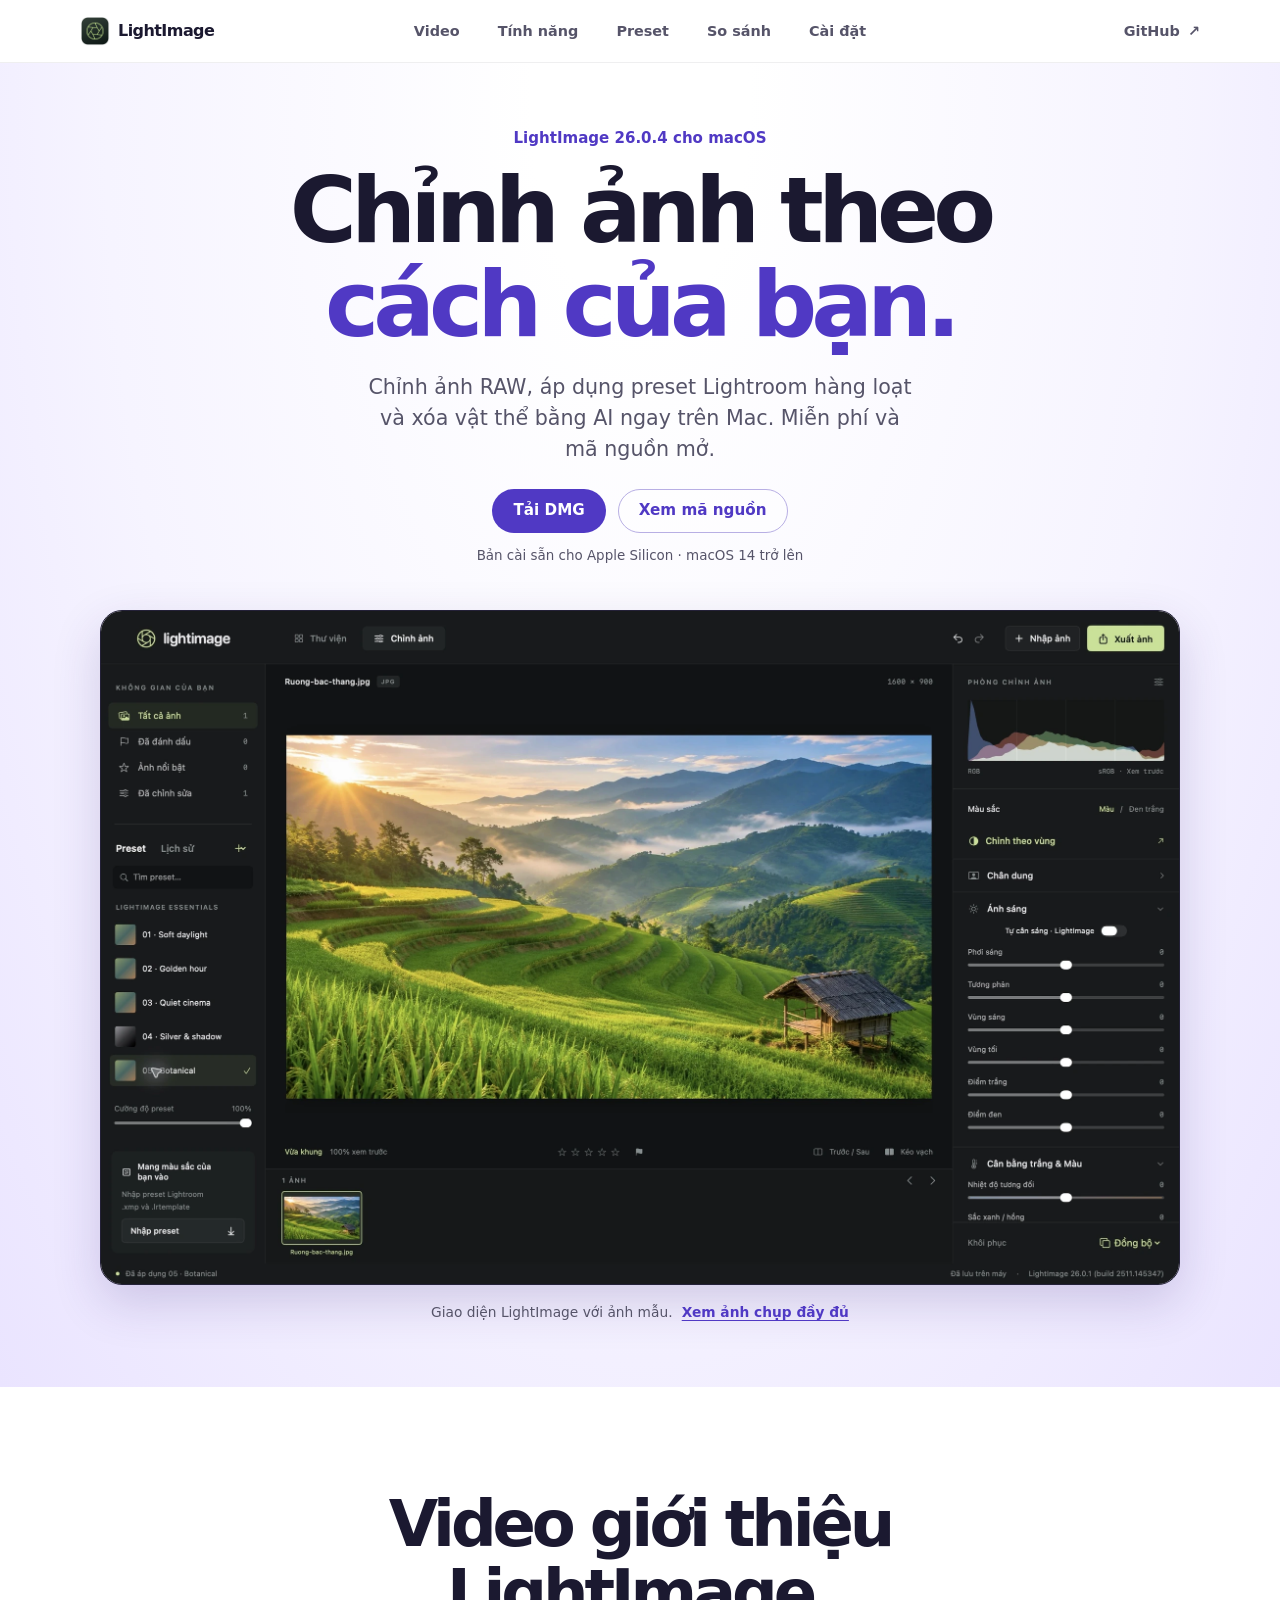
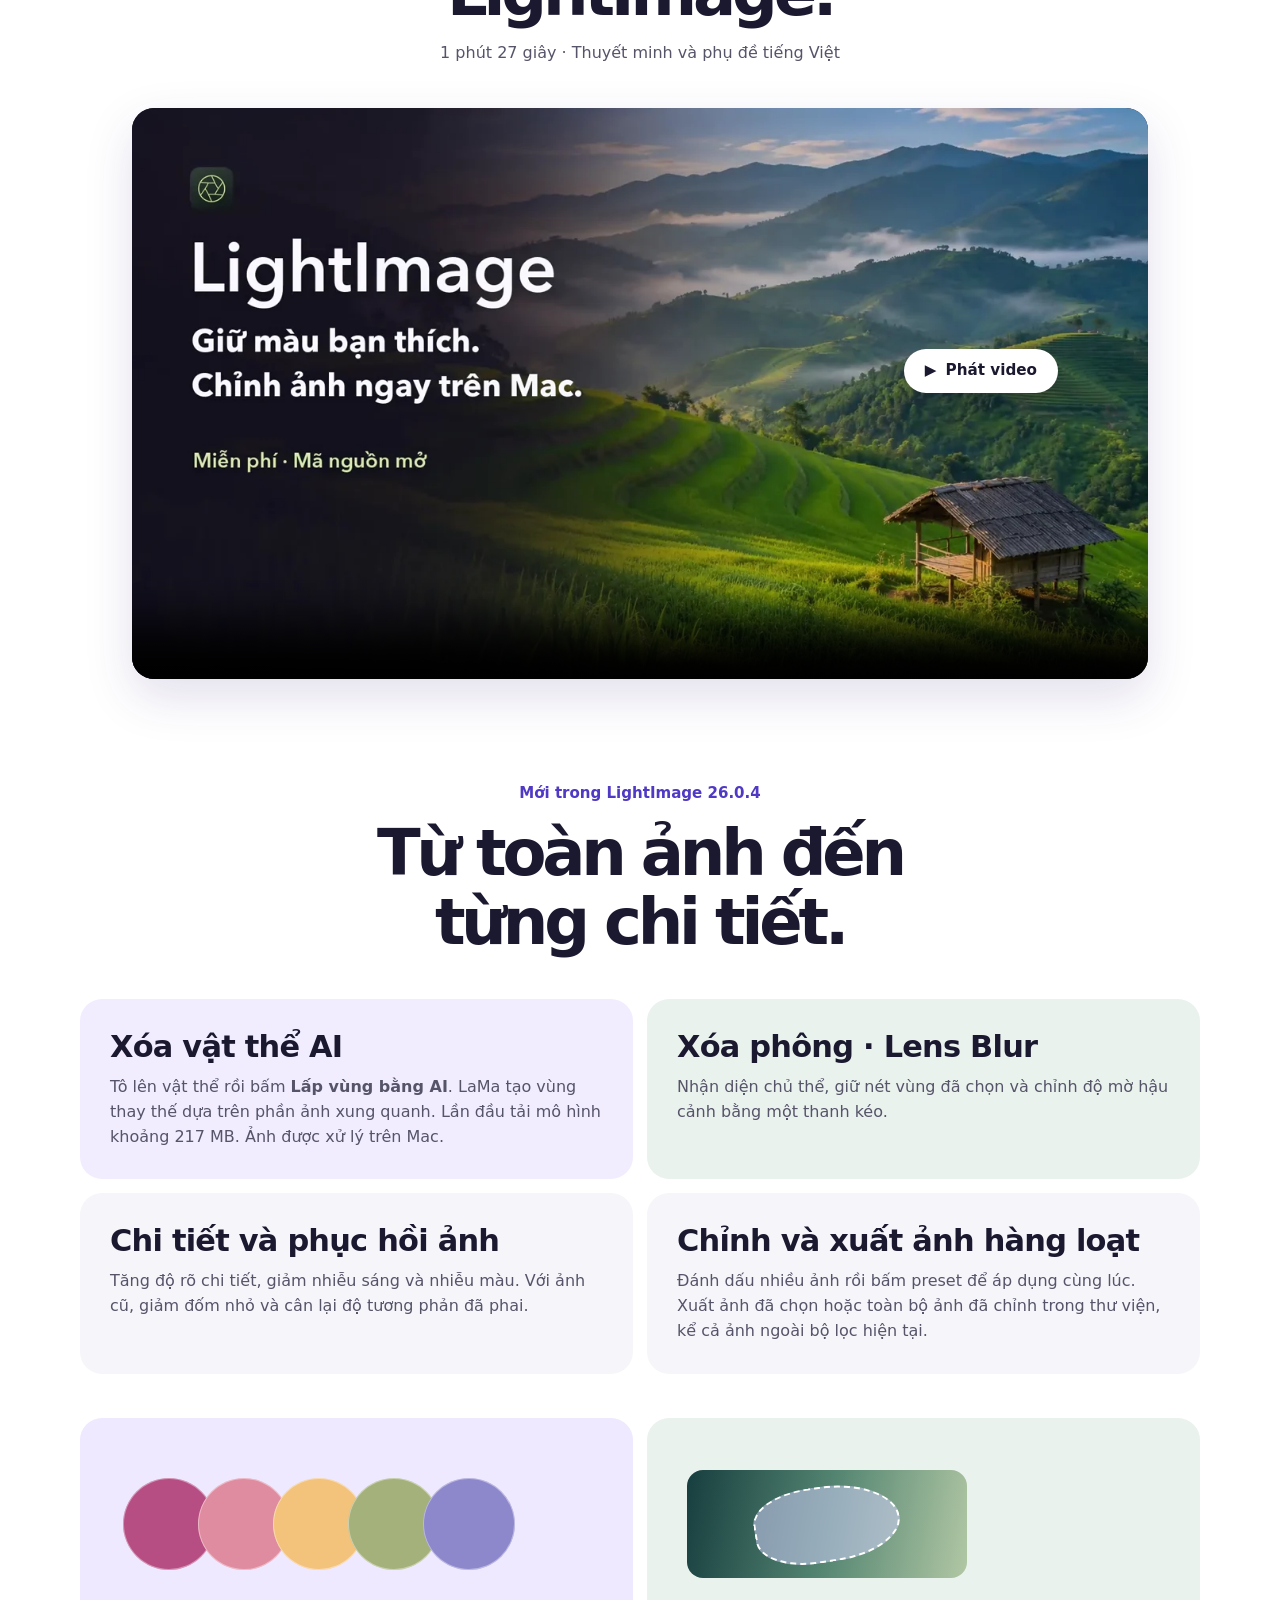
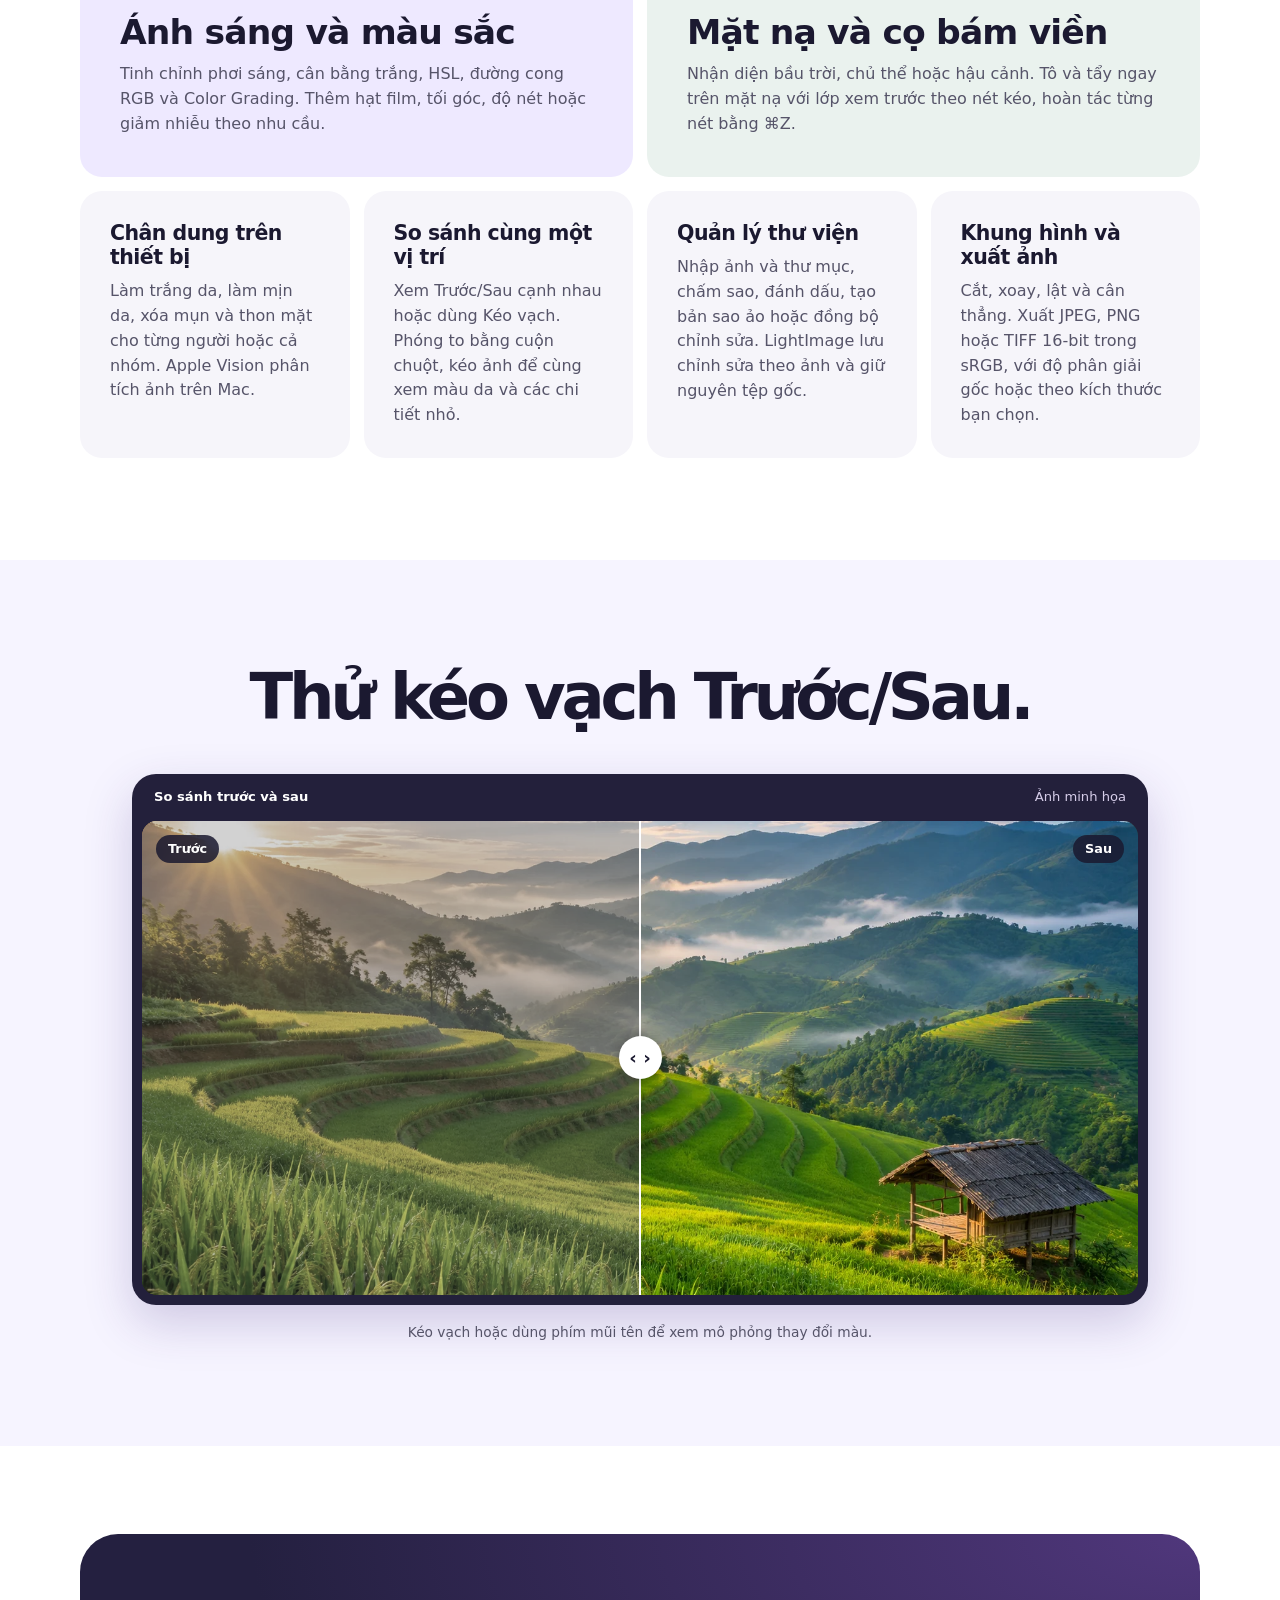
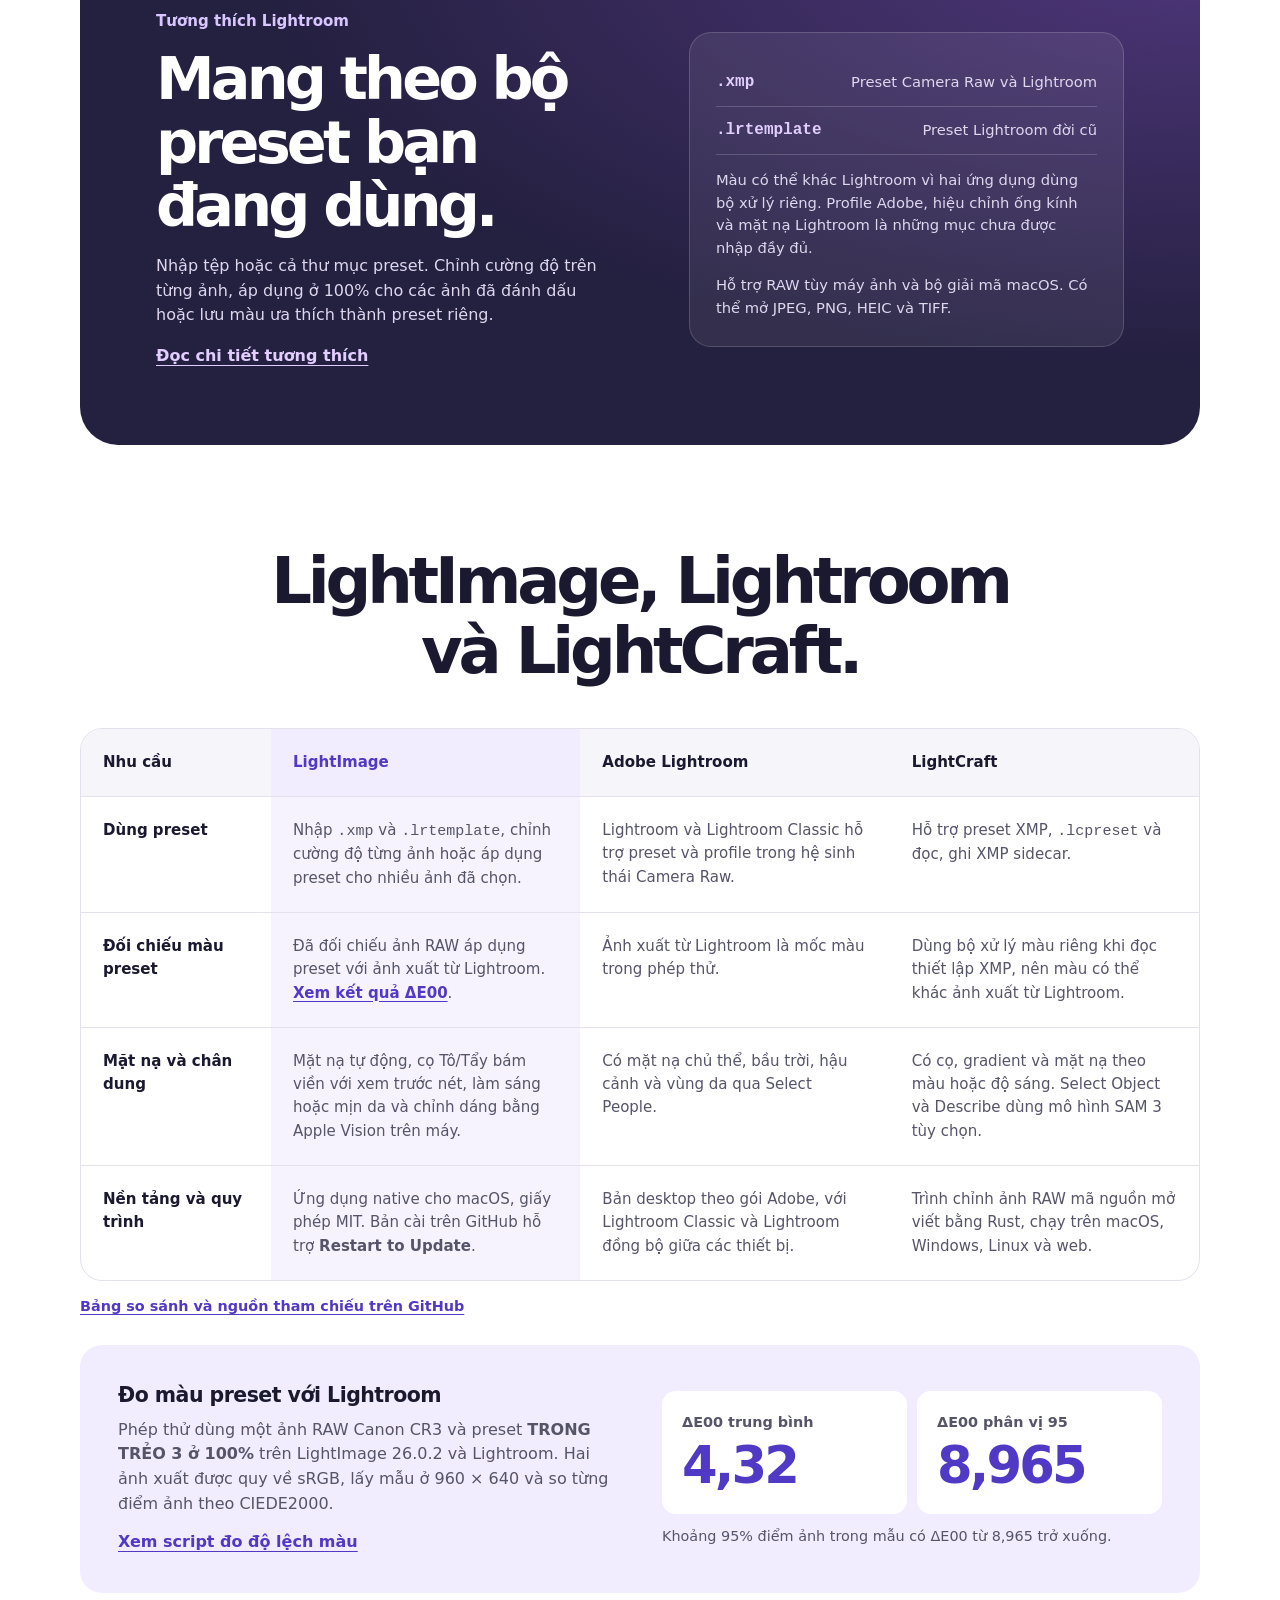
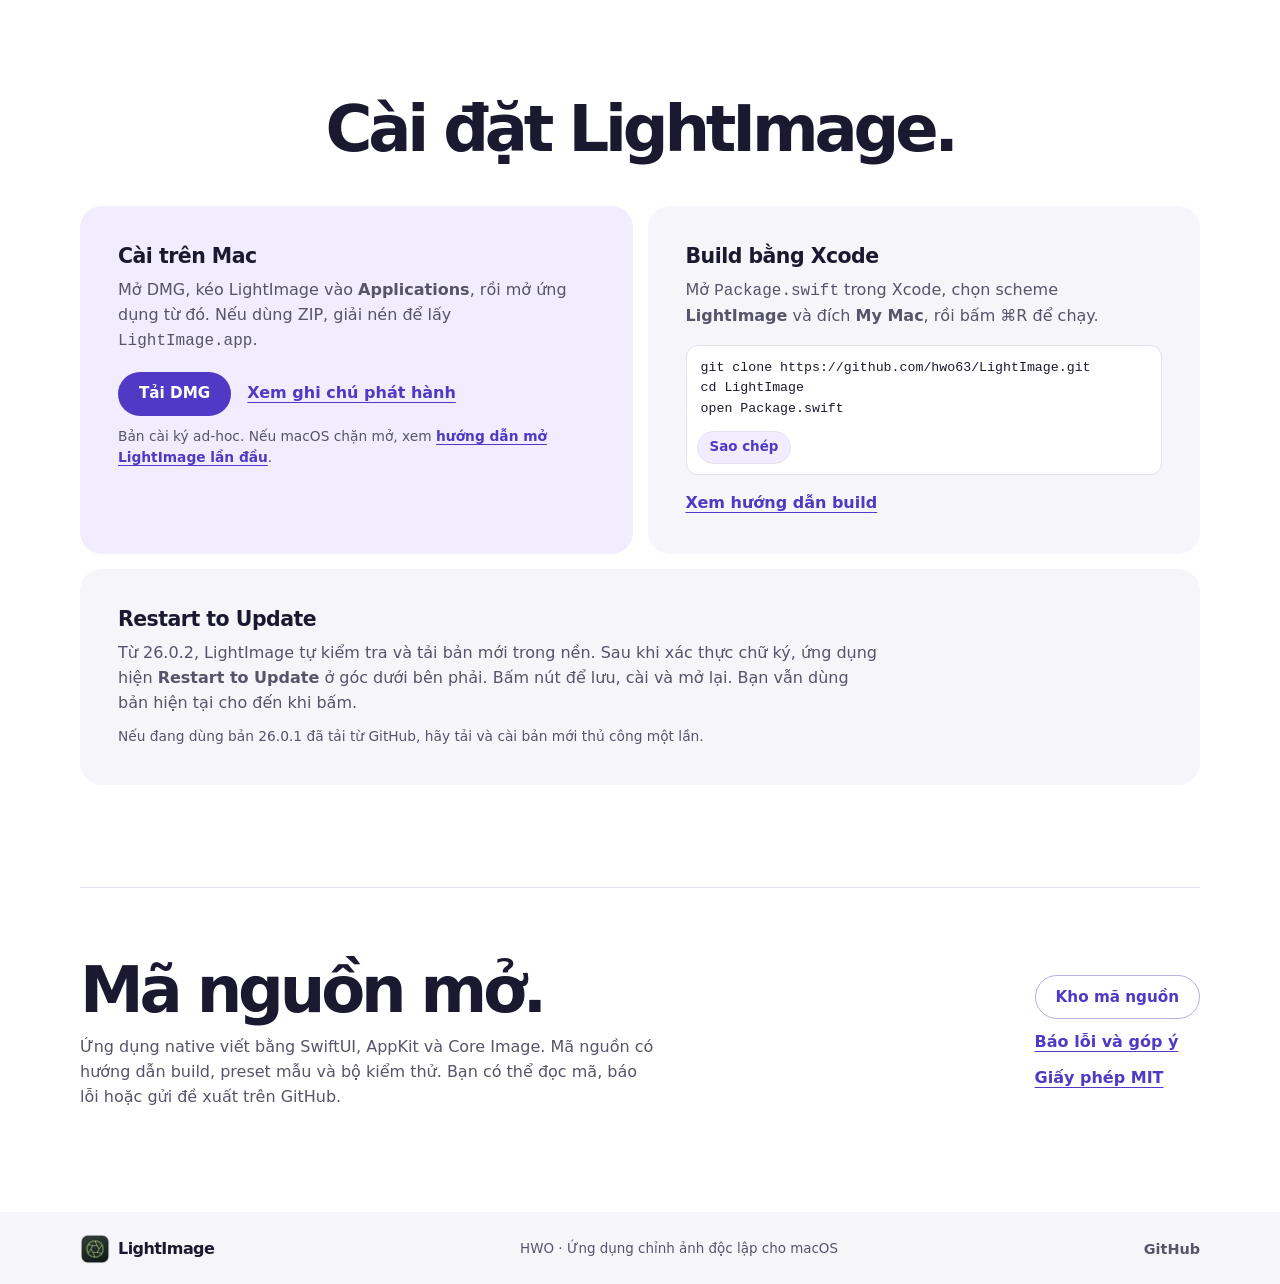
==== website/index.html @ 41d1c760 "Add LightImage website for Cloudflare Pages" ====
<!doctype html>
<html lang="vi">
<head>
  <meta charset="utf-8">
  <meta name="viewport" content="width=device-width, initial-scale=1">
  <meta name="theme-color" content="#f6f4ff">
  <title>LightImage — Chỉnh ảnh trên macOS</title>
  <meta name="description" content="LightImage 26.0.4 là ứng dụng chỉnh ảnh mã nguồn mở cho macOS. Nhập preset Lightroom, xóa vật thể bằng AI, làm mờ hậu cảnh, phục hồi ảnh và xuất ảnh hàng loạt.">
  <link rel="canonical" href="https://lightimage.hwo.workers.dev/">
  <meta property="og:type" content="website">
  <meta property="og:title" content="LightImage — Chỉnh ảnh trên macOS">
  <meta property="og:description" content="Ứng dụng chỉnh ảnh miễn phí và mã nguồn mở cho Mac. Hỗ trợ preset Lightroom, xóa vật thể AI, Lens Blur và chỉnh ảnh hàng loạt.">
  <meta property="og:url" content="https://lightimage.hwo.workers.dev/">
  <meta property="og:image" content="https://lightimage.hwo.workers.dev/assets/social.png">
  <meta name="twitter:card" content="summary_large_image">
  <link rel="icon" href="assets/icon.png" type="image/png">
  <link rel="stylesheet" href="style.css?v=26.0.4">
  <script src="script.js?v=26.0.4" defer></script>
</head>
<body>
  <a class="skip" href="#main">Bỏ qua điều hướng</a>
  <header class="site-header">
    <div class="wrap nav">
      <a class="brand" href="#" aria-label="LightImage, trang đầu">
        <img src="assets/icon.png" width="36" height="36" alt="">
        <span>LightImage</span>
      </a>
      <nav aria-label="Điều hướng chính">
        <a href="#video">Video</a>
        <a href="#tinh-nang">Tính năng</a>
        <a href="#preset">Preset</a>
        <a href="#so-sanh">So sánh</a>
        <a href="#cai-dat">Cài đặt</a>
      </nav>
      <a class="nav-source" href="https://github.com/hwo63/LightImage">GitHub <span aria-hidden="true">↗</span></a>
    </div>
  </header>

  <main id="main">
    <section class="hero" aria-labelledby="hero-title">
      <div class="wrap">
        <div class="hero-copy">
          <p class="eyebrow">LightImage <span data-release-version>26.0.4</span> cho macOS</p>
          <h1 id="hero-title">Chỉnh ảnh theo<br> <span>cách của bạn.</span></h1>
          <p class="hero-intro">Chỉnh ảnh RAW, áp dụng preset Lightroom hàng loạt và xóa vật thể bằng AI ngay trên Mac. Miễn phí và mã nguồn mở.</p>
          <div class="actions">
            <a class="button primary" href="https://github.com/hwo63/LightImage/releases/download/v26.0.4/LightImage-26.0.4-2611.141849-macOS-arm64.dmg" data-latest-dmg>Tải DMG</a>
            <a class="button secondary" href="https://github.com/hwo63/LightImage">Xem mã nguồn</a>
          </div>
          <p class="compat">Bản cài sẵn cho Apple Silicon · macOS 14 trở lên</p>
        </div>

        <figure class="product-preview" data-reveal>
          <img src="assets/lightimage-editor.webp" width="2200" height="1373" alt="Giao diện chỉnh ảnh LightImage trên macOS. Ảnh ruộng bậc thang ở giữa, preset Botanical ở bên trái, biểu đồ RGB và các thanh chỉnh ánh sáng ở bên phải." fetchpriority="high">
          <figcaption>Giao diện LightImage với ảnh mẫu. <a class="text-link" href="assets/lightimage-editor.webp">Xem ảnh chụp đầy đủ</a></figcaption>
        </figure>
      </div>
    </section>

    <section class="section wrap intro-video" id="video" aria-labelledby="video-title">
      <div class="section-heading" data-reveal>
        <h2 id="video-title">Video giới thiệu LightImage.</h2>
        <p id="video-description">1 phút 27 giây · Thuyết minh và phụ đề tiếng Việt</p>
      </div>
      <div class="intro-media" data-reveal>
        <video id="intro-player" class="intro-player" width="1920" height="1080" controls preload="none" playsinline
          poster="assets/lightimage-intro-v2.webp" aria-labelledby="video-title" aria-describedby="video-description">
          <source src="assets/lightimage-intro-v2.mp4" type="video/mp4">
          <a class="text-link" href="assets/lightimage-intro-v2.mp4">Mở video MP4</a>
        </video>
        <button class="button intro-play" type="button" aria-controls="intro-player" hidden>
          <span aria-hidden="true">▶</span> Phát video
        </button>
      </div>
    </section>

    <section class="section wrap" id="tinh-nang" aria-labelledby="features-title">
      <div class="section-heading" data-reveal>
        <p class="eyebrow">Mới trong LightImage 26.0.4</p>
        <h2 id="features-title">Từ toàn ảnh đến từng chi tiết.</h2>
      </div>
      <div class="feature-grid release-features">
        <article class="feature release-feature feature-remove" data-reveal>
          <h3>Xóa vật thể AI</h3>
          <p>Tô lên vật thể rồi bấm <strong>Lấp vùng bằng AI</strong>. LaMa tạo vùng thay thế dựa trên phần ảnh xung quanh. Lần đầu tải mô hình khoảng 217 MB. Ảnh được xử lý trên Mac.</p>
        </article>
        <article class="feature release-feature feature-lens" data-reveal>
          <h3>Xóa phông · Lens Blur</h3>
          <p>Nhận diện chủ thể, giữ nét vùng đã chọn và chỉnh độ mờ hậu cảnh bằng một thanh kéo.</p>
        </article>
        <article class="feature release-feature" data-reveal>
          <h3>Chi tiết và phục hồi ảnh</h3>
          <p>Tăng độ rõ chi tiết, giảm nhiễu sáng và nhiễu màu. Với ảnh cũ, giảm đốm nhỏ và cân lại độ tương phản đã phai.</p>
        </article>
        <article class="feature release-feature" data-reveal>
          <h3>Chỉnh và xuất ảnh hàng loạt</h3>
          <p>Đánh dấu nhiều ảnh rồi bấm preset để áp dụng cùng lúc. Xuất ảnh đã chọn hoặc toàn bộ ảnh đã chỉnh trong thư viện, kể cả ảnh ngoài bộ lọc hiện tại.</p>
        </article>
      </div>
      <div class="feature-grid">
        <article class="feature feature-color" data-reveal>
          <div class="color-samples" aria-hidden="true"><i></i><i></i><i></i><i></i><i></i></div>
          <h3>Ánh sáng và màu sắc</h3>
          <p>Tinh chỉnh phơi sáng, cân bằng trắng, HSL, đường cong RGB và Color Grading. Thêm hạt film, tối góc, độ nét hoặc giảm nhiễu theo nhu cầu.</p>
        </article>
        <article class="feature feature-masks" data-reveal>
          <div class="mask-sample" aria-hidden="true"><i></i></div>
          <h3>Mặt nạ và cọ bám viền</h3>
          <p>Nhận diện bầu trời, chủ thể hoặc hậu cảnh. Tô và tẩy ngay trên mặt nạ với lớp xem trước theo nét kéo, hoàn tác từng nét bằng ⌘Z.</p>
        </article>
        <article class="feature" data-reveal>
          <h3>Chân dung trên thiết bị</h3>
          <p>Làm trắng da, làm mịn da, xóa mụn và thon mặt cho từng người hoặc cả nhóm. Apple Vision phân tích ảnh trên Mac.</p>
        </article>
        <article class="feature" data-reveal>
          <h3>So sánh cùng một vị trí</h3>
          <p>Xem Trước/Sau cạnh nhau hoặc dùng Kéo vạch. Phóng to bằng cuộn chuột, kéo ảnh để cùng xem màu da và các chi tiết nhỏ.</p>
        </article>
        <article class="feature" data-reveal>
          <h3>Quản lý thư viện</h3>
          <p>Nhập ảnh và thư mục, chấm sao, đánh dấu, tạo bản sao ảo hoặc đồng bộ chỉnh sửa. LightImage lưu chỉnh sửa theo ảnh và giữ nguyên tệp gốc.</p>
        </article>
        <article class="feature" data-reveal>
          <h3>Khung hình và xuất ảnh</h3>
          <p>Cắt, xoay, lật và cân thẳng. Xuất JPEG, PNG hoặc TIFF 16-bit trong sRGB, với độ phân giải gốc hoặc theo kích thước bạn chọn.</p>
        </article>
      </div>
    </section>

    <section class="comparison-section" aria-labelledby="comparison-title">
      <div class="wrap section">
        <div class="section-heading" data-reveal>
          <h2 id="comparison-title">Thử kéo vạch Trước/Sau.</h2>
        </div>
        <figure class="comparison" data-reveal>
          <div class="comparison-frame">
            <div class="comparison-bar">
              <span>So sánh trước và sau</span>
              <span>Ảnh minh họa</span>
            </div>
            <div class="comparison-stage" id="comparison-stage">
              <img class="photo" src="assets/rice-terraces.webp" width="1600" height="900" alt="Ruộng bậc thang xanh dưới nắng sớm, với núi và sương phía xa." loading="lazy">
              <img class="photo before-photo" src="assets/rice-terraces.webp" width="1600" height="900" alt="" aria-hidden="true" loading="lazy">
              <span class="comparison-tag tag-before">Trước</span>
              <span class="comparison-tag tag-after">Sau</span>
              <span class="comparison-divider" aria-hidden="true"><span>‹ ›</span></span>
              <label class="visually-hidden" for="comparison-range">Vị trí vạch so sánh</label>
              <input id="comparison-range" class="comparison-range" type="range" min="2" max="98" value="50" aria-valuetext="50% ảnh trước" aria-describedby="comparison-help">
            </div>
          </div>
          <figcaption id="comparison-help">Kéo vạch hoặc dùng phím mũi tên để xem mô phỏng thay đổi màu.</figcaption>
        </figure>
      </div>
    </section>

    <section class="wrap preset-section" id="preset" aria-labelledby="preset-title" data-reveal>
      <div class="preset-grid">
        <div class="preset-copy">
          <p class="eyebrow">Tương thích Lightroom</p>
          <h2 id="preset-title">Mang theo bộ preset bạn đang dùng.</h2>
          <p>Nhập tệp hoặc cả thư mục preset. Chỉnh cường độ trên từng ảnh, áp dụng ở 100% cho các ảnh đã đánh dấu hoặc lưu màu ưa thích thành preset riêng.</p>
          <a class="text-link" href="https://github.com/hwo63/LightImage#tương-thích-lightroom-và-raw">Đọc chi tiết tương thích</a>
        </div>
        <div class="formats">
          <div class="format"><code>.xmp</code><span>Preset Camera Raw và Lightroom</span></div>
          <div class="format"><code>.lrtemplate</code><span>Preset Lightroom đời cũ</span></div>
          <p class="format-note">Màu có thể khác Lightroom vì hai ứng dụng dùng bộ xử lý riêng. Profile Adobe, hiệu chỉnh ống kính và mặt nạ Lightroom là những mục chưa được nhập đầy đủ.</p>
          <p class="format-note">Hỗ trợ RAW tùy máy ảnh và bộ giải mã macOS. Có thể mở JPEG, PNG, HEIC và TIFF.</p>
        </div>
      </div>
    </section>

    <section class="section wrap editor-comparison" id="so-sanh" aria-labelledby="editors-title">
      <div class="section-heading" data-reveal>
        <h2 id="editors-title">LightImage, Lightroom và LightCraft.</h2>
      </div>

      <table class="editor-table" role="table" aria-label="So sánh tính năng của ba trình chỉnh ảnh" data-reveal>
        <thead role="rowgroup">
          <tr role="row">
            <th role="columnheader" scope="col">Nhu cầu</th>
            <th role="columnheader" scope="col" class="lightimage-column">LightImage</th>
            <th role="columnheader" scope="col">Adobe Lightroom</th>
            <th role="columnheader" scope="col">LightCraft</th>
          </tr>
        </thead>
        <tbody role="rowgroup">
          <tr role="row">
            <th role="rowheader" scope="row">Dùng preset</th>
            <td role="cell" class="lightimage-column"><span class="editor-name" aria-hidden="true">LightImage</span>Nhập <code>.xmp</code> và <code>.lrtemplate</code>, chỉnh cường độ từng ảnh hoặc áp dụng preset cho nhiều ảnh đã chọn.</td>
            <td role="cell"><span class="editor-name" aria-hidden="true">Adobe Lightroom</span>Lightroom và Lightroom Classic hỗ trợ preset và profile trong hệ sinh thái Camera Raw.</td>
            <td role="cell"><span class="editor-name" aria-hidden="true">LightCraft</span>Hỗ trợ preset XMP, <code>.lcpreset</code> và đọc, ghi XMP sidecar.</td>
          </tr>
          <tr role="row">
            <th role="rowheader" scope="row">Đối chiếu màu preset</th>
            <td role="cell" class="lightimage-column"><span class="editor-name" aria-hidden="true">LightImage</span>Đã đối chiếu ảnh RAW áp dụng preset với ảnh xuất từ Lightroom. <a class="text-link" href="#do-mau">Xem kết quả ΔE00</a>.</td>
            <td role="cell"><span class="editor-name" aria-hidden="true">Adobe Lightroom</span>Ảnh xuất từ Lightroom là mốc màu trong phép thử.</td>
            <td role="cell"><span class="editor-name" aria-hidden="true">LightCraft</span>Dùng bộ xử lý màu riêng khi đọc thiết lập XMP, nên màu có thể khác ảnh xuất từ Lightroom.</td>
          </tr>
          <tr role="row">
            <th role="rowheader" scope="row">Mặt nạ và chân dung</th>
            <td role="cell" class="lightimage-column"><span class="editor-name" aria-hidden="true">LightImage</span>Mặt nạ tự động, cọ Tô/Tẩy bám viền với xem trước nét, làm sáng hoặc mịn da và chỉnh dáng bằng Apple Vision trên máy.</td>
            <td role="cell"><span class="editor-name" aria-hidden="true">Adobe Lightroom</span>Có mặt nạ chủ thể, bầu trời, hậu cảnh và vùng da qua Select People.</td>
            <td role="cell"><span class="editor-name" aria-hidden="true">LightCraft</span>Có cọ, gradient và mặt nạ theo màu hoặc độ sáng. Select Object và Describe dùng mô hình SAM 3 tùy chọn.</td>
          </tr>
          <tr role="row">
            <th role="rowheader" scope="row">Nền tảng và quy trình</th>
            <td role="cell" class="lightimage-column"><span class="editor-name" aria-hidden="true">LightImage</span>Ứng dụng native cho macOS, giấy phép MIT. Bản cài trên GitHub hỗ trợ <strong>Restart to Update</strong>.</td>
            <td role="cell"><span class="editor-name" aria-hidden="true">Adobe Lightroom</span>Bản desktop theo gói Adobe, với Lightroom Classic và Lightroom đồng bộ giữa các thiết bị.</td>
            <td role="cell"><span class="editor-name" aria-hidden="true">LightCraft</span>Trình chỉnh ảnh RAW mã nguồn mở viết bằng Rust, chạy trên macOS, Windows, Linux và web.</td>
          </tr>
        </tbody>
      </table>
      <p class="editor-sources"><a class="text-link" href="https://github.com/hwo63/LightImage/blob/main/README.md#so-sánh-với-lightroom-và-lightcraft">Bảng so sánh và nguồn tham chiếu trên GitHub</a></p>

      <article class="color-measurement" id="do-mau" aria-labelledby="measurement-title" data-reveal>
        <div class="measurement-copy">
          <h3 id="measurement-title">Đo màu preset với Lightroom</h3>
          <p>Phép thử dùng một ảnh RAW Canon CR3 và preset <strong>TRONG TRẺO 3 ở 100%</strong> trên LightImage 26.0.2 và Lightroom. Hai ảnh xuất được quy về sRGB, lấy mẫu ở 960 × 640 và so từng điểm ảnh theo CIEDE2000.</p>
          <a class="text-link" href="https://github.com/hwo63/LightImage/blob/main/scripts/compare-colors.py">Xem script đo độ lệch màu</a>
        </div>
        <div>
          <dl class="measurement-values">
            <div><dt>ΔE00 trung bình</dt><dd>4,32</dd></div>
            <div><dt>ΔE00 phân vị 95</dt><dd>8,965</dd></div>
          </dl>
          <p class="measurement-note">Khoảng 95% điểm ảnh trong mẫu có ΔE00 từ 8,965 trở xuống.</p>
        </div>
      </article>
    </section>

    <section class="section wrap" id="cai-dat" aria-labelledby="install-title">
      <div class="section-heading" data-reveal>
        <h2 id="install-title">Cài đặt LightImage.</h2>
      </div>
      <div class="install-grid">
        <article class="install-card download-card" data-reveal>
          <h3>Cài trên Mac</h3>
          <p>Mở DMG, kéo LightImage vào <strong>Applications</strong>, rồi mở ứng dụng từ đó. Nếu dùng ZIP, giải nén để lấy <code>LightImage.app</code>.</p>
          <div class="install-actions">
            <a class="button primary" href="https://github.com/hwo63/LightImage/releases/download/v26.0.4/LightImage-26.0.4-2611.141849-macOS-arm64.dmg" data-latest-dmg>Tải DMG</a>
            <a class="text-link" href="https://github.com/hwo63/LightImage/releases/latest">Xem ghi chú phát hành</a>
          </div>
          <p class="small">Bản cài ký ad-hoc. Nếu macOS chặn mở, xem <a class="text-link" href="https://github.com/hwo63/LightImage/blob/main/README.md#mở-lần-đầu-nếu-macos-chặn-lightimage">hướng dẫn mở LightImage lần đầu</a>.</p>
        </article>
        <article class="install-card" data-reveal>
          <h3>Build bằng Xcode</h3>
          <p>Mở <code>Package.swift</code> trong Xcode, chọn scheme <strong>LightImage</strong> và đích <strong>My Mac</strong>, rồi bấm ⌘R để chạy.</p>
          <div class="command">
            <pre><code>git clone https://github.com/hwo63/LightImage.git
cd LightImage
open Package.swift</code></pre>
            <button type="button" class="copy-button" hidden>Sao chép</button>
          </div>
          <a class="text-link" href="https://github.com/hwo63/LightImage#build-từ-mã-nguồn-bằng-xcode">Xem hướng dẫn build</a>
        </article>
      </div>
      <article class="install-card update-card" aria-labelledby="update-title" data-reveal>
        <h3 id="update-title">Restart to Update</h3>
        <p>Từ 26.0.2, LightImage tự kiểm tra và tải bản mới trong nền. Sau khi xác thực chữ ký, ứng dụng hiện <strong>Restart to Update</strong> ở góc dưới bên phải. Bấm nút để lưu, cài và mở lại. Bạn vẫn dùng bản hiện tại cho đến khi bấm.</p>
        <p class="small">Nếu đang dùng bản 26.0.1 đã tải từ GitHub, hãy tải và cài bản mới thủ công một lần.</p>
      </article>
    </section>

    <section class="section open-section wrap" id="ma-nguon" aria-labelledby="source-title" data-reveal>
      <div>
        <h2 id="source-title">Mã nguồn mở.</h2>
        <p>Ứng dụng native viết bằng SwiftUI, AppKit và Core Image. Mã nguồn có hướng dẫn build, preset mẫu và bộ kiểm thử. Bạn có thể đọc mã, báo lỗi hoặc gửi đề xuất trên GitHub.</p>
      </div>
      <div class="source-links">
        <a class="button secondary" href="https://github.com/hwo63/LightImage">Kho mã nguồn</a>
        <a class="text-link" href="https://github.com/hwo63/LightImage/issues">Báo lỗi và góp ý</a>
        <a class="text-link" href="https://github.com/hwo63/LightImage/blob/main/LICENSE">Giấy phép MIT</a>
      </div>
    </section>
  </main>

  <footer class="site-footer">
    <div class="wrap footer-inner">
      <a class="brand" href="#" aria-label="Về đầu trang LightImage">
        <img src="assets/icon.png" width="34" height="34" alt="">
        <span>LightImage</span>
      </a>
      <p>HWO · Ứng dụng chỉnh ảnh độc lập cho macOS</p>
      <a href="https://github.com/hwo63/LightImage">GitHub</a>
    </div>
  </footer>
</body>
</html>
---- website/style.css ----
:root {
  color-scheme: light;
  --paper: #fff;
  --ink: #1b1930;
  --muted: #565469;
  --accent: #5039c4;
  --accent-hover: #3e27ac;
  --lavender: #f1edff;
  --line: #e4e1ed;
  --measure: 1120px;
  font-family: system-ui, -apple-system, BlinkMacSystemFont, "Segoe UI", sans-serif;
}

*, *::before, *::after { box-sizing: border-box; }
html { scroll-behavior: smooth; }
body { margin: 0; background: var(--paper); color: var(--ink); line-height: 1.55; }
a { color: inherit; text-decoration: none; }
img { display: block; max-width: 100%; }
p, h1, h2, h3, figure { margin: 0; }
button, input { font: inherit; }
a:focus-visible, button:focus-visible { outline: 2px solid var(--accent); outline-offset: 4px; }
section[id], main { scroll-margin-top: 94px; }
.wrap { width: min(calc(100% - 64px), var(--measure)); margin-inline: auto; }

.skip {
  position: absolute;
  z-index: 20;
  top: 12px;
  left: 16px;
  padding: 8px 16px;
  transform: translateY(-200%);
  background: var(--accent);
  color: white;
}
.skip:focus { transform: translateY(0); }

.site-header {
  position: sticky;
  top: 0;
  z-index: 10;
  background: #ffffffed;
  backdrop-filter: blur(20px);
  border-bottom: 1px solid #24203512;
}
.nav { display: grid; grid-template-columns: 1fr auto 1fr; min-height: 62px; align-items: center; gap: 20px; }
.brand { display: inline-flex; align-items: center; gap: 8px; justify-self: start; font-weight: 730; letter-spacing: -.035em; }
.brand img { flex: none; width: 30px; height: 30px; }
nav { display: flex; align-items: center; gap: clamp(14px, 3.1vw, 38px); }
nav a, .nav-source, .site-footer a:not(.brand) { color: var(--muted); font-size: .9rem; font-weight: 550; white-space: nowrap; }
nav a:hover, .nav-source:hover, .site-footer a:hover { color: var(--accent); }
.nav-source { justify-self: end; }
.nav-source span { padding-left: 3px; }

.hero {
  padding-block: clamp(48px, 5vw, 84px) clamp(30px, 5vw, 64px);
  background: radial-gradient(ellipse at 50% 3%, #fff 12%, #f6f4ff 59%, #eae4ff 100%);
}
.hero-copy { text-align: center; margin: 0 auto clamp(33px, 3.4vw, 54px); }
.eyebrow { color: var(--accent); font-size: .94rem; font-weight: 700; margin-bottom: 14px; }
h1 { font-size: clamp(3.4rem, 7.15vw, 7rem); font-weight: 760; line-height: 1.02; letter-spacing: -.065em; }
h1 span { color: var(--accent); }
.hero-intro {
  max-width: 550px;
  margin: 21px auto 0;
  color: var(--muted);
  font-size: clamp(1.03rem, 2vw, 1.29rem);
  line-height: 1.5;
  text-wrap: pretty;
}
.actions { display: flex; justify-content: center; flex-wrap: wrap; gap: 12px; margin-top: 24px; }
.button {
  display: inline-flex;
  align-items: center;
  justify-content: center;
  min-height: 44px;
  padding: 9px 20px;
  border-radius: 999px;
  border: 1px solid transparent;
  font-size: .95rem;
  font-weight: 650;
  transition: background .18s, border-color .18s, color .18s;
}
.primary { background: var(--accent); color: white; }
.primary:hover { background: var(--accent-hover); }
.secondary { background: #ffffff96; border-color: #b8afe4; color: var(--accent); }
.secondary:hover { background: var(--lavender); border-color: var(--accent); }
.compat { margin-top: 13px; color: var(--muted); font-size: .84rem; }

.product-preview { max-width: 1080px; margin-inline: auto; }
.product-preview img {
  width: 100%;
  height: auto;
  border: 1px solid #242138;
  border-radius: clamp(10px, 2vw, 22px);
  background: #181a1b;
  box-shadow: 0 18px 48px #3d267a30;
}
.product-preview figcaption a { margin-inline-start: .35em; }
.comparison-section {
  margin-bottom: clamp(40px, 7vw, 88px);
  background: #f6f4ff;
}
.comparison { max-width: 1016px; margin-inline: auto; }
.comparison-frame {
  padding: 10px;
  padding-top: 0;
  background: #23203b;
  color: white;
  border-radius: 24px;
  box-shadow: 0 18px 48px #3d267a36;
}
.comparison-bar {
  display: flex;
  justify-content: space-between;
  align-items: center;
  min-height: 47px;
  gap: 12px;
  padding-inline: 12px;
  font-size: .82rem;
  font-weight: 650;
}
.comparison-bar span + span { color: #d6cde9; font-weight: 500; }
.comparison-stage {
  position: relative;
  isolation: isolate;
  aspect-ratio: 2.1;
  border-radius: 15px;
  overflow: hidden;
  background: #303c29;
  --split: 50%;
}
.photo { position: absolute; inset: 0; width: 100%; height: 100%; object-fit: cover; object-position: center 51%; }
.before-photo { clip-path: inset(0 calc(100% - var(--split)) 0 0); filter: saturate(.53) contrast(.86) brightness(.89); }
.comparison-tag {
  position: absolute;
  z-index: 1;
  top: 14px;
  padding: 4px 12px;
  border-radius: 999px;
  background: #1b1930d9;
  color: white;
  font-size: .8rem;
  font-weight: 650;
  pointer-events: none;
}
.tag-before { left: 14px; }
.tag-after { right: 14px; }
.comparison-divider {
  position: absolute;
  z-index: 2;
  inset-block: 0;
  left: var(--split);
  width: 2px;
  transform: translateX(-50%);
  background: #fff;
  display: grid;
  place-items: center;
  pointer-events: none;
}
.comparison-divider span {
  display: grid;
  place-items: center;
  position: absolute;
  width: 43px;
  height: 43px;
  border-radius: 50%;
  background: white;
  color: var(--ink);
  box-shadow: 0 1px 16px #0005;
  white-space: nowrap;
  font-size: 1.15rem;
  font-weight: 750;
}
.comparison-range {
  position: absolute;
  z-index: 3;
  inset: 0;
  width: 100%;
  height: 100%;
  margin: 0;
  appearance: none;
  opacity: 0;
  cursor: ew-resize;
  touch-action: pan-y;
}
.comparison-range::-webkit-slider-thumb { appearance: none; width: 1px; height: 100%; background: transparent; }
.comparison-range::-moz-range-thumb { width: 1px; height: 100%; border: 0; background: transparent; }
.comparison-stage:focus-within { outline: 3px solid #d9c7ff; outline-offset: -3px; }
figcaption { text-align: center; margin-top: 17px; color: var(--muted); font-size: .86rem; }

.section { padding-block: clamp(58px, 8vw, 110px); }
.section-heading { max-width: 850px; margin: 0 auto clamp(24px, 4vw, 42px); text-align: center; }
.intro-video { padding-bottom: 0; }
.intro-video .section-heading p { margin-top: 13px; color: var(--muted); }
.intro-media { position: relative; width: min(100%, 1016px); margin-inline: auto; }
.intro-player {
  display: block;
  width: 100%;
  height: auto;
  aspect-ratio: 16 / 9;
  background: #1b1930;
  border-radius: clamp(10px, 2vw, 22px);
  box-shadow: 0 18px 48px #3d267a26;
}
.intro-player:focus-visible { outline: 2px solid var(--accent); outline-offset: 4px; }
.intro-play:not([hidden]) {
  position: absolute;
  inset-block-start: 46%;
  inset-inline-end: clamp(22px, 9%, 90px);
  transform: translateY(-50%);
  gap: 9px;
  background: white;
  color: var(--ink);
  box-shadow: 0 5px 24px #17102038;
}
.intro-play:not([hidden]):hover { background: var(--lavender); }
.intro-play[hidden] { display: none; }
h2 { font-size: clamp(2.35rem, 5vw, 4.6rem); font-weight: 745; line-height: 1.08; letter-spacing: -.065em; text-wrap: balance; }
h3 { font-size: 1.28rem; font-weight: 720; line-height: 1.18; letter-spacing: -.025em; }
.feature-grid { display: grid; grid-template-columns: repeat(12, minmax(0, 1fr)); gap: 14px; }
.feature {
  grid-column: span 3;
  background: #f6f5fa;
  border-radius: 22px;
  padding: clamp(18px, 3vw, 30px);
}
.feature p, .install-card > p, .open-section p { color: var(--muted); margin-top: 10px; }
.feature-color, .feature-masks { grid-column: span 6; padding: clamp(23px, 4vw, 40px); }
.release-features { margin-bottom: clamp(24px, 4vw, 44px); }
.release-feature { grid-column: span 6; }
.release-feature h3 { font-size: clamp(1.35rem, 2.6vw, 1.9rem); }
.feature-remove { background: var(--lavender); }
.feature-lens { background: #eaf2ee; }
.feature-color { background: #eee9ff; }
.feature-masks { background: #eaf2ee; }
.feature-color h3, .feature-masks h3 { font-size: clamp(1.4rem, 3vw, 2.16rem); }
.color-samples, .mask-sample { height: clamp(78px, 12vw, 132px); margin-bottom: 22px; }
.color-samples { display: flex; align-items: center; padding-left: 3px; }
.color-samples i {
  width: clamp(36px, 9vw, 92px);
  aspect-ratio: 1;
  border-radius: 50%;
  background: var(--sample);
  box-shadow: inset 0 0 0 1px #fff6;
}
.color-samples i + i { margin-left: clamp(-17px, -1.6vw, -9px); }
.color-samples i:nth-child(1) { --sample: #b64e83; }
.color-samples i:nth-child(2) { --sample: #df8ca0; }
.color-samples i:nth-child(3) { --sample: #f3c27b; }
.color-samples i:nth-child(4) { --sample: #a4b17b; }
.color-samples i:nth-child(5) { --sample: #8d88cb; }
.mask-sample { display: flex; align-items: center; }
.mask-sample i {
  position: relative;
  width: min(100%, 280px);
  height: 82%;
  border-radius: 16px;
  background: linear-gradient(100deg, #173e3f, #558672 51%, #b1c7a4);
}
.mask-sample i::before {
  content: "";
  position: absolute;
  inset: 15% 24%;
  border-radius: 42% 60% 50% 45%;
  border: 2px dashed #fff;
  background: #d5d3ff85;
  transform: rotate(-9deg);
}

.preset-section {
  border-radius: clamp(22px, 4vw, 38px);
  padding: clamp(25px, 6vw, 76px);
  background: radial-gradient(ellipse at top right, #50377c, #242040 60%);
  color: #fff;
  --muted: #ded7ee;
}
.preset-grid { display: grid; grid-template-columns: 1.05fr 1fr; align-items: center; gap: clamp(28px, 6vw, 76px); }
.preset-copy .eyebrow { color: #d9c5ff; }
.preset-copy h2 { font-size: clamp(2.15rem, 4.6vw, 4.4rem); text-wrap: pretty; }
.preset-copy > p:not(.eyebrow) { margin-block: 16px; color: var(--muted); }
.text-link {
  color: var(--accent);
  font-weight: 650;
  text-decoration: underline;
  text-underline-offset: .23em;
}
.text-link:hover { color: var(--accent-hover); }
.preset-section .text-link { color: #e2cdff; }
.preset-section .text-link:hover { color: white; }
.preset-section .text-link:focus-visible { outline-color: #e2cdff; }
.formats { border-radius: 22px; padding: clamp(16px, 3vw, 26px); background: #ffffff12; border: 1px solid #ffffff29; }
.format { display: flex; gap: 4px 14px; flex-wrap: wrap; justify-content: space-between; align-items: center; padding-block: 11px; border-bottom: 1px solid #ffffff2e; }
code { font-family: ui-monospace, SFMono-Regular, Menlo, monospace; }
.format code { color: #e2cdff; font-weight: 650; font-size: 1rem; }
.format span, .format-note { color: var(--muted); font-size: .92rem; }
.format-note { margin-top: 14px; }

.editor-comparison { padding-bottom: 0; }
.editor-table {
  width: 100%;
  table-layout: fixed;
  border: 1px solid var(--line);
  border-radius: 22px;
  border-collapse: separate;
  border-spacing: 0;
  overflow: hidden;
  font-size: .94rem;
}
.editor-table th, .editor-table td {
  padding: clamp(12px, 2vw, 22px);
  border-bottom: 1px solid var(--line);
  text-align: left;
  vertical-align: top;
  overflow-wrap: anywhere;
}
.editor-table thead th { background: #f6f5fa; font-weight: 720; }
.editor-table thead th:first-child { width: 17%; }
.editor-table tbody th { font-weight: 680; }
.editor-table td { color: var(--muted); }
.editor-table .lightimage-column { background: #f6f3ff; }
.editor-table thead .lightimage-column { background: var(--lavender); color: var(--accent); }
.editor-table tbody tr:last-child > * { border-bottom: 0; }
.editor-name { display: none; }
.editor-sources { margin-top: 14px; font-size: .9rem; }

.color-measurement {
  display: grid;
  grid-template-columns: repeat(2, minmax(0, 1fr));
  align-items: center;
  gap: clamp(18px, 4vw, 44px);
  margin-top: 28px;
  padding: clamp(20px, 3.5vw, 38px);
  border-radius: 22px;
  background: var(--lavender);
  scroll-margin-top: 106px;
}
.measurement-copy p { color: var(--muted); margin-block: 10px 13px; }
.measurement-values { display: grid; grid-template-columns: repeat(2, minmax(0, 1fr)); gap: 10px; margin: 0; }
.measurement-values > div { border-radius: 14px; padding: clamp(11px, 2vw, 20px); background: white; }
.measurement-values dt { color: var(--muted); font-size: .9rem; font-weight: 650; }
.measurement-values dd { margin: 4px 0 0; color: var(--accent); font-size: clamp(2rem, 4vw, 3.2rem); font-weight: 745; line-height: 1.1; letter-spacing: -.055em; }
.measurement-note { margin-top: 11px; color: var(--muted); font-size: .9rem; }

.install-grid { display: grid; grid-template-columns: repeat(2, minmax(0, 1fr)); gap: 15px; }
.install-card { background: #f6f5fa; border-radius: 22px; padding: clamp(20px, 3.5vw, 38px); }
.install-actions { display: flex; align-items: center; flex-wrap: wrap; gap: 10px 16px; margin-block: 18px 6px; }
.install-card .small { font-size: .86rem; }
.download-card { background: var(--lavender); }
.update-card { margin-top: 15px; }
.update-card p { max-width: 75ch; }
.command { margin: 16px 0; border: 1px solid var(--line); border-radius: 12px; background: white; }
.command pre { font-size: .83rem; padding: 12px 14px; margin: 0; overflow: auto; }
.copy-button {
  color: var(--accent);
  border: 1px solid var(--line);
  background: var(--lavender);
  border-radius: 999px;
  padding: 5px 12px;
  margin: 0 10px 10px;
  font-size: .84rem;
  font-weight: 600;
  cursor: pointer;
}
.copy-button:hover { border-color: var(--accent); }

.open-section {
  padding-top: clamp(34px, 6vw, 68px);
  border-top: 1px solid var(--line);
  display: grid;
  grid-template-columns: 1fr auto;
  gap: 25px 54px;
  align-items: center;
}
.open-section h2 { text-wrap: initial; }
.open-section p { max-width: 580px; }
.source-links { display: flex; flex-direction: column; align-items: flex-start; gap: 11px; }
.site-footer { background: #f6f5fa; }
.footer-inner { display: flex; align-items: center; justify-content: space-between; flex-wrap: wrap; gap: 12px 24px; padding-block: 22px; }
.site-footer p { font-size: .84rem; color: var(--muted); }
.visually-hidden { position: absolute; width: 1px; height: 1px; padding: 0; margin: -1px; overflow: hidden; clip-path: inset(50%); white-space: nowrap; border: 0; }

@media (prefers-reduced-motion: no-preference) {
  .is-revealed { animation: scroll-reveal .58s cubic-bezier(.22, .61, .36, 1); }

  @keyframes scroll-reveal {
    from { opacity: .5; transform: translateY(14px); }
    to { opacity: 1; transform: translateY(0); }
  }
}

@media (max-width: 880px) {
  .feature { grid-column: span 6; }
  .preset-grid { grid-template-columns: 1fr; }
  .preset-copy { max-width: 650px; }
}

@media (max-width: 720px) {
  .editor-table, .editor-table tbody, .editor-table tr, .editor-table th, .editor-table td { display: block; }
  .editor-table thead { position: absolute; width: 1px; height: 1px; overflow: hidden; clip-path: inset(50%); white-space: nowrap; }
  .editor-table tbody th { background: #f6f5fa; }
  .editor-table tbody tr:last-child > * { border-bottom: 1px solid var(--line); }
  .editor-table tbody tr:last-child > :last-child { border-bottom: 0; }
  .editor-name { display: block; color: var(--ink); font-weight: 650; margin-bottom: 2px; }
  .lightimage-column .editor-name { color: var(--accent); }
  .color-measurement { grid-template-columns: minmax(0, 1fr); }
}

@media (max-width: 600px) {
  .wrap { width: calc(100% - 32px); }
  .nav { grid-template-columns: 1fr auto; gap: 0 10px; min-height: 80px; padding-block: 8px; }
  .nav nav { grid-row: 2; grid-column: 1 / -1; gap: 4px clamp(12px, 4vw, 25px); flex-wrap: wrap; }
  nav a { padding-block: 5px; }
  section[id], main { scroll-margin-top: 106px; }
  h1 { font-size: clamp(2.75rem, 11vw, 4.4rem); }
  .intro-play:not([hidden]) { inset-block-start: 12px; inset-inline-end: 12px; transform: none; padding-inline: 14px; }
  .comparison-frame { padding: 6px; padding-top: 0; border-radius: 16px; }
  .comparison-bar { min-height: 38px; padding-inline: 8px; }
  .comparison-stage { aspect-ratio: 1.35; border-radius: 11px; }
  .comparison-tag { top: 9px; }
  .tag-before { left: 9px; }
  .tag-after { right: 9px; }
  .feature-grid, .install-grid, .open-section { grid-template-columns: minmax(0, 1fr); }
  .feature { grid-column: auto; }
  .footer-inner p { order: 3; width: 100%; }
}

@media (prefers-reduced-motion: reduce) {
  html { scroll-behavior: auto; }
  .button { transition: none; }
}
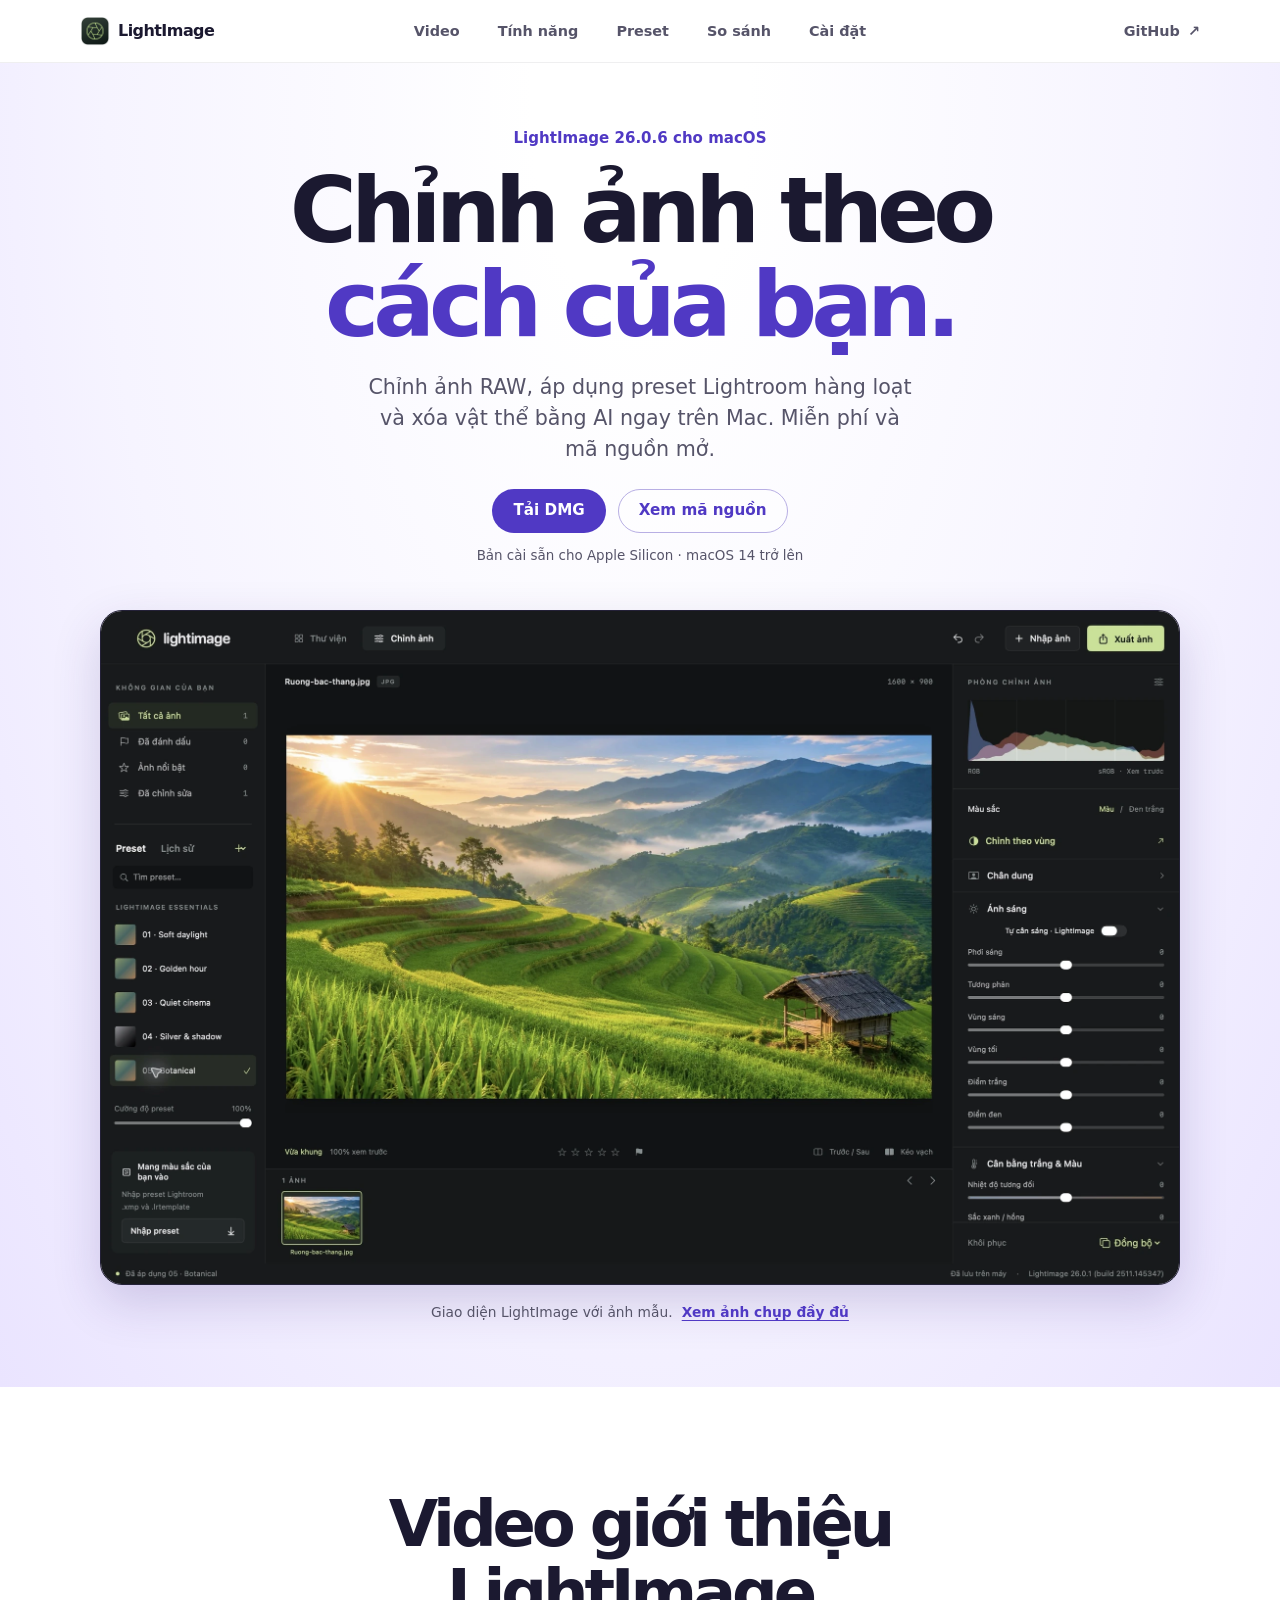
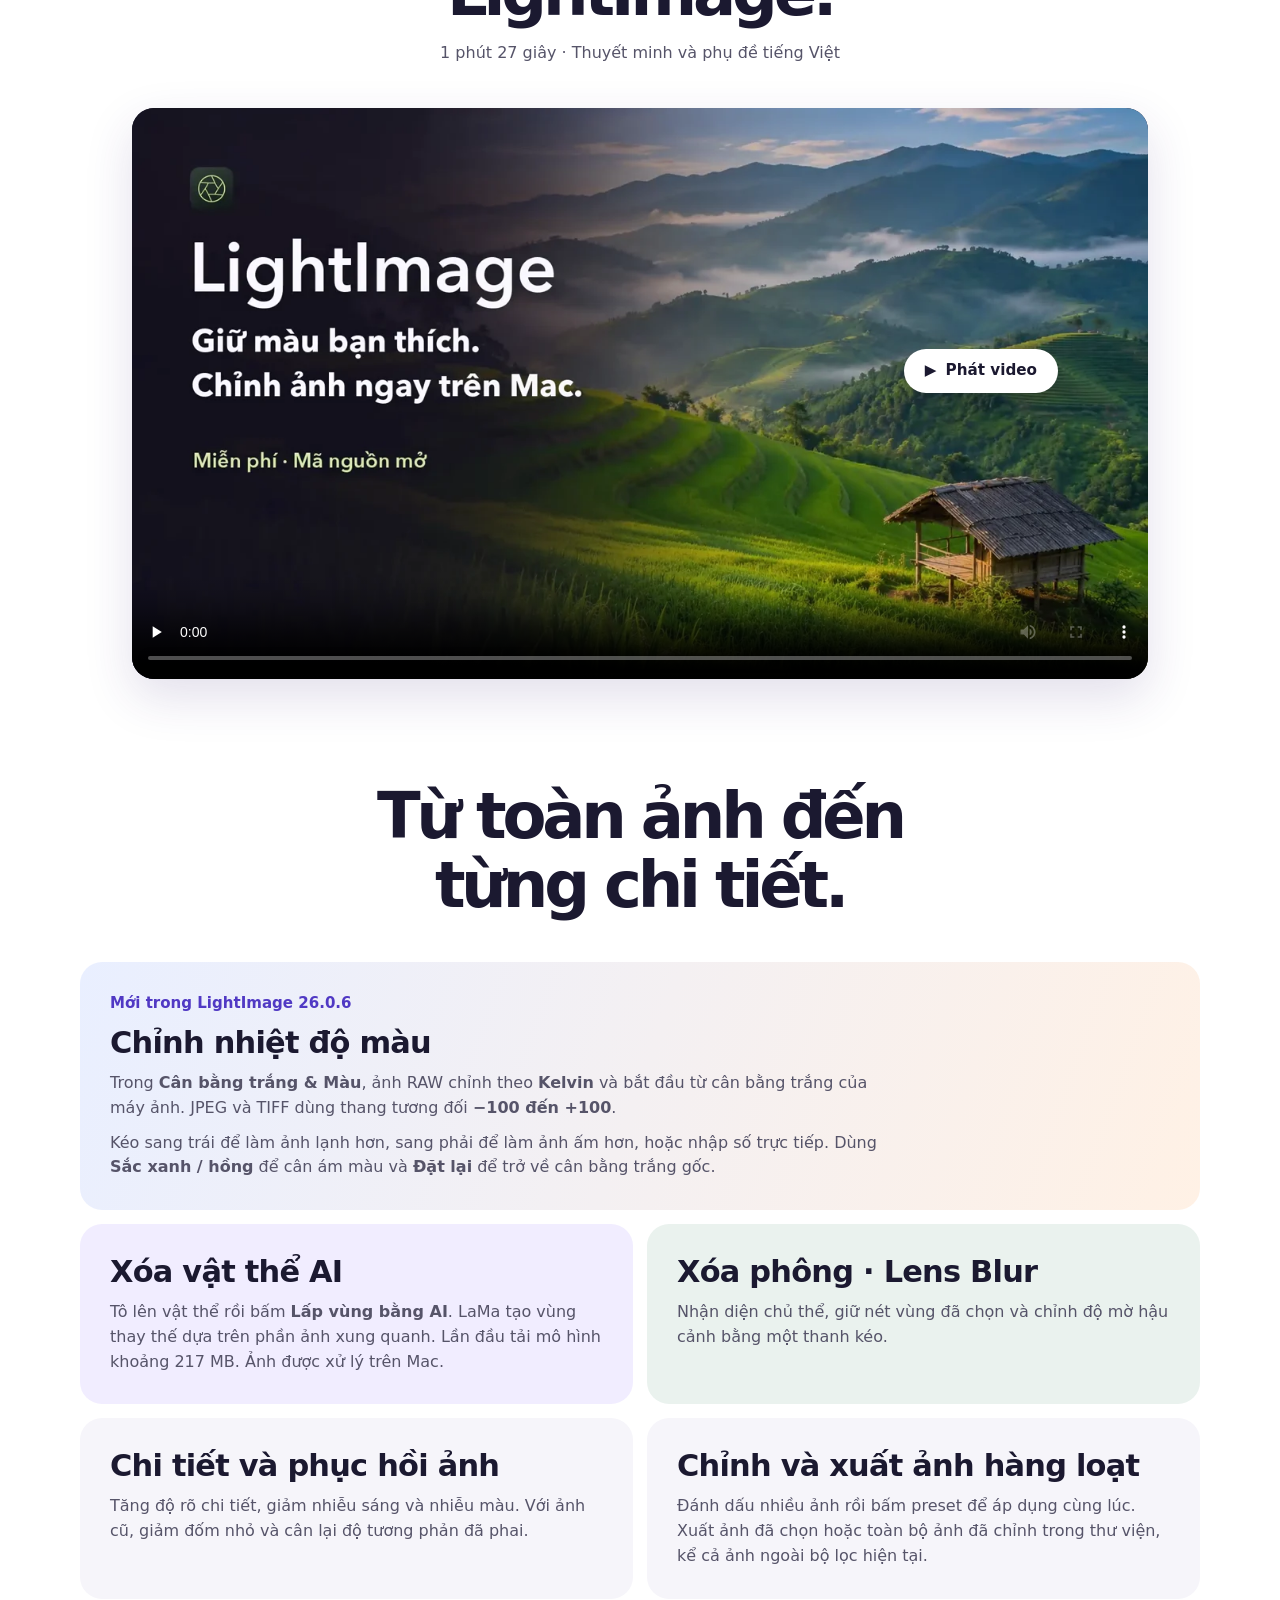
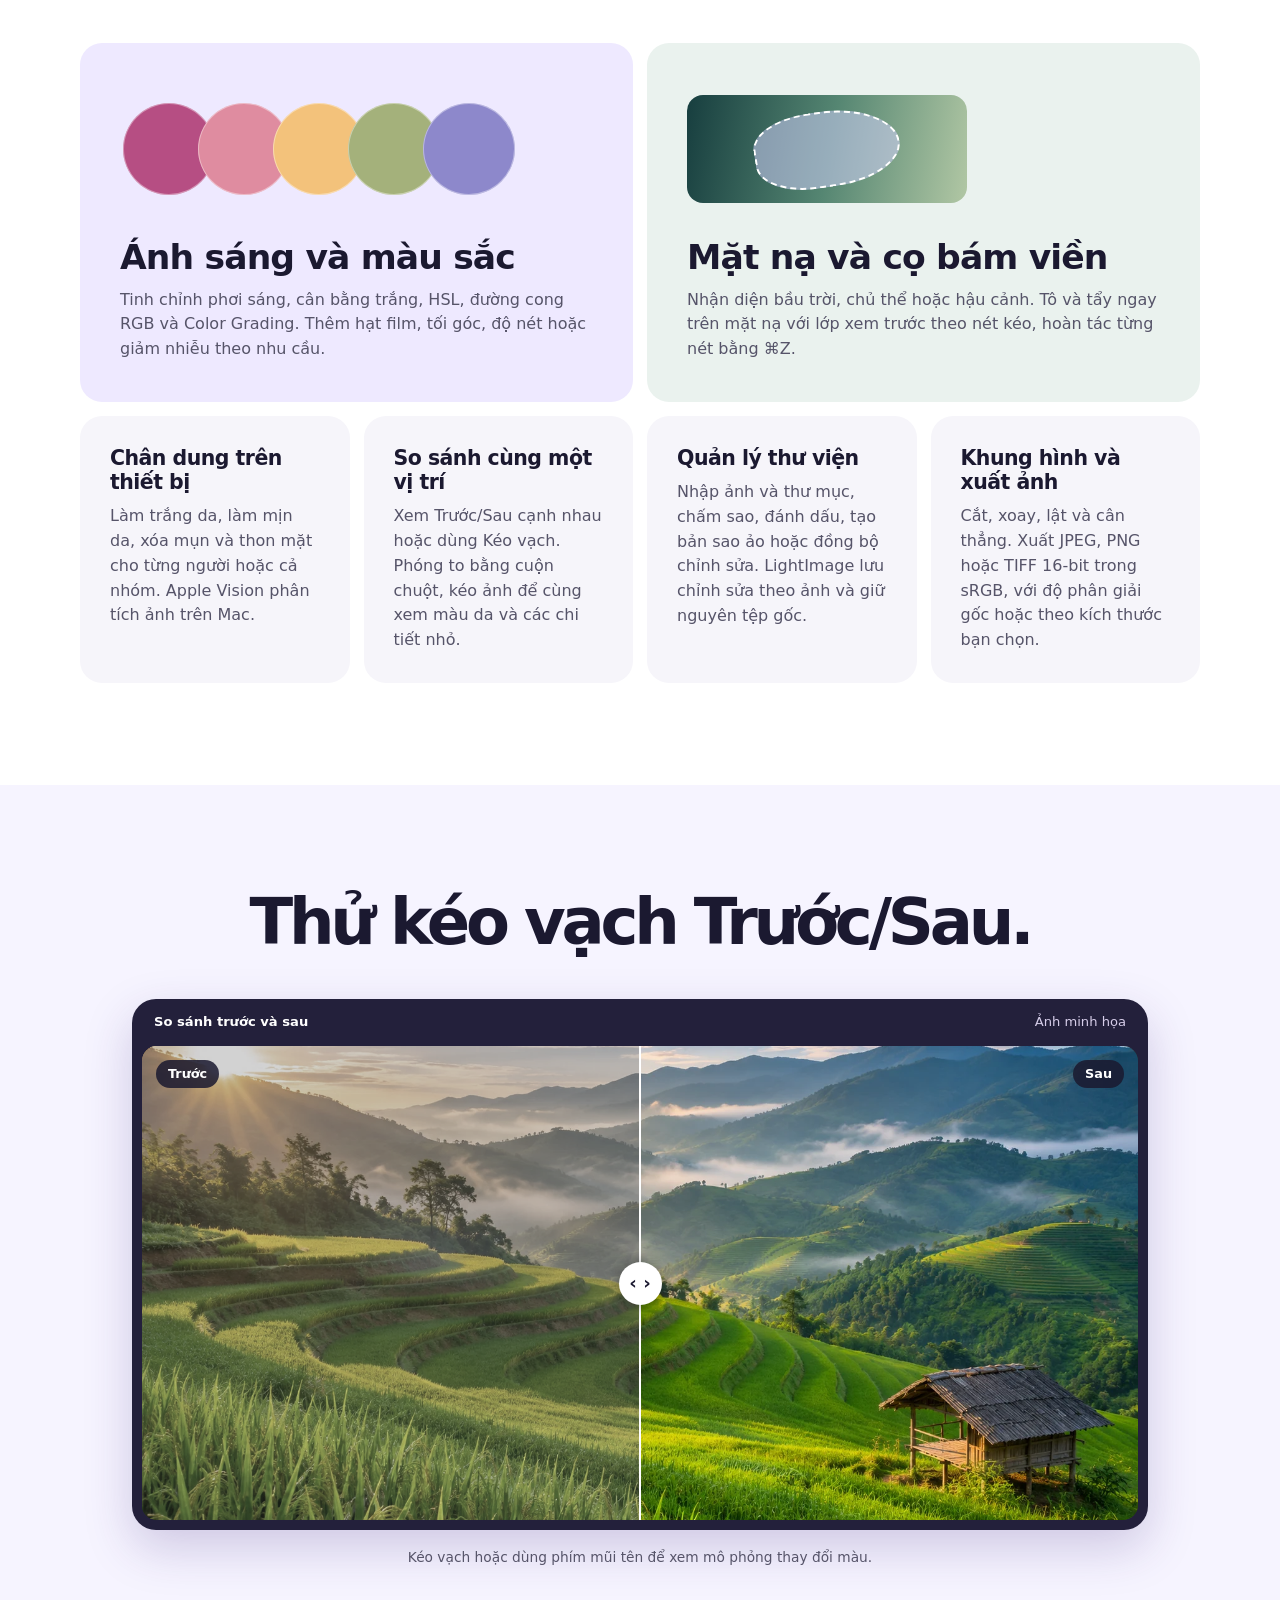
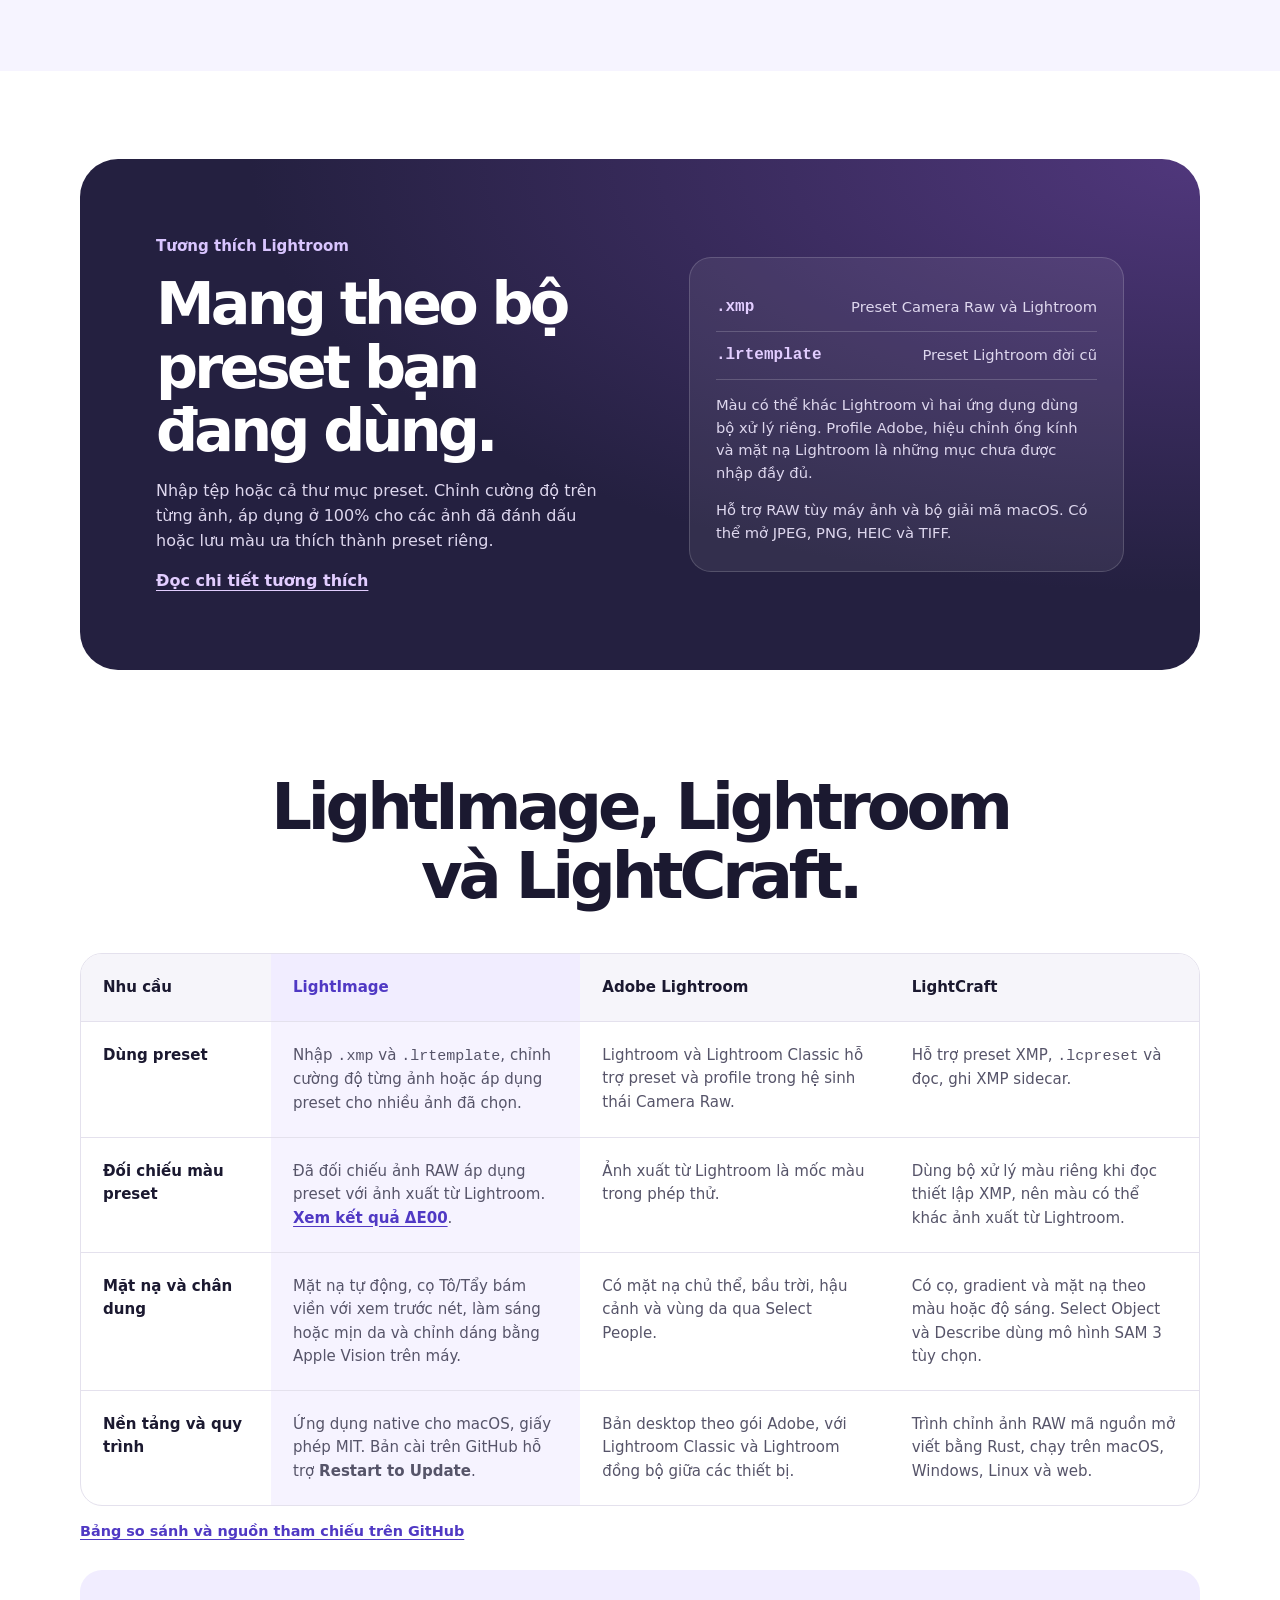
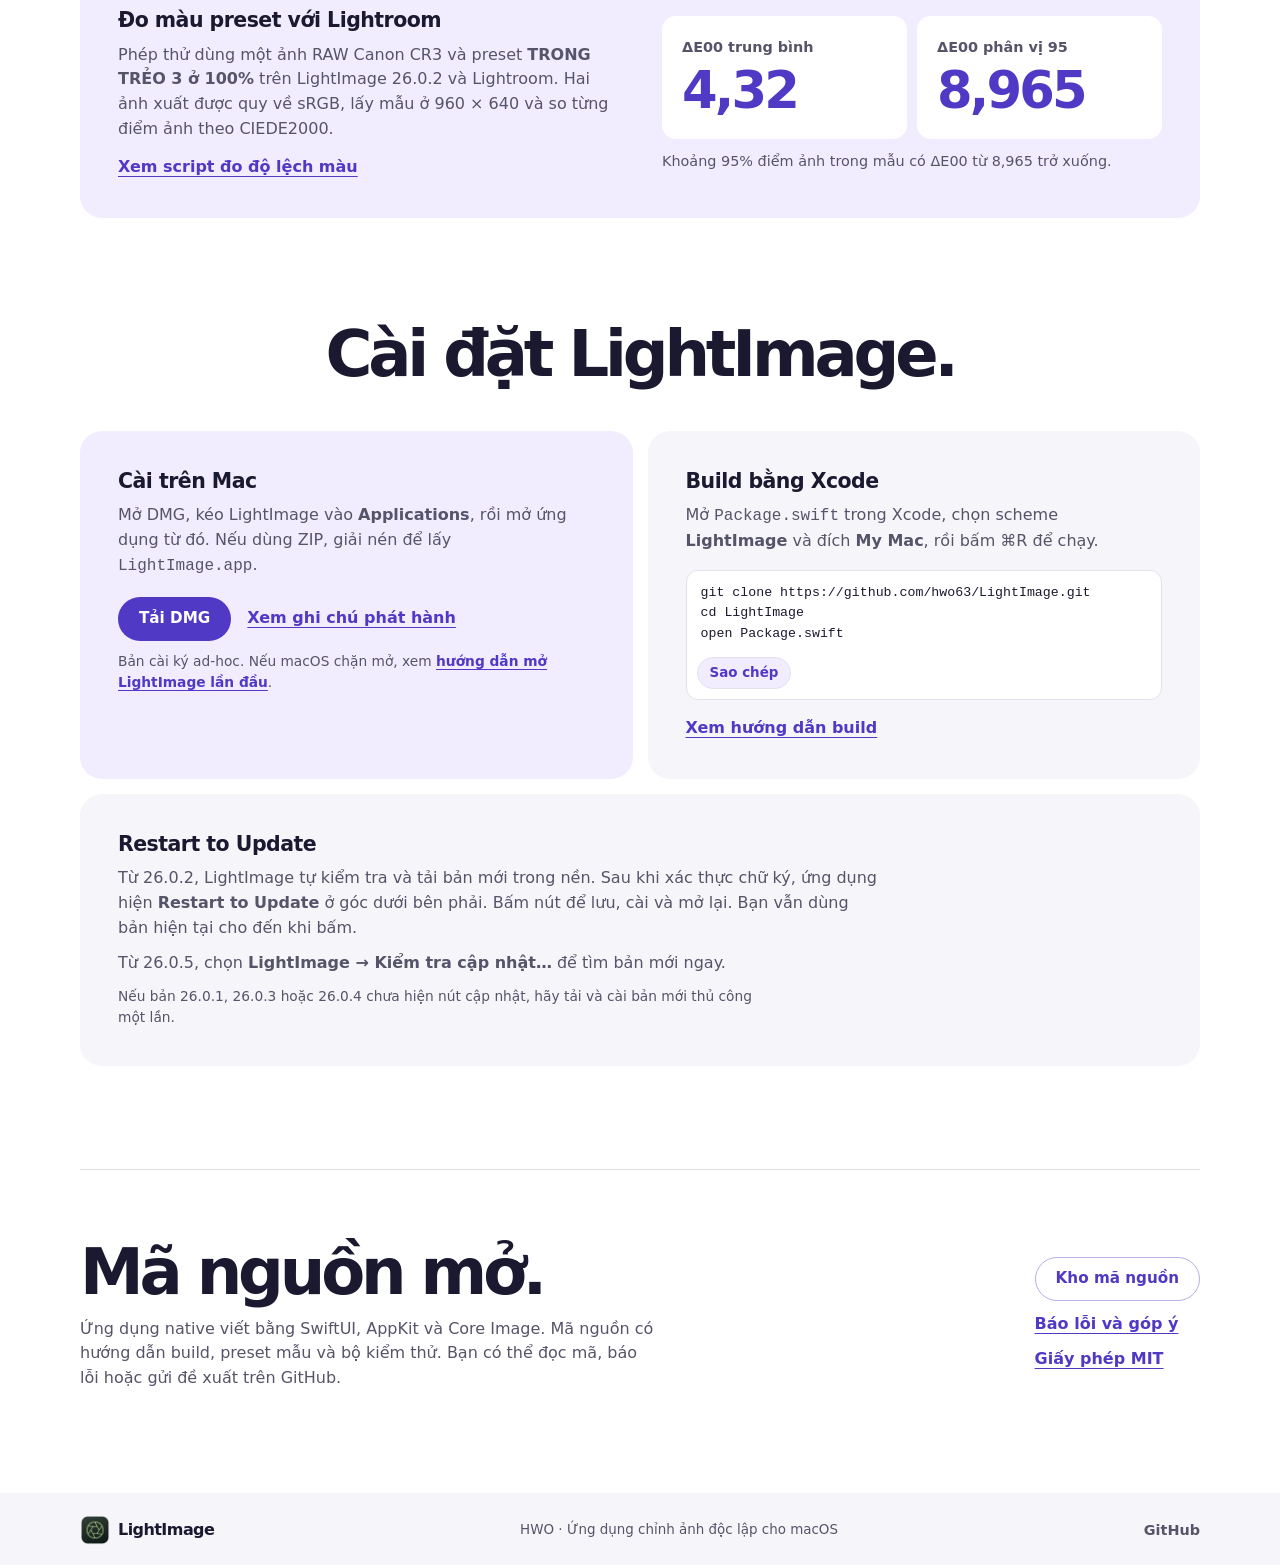
==== commit df2de025: "Cập nhật website LightImage 26.0.6 và giới thiệu nhiệt độ màu" ====
--- a/website/index.html
+++ b/website/index.html
@@ -5,17 +5,17 @@
   <meta name="viewport" content="width=device-width, initial-scale=1">
   <meta name="theme-color" content="#f6f4ff">
   <title>LightImage — Chỉnh ảnh trên macOS</title>
-  <meta name="description" content="LightImage 26.0.4 là ứng dụng chỉnh ảnh mã nguồn mở cho macOS. Nhập preset Lightroom, xóa vật thể bằng AI, làm mờ hậu cảnh, phục hồi ảnh và xuất ảnh hàng loạt.">
+  <meta name="description" content="LightImage 26.0.6 là ứng dụng chỉnh ảnh mã nguồn mở cho macOS. Chỉnh nhiệt độ màu theo Kelvin trên RAW và theo thang tương đối trên JPEG/TIFF, dùng preset Lightroom và chỉnh ảnh hàng loạt.">
   <link rel="canonical" href="https://lightimage.hwo.workers.dev/">
   <meta property="og:type" content="website">
   <meta property="og:title" content="LightImage — Chỉnh ảnh trên macOS">
-  <meta property="og:description" content="Ứng dụng chỉnh ảnh miễn phí và mã nguồn mở cho Mac. Hỗ trợ preset Lightroom, xóa vật thể AI, Lens Blur và chỉnh ảnh hàng loạt.">
+  <meta property="og:description" content="LightImage 26.0.6 thêm chỉnh nhiệt độ màu trên RAW và JPEG/TIFF. Ứng dụng chỉnh ảnh miễn phí và mã nguồn mở cho Mac, hỗ trợ preset Lightroom.">
   <meta property="og:url" content="https://lightimage.hwo.workers.dev/">
   <meta property="og:image" content="https://lightimage.hwo.workers.dev/assets/social.png">
   <meta name="twitter:card" content="summary_large_image">
   <link rel="icon" href="assets/icon.png" type="image/png">
-  <link rel="stylesheet" href="style.css?v=26.0.4">
-  <script src="script.js?v=26.0.4" defer></script>
+  <link rel="stylesheet" href="style.css?v=26.0.6">
+  <script src="script.js?v=26.0.6" defer></script>
 </head>
 <body>
   <a class="skip" href="#main">Bỏ qua điều hướng</a>
@@ -40,11 +40,11 @@
     <section class="hero" aria-labelledby="hero-title">
       <div class="wrap">
         <div class="hero-copy">
-          <p class="eyebrow">LightImage <span data-release-version>26.0.4</span> cho macOS</p>
+          <p class="eyebrow">LightImage <span data-release-version>26.0.6</span> cho macOS</p>
           <h1 id="hero-title">Chỉnh ảnh theo<br> <span>cách của bạn.</span></h1>
           <p class="hero-intro">Chỉnh ảnh RAW, áp dụng preset Lightroom hàng loạt và xóa vật thể bằng AI ngay trên Mac. Miễn phí và mã nguồn mở.</p>
           <div class="actions">
-            <a class="button primary" href="https://github.com/hwo63/LightImage/releases/download/v26.0.4/LightImage-26.0.4-2611.141849-macOS-arm64.dmg" data-latest-dmg>Tải DMG</a>
+            <a class="button primary" href="https://github.com/hwo63/LightImage/releases/download/v26.0.6/LightImage-26.0.6-2711.091055-macOS-arm64.dmg" data-latest-dmg>Tải DMG</a>
             <a class="button secondary" href="https://github.com/hwo63/LightImage">Xem mã nguồn</a>
           </div>
           <p class="compat">Bản cài sẵn cho Apple Silicon · macOS 14 trở lên</p>
@@ -76,10 +76,15 @@
 
     <section class="section wrap" id="tinh-nang" aria-labelledby="features-title">
       <div class="section-heading" data-reveal>
-        <p class="eyebrow">Mới trong LightImage 26.0.4</p>
         <h2 id="features-title">Từ toàn ảnh đến từng chi tiết.</h2>
       </div>
       <div class="feature-grid release-features">
+        <article class="feature release-feature feature-temperature" data-reveal>
+          <p class="eyebrow">Mới trong LightImage 26.0.6</p>
+          <h3>Chỉnh nhiệt độ màu</h3>
+          <p>Trong <strong>Cân bằng trắng &amp; Màu</strong>, ảnh RAW chỉnh theo <strong>Kelvin</strong> và bắt đầu từ cân bằng trắng của máy ảnh. JPEG và TIFF dùng thang tương đối <strong>−100 đến +100</strong>.</p>
+          <p>Kéo sang trái để làm ảnh lạnh hơn, sang phải để làm ảnh ấm hơn, hoặc nhập số trực tiếp. Dùng <strong>Sắc xanh / hồng</strong> để cân ám màu và <strong>Đặt lại</strong> để trở về cân bằng trắng gốc.</p>
+        </article>
         <article class="feature release-feature feature-remove" data-reveal>
           <h3>Xóa vật thể AI</h3>
           <p>Tô lên vật thể rồi bấm <strong>Lấp vùng bằng AI</strong>. LaMa tạo vùng thay thế dựa trên phần ảnh xung quanh. Lần đầu tải mô hình khoảng 217 MB. Ảnh được xử lý trên Mac.</p>
@@ -238,7 +243,7 @@
           <h3>Cài trên Mac</h3>
           <p>Mở DMG, kéo LightImage vào <strong>Applications</strong>, rồi mở ứng dụng từ đó. Nếu dùng ZIP, giải nén để lấy <code>LightImage.app</code>.</p>
           <div class="install-actions">
-            <a class="button primary" href="https://github.com/hwo63/LightImage/releases/download/v26.0.4/LightImage-26.0.4-2611.141849-macOS-arm64.dmg" data-latest-dmg>Tải DMG</a>
+            <a class="button primary" href="https://github.com/hwo63/LightImage/releases/download/v26.0.6/LightImage-26.0.6-2711.091055-macOS-arm64.dmg" data-latest-dmg>Tải DMG</a>
             <a class="text-link" href="https://github.com/hwo63/LightImage/releases/latest">Xem ghi chú phát hành</a>
           </div>
           <p class="small">Bản cài ký ad-hoc. Nếu macOS chặn mở, xem <a class="text-link" href="https://github.com/hwo63/LightImage/blob/main/README.md#mở-lần-đầu-nếu-macos-chặn-lightimage">hướng dẫn mở LightImage lần đầu</a>.</p>
@@ -258,7 +263,8 @@
       <article class="install-card update-card" aria-labelledby="update-title" data-reveal>
         <h3 id="update-title">Restart to Update</h3>
         <p>Từ 26.0.2, LightImage tự kiểm tra và tải bản mới trong nền. Sau khi xác thực chữ ký, ứng dụng hiện <strong>Restart to Update</strong> ở góc dưới bên phải. Bấm nút để lưu, cài và mở lại. Bạn vẫn dùng bản hiện tại cho đến khi bấm.</p>
-        <p class="small">Nếu đang dùng bản 26.0.1 đã tải từ GitHub, hãy tải và cài bản mới thủ công một lần.</p>
+        <p>Từ 26.0.5, chọn <strong>LightImage → Kiểm tra cập nhật…</strong> để tìm bản mới ngay.</p>
+        <p class="small">Nếu bản 26.0.1, 26.0.3 hoặc 26.0.4 chưa hiện nút cập nhật, hãy tải và cài bản mới thủ công một lần.</p>
       </article>
     </section>
 
--- a/website/style.css
+++ b/website/style.css
@@ -229,6 +229,9 @@
 .release-features { margin-bottom: clamp(24px, 4vw, 44px); }
 .release-feature { grid-column: span 6; }
 .release-feature h3 { font-size: clamp(1.35rem, 2.6vw, 1.9rem); }
+.feature-temperature { grid-column: 1 / -1; background: linear-gradient(110deg, #e9efff, #fff1e5); }
+.feature-temperature .eyebrow { margin: 0 0 10px; color: var(--accent); }
+.feature-temperature p { max-width: 76ch; }
 .feature-remove { background: var(--lavender); }
 .feature-lens { background: #eaf2ee; }
 .feature-color { background: #eee9ff; }
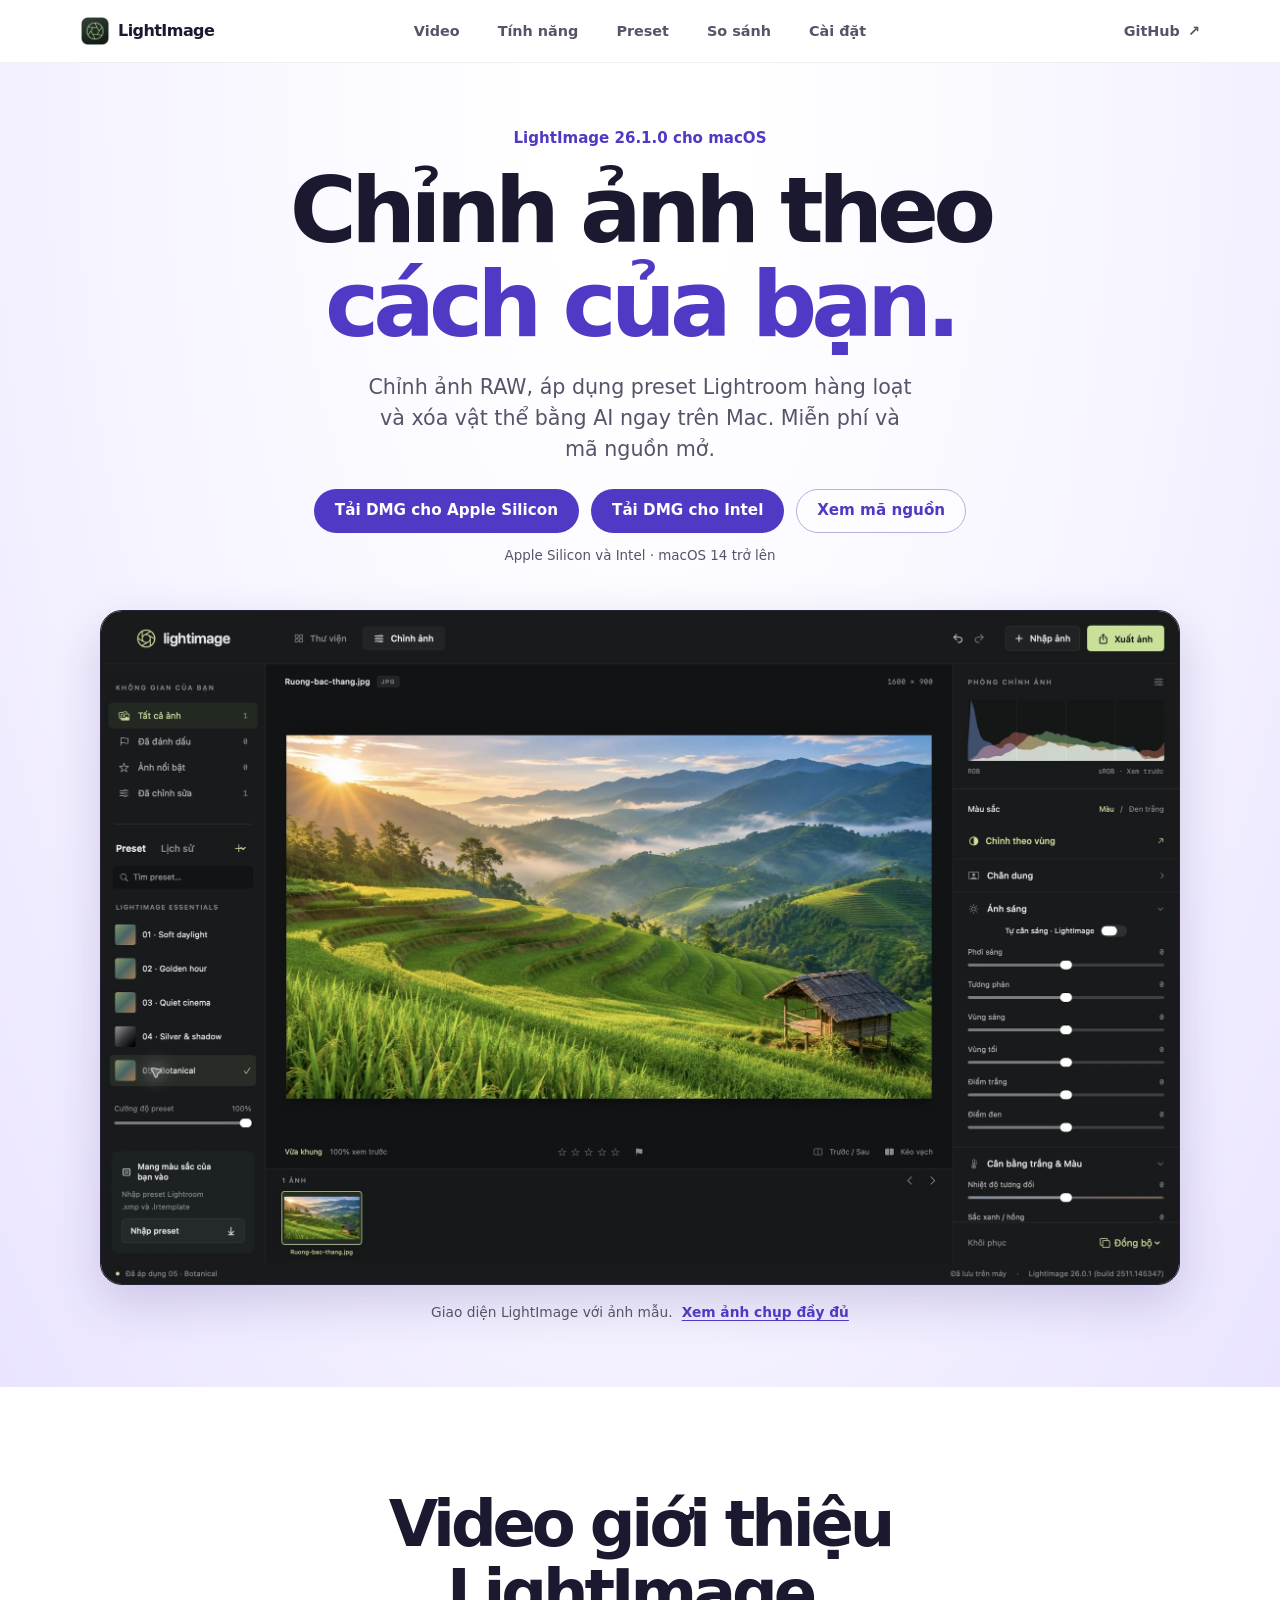
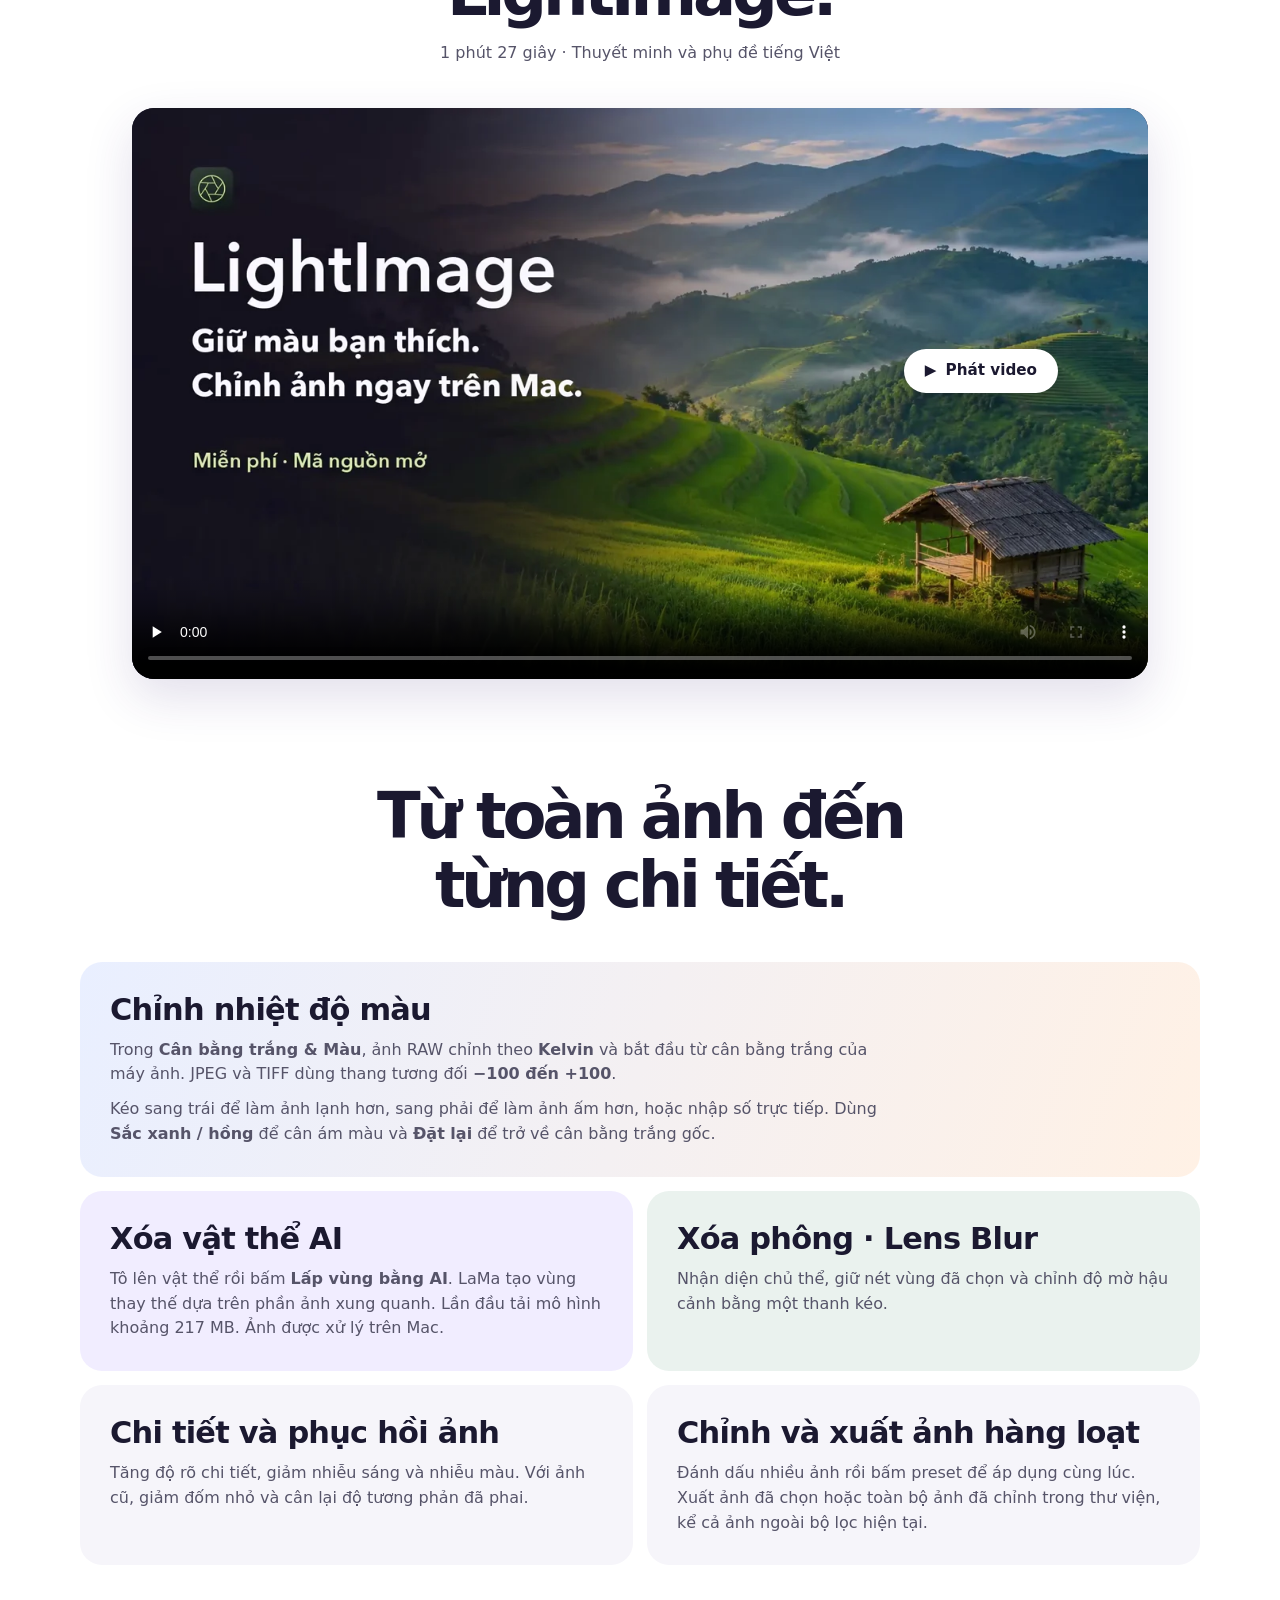
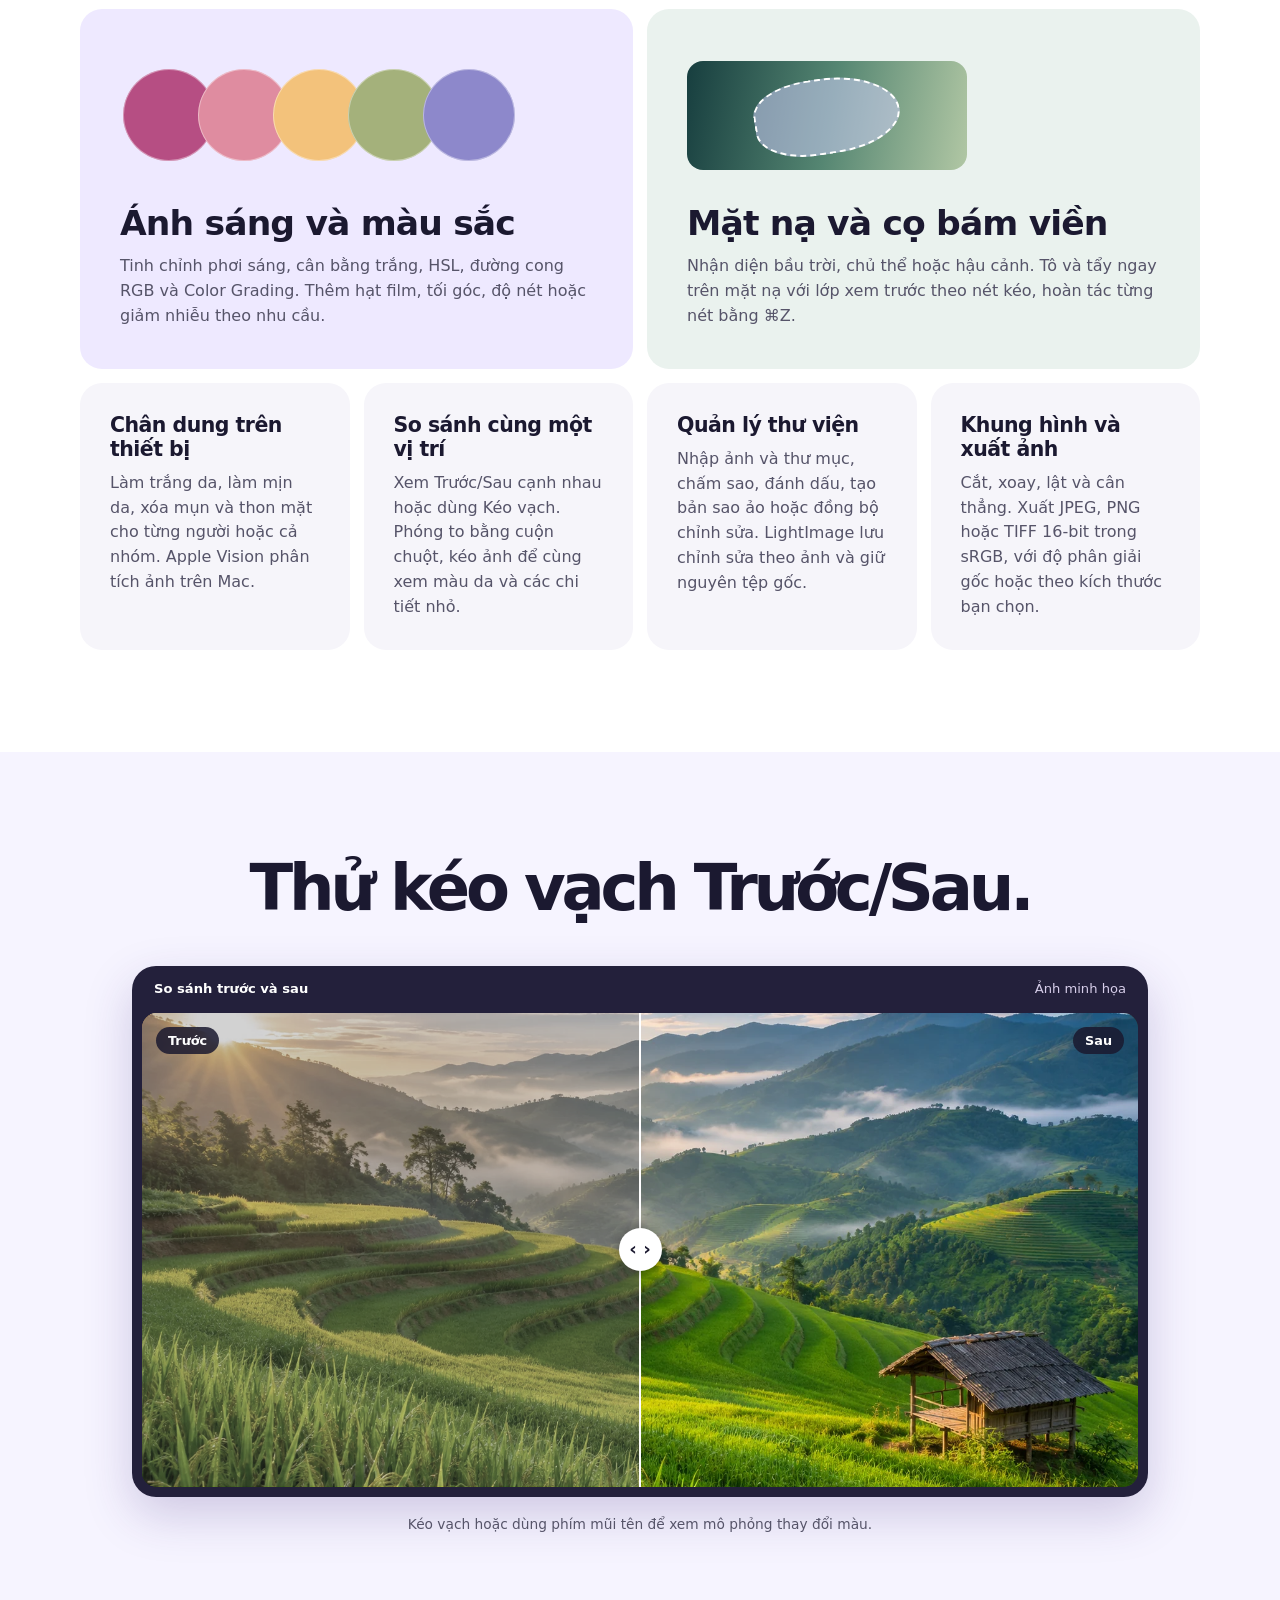
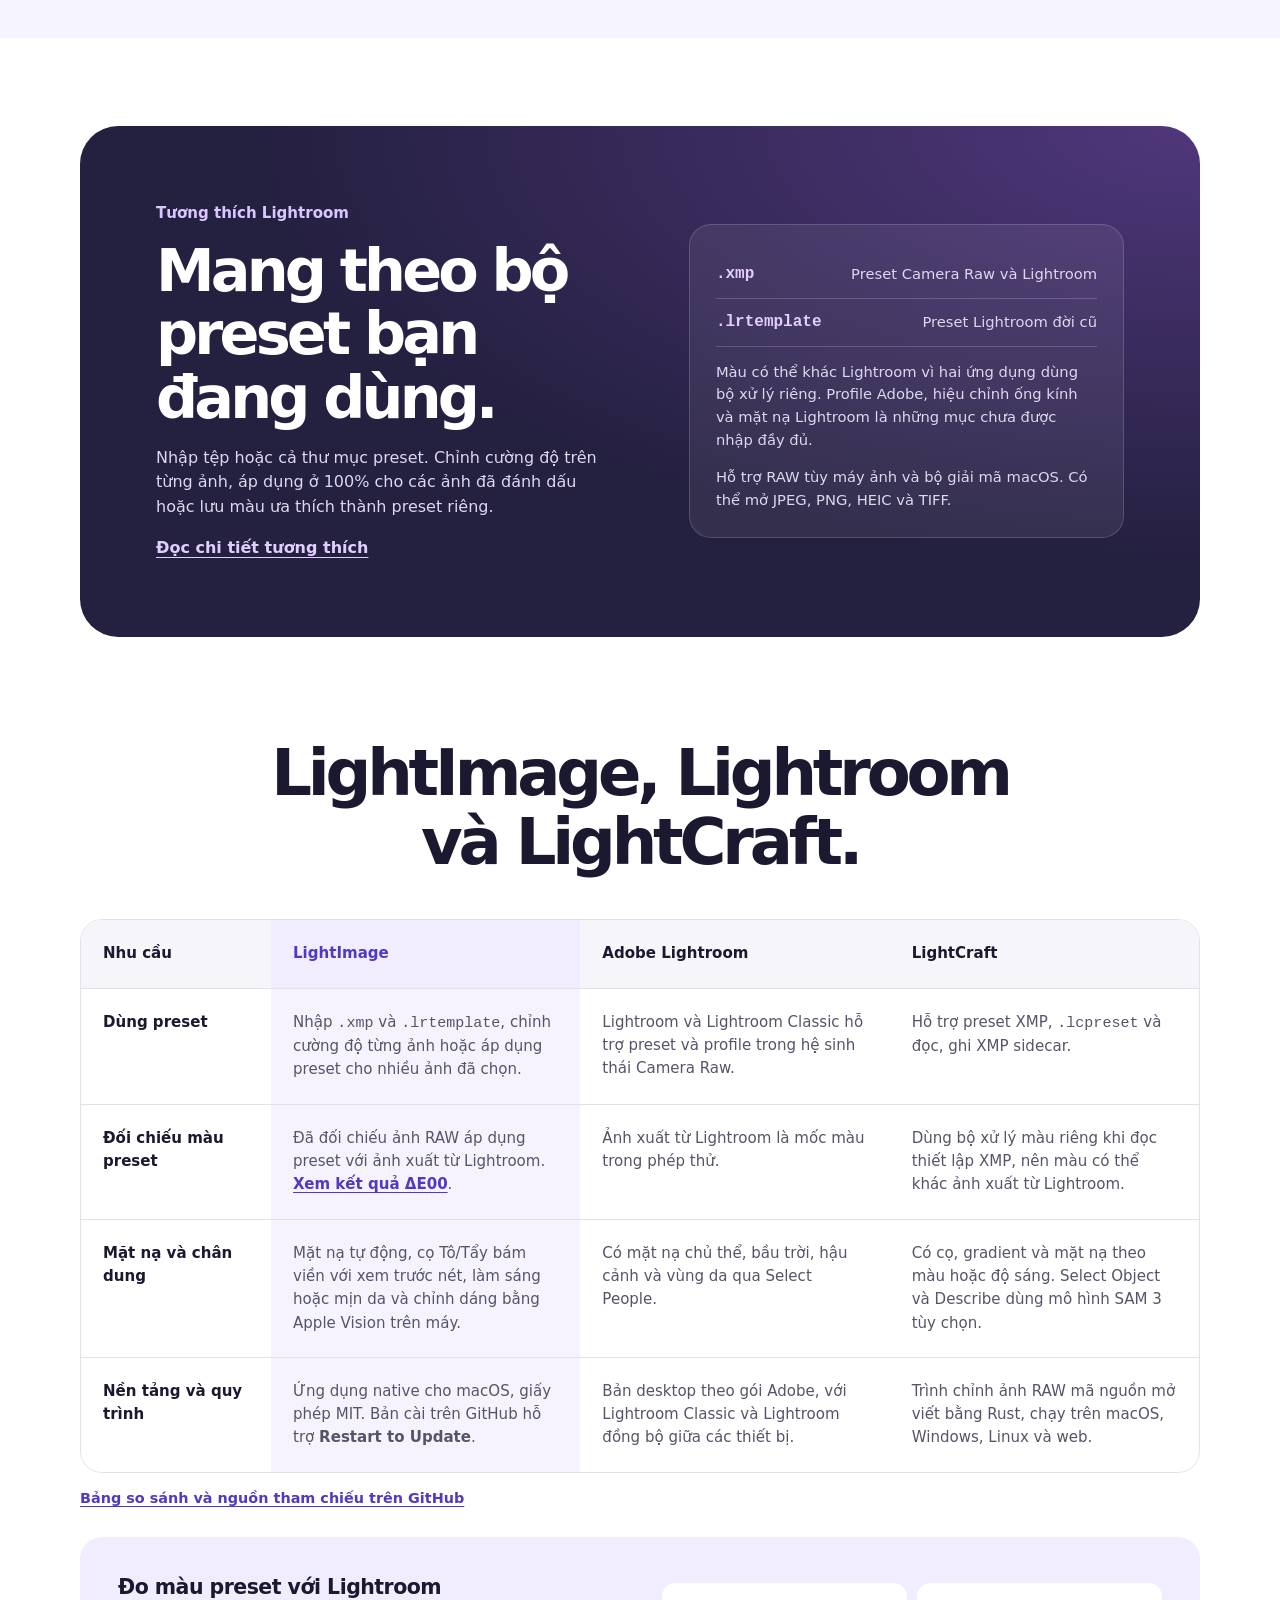
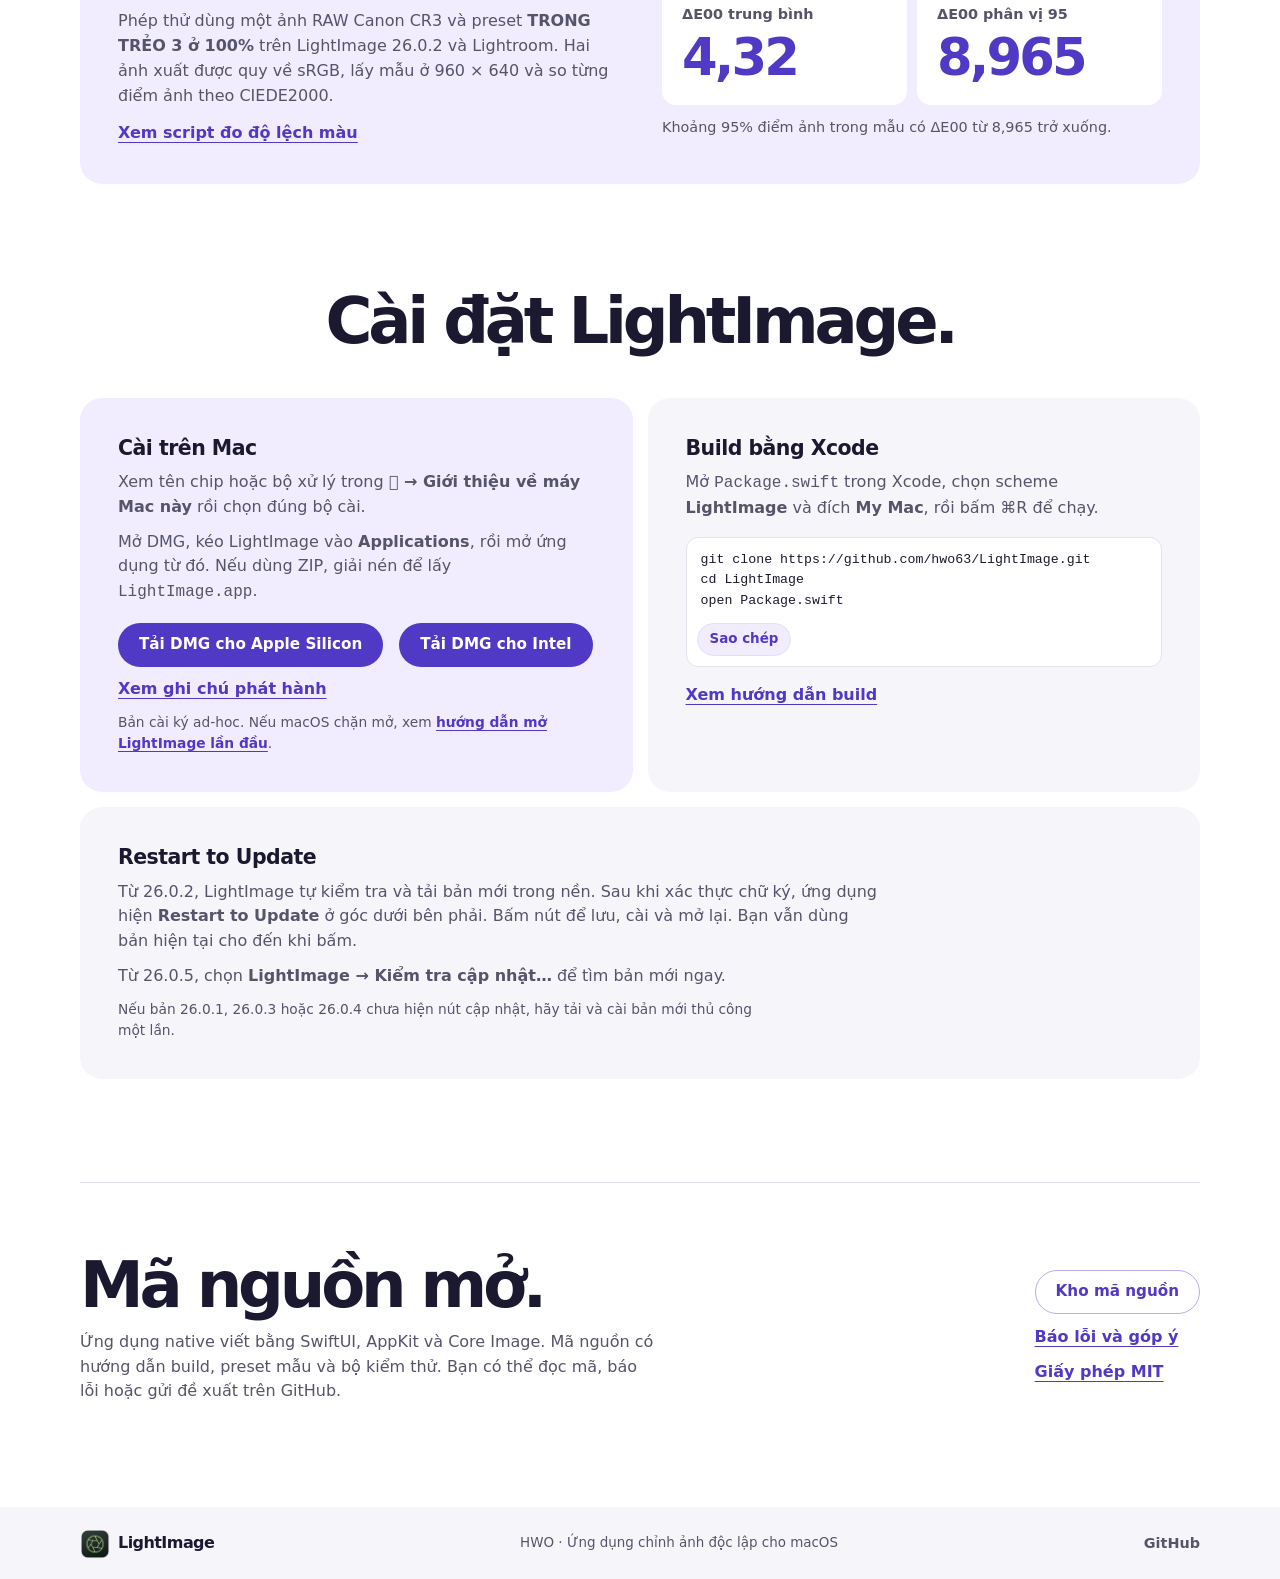
==== commit c4fcd4c7: "Cập nhật website LightImage 26.1.0 và thêm nút tải DMG cho Intel" ====
--- a/website/index.html
+++ b/website/index.html
@@ -5,17 +5,17 @@
   <meta name="viewport" content="width=device-width, initial-scale=1">
   <meta name="theme-color" content="#f6f4ff">
   <title>LightImage — Chỉnh ảnh trên macOS</title>
-  <meta name="description" content="LightImage 26.0.6 là ứng dụng chỉnh ảnh mã nguồn mở cho macOS. Chỉnh nhiệt độ màu theo Kelvin trên RAW và theo thang tương đối trên JPEG/TIFF, dùng preset Lightroom và chỉnh ảnh hàng loạt.">
+  <meta name="description" content="LightImage 26.1.0 là ứng dụng chỉnh ảnh mã nguồn mở cho Mac Intel và Apple Silicon. Hỗ trợ preset Lightroom, chỉnh nhiệt độ màu RAW và xuất ảnh hàng loạt.">
   <link rel="canonical" href="https://lightimage.hwo.workers.dev/">
   <meta property="og:type" content="website">
   <meta property="og:title" content="LightImage — Chỉnh ảnh trên macOS">
-  <meta property="og:description" content="LightImage 26.0.6 thêm chỉnh nhiệt độ màu trên RAW và JPEG/TIFF. Ứng dụng chỉnh ảnh miễn phí và mã nguồn mở cho Mac, hỗ trợ preset Lightroom.">
+  <meta property="og:description" content="LightImage 26.1.0 là ứng dụng chỉnh ảnh miễn phí, mã nguồn mở cho Mac Intel và Apple Silicon. Hỗ trợ preset Lightroom.">
   <meta property="og:url" content="https://lightimage.hwo.workers.dev/">
   <meta property="og:image" content="https://lightimage.hwo.workers.dev/assets/social.png">
   <meta name="twitter:card" content="summary_large_image">
   <link rel="icon" href="assets/icon.png" type="image/png">
-  <link rel="stylesheet" href="style.css?v=26.0.6">
-  <script src="script.js?v=26.0.6" defer></script>
+  <link rel="stylesheet" href="style.css?v=26.1.0">
+  <script src="script.js?v=26.1.0" defer></script>
 </head>
 <body>
   <a class="skip" href="#main">Bỏ qua điều hướng</a>
@@ -40,14 +40,15 @@
     <section class="hero" aria-labelledby="hero-title">
       <div class="wrap">
         <div class="hero-copy">
-          <p class="eyebrow">LightImage <span data-release-version>26.0.6</span> cho macOS</p>
+          <p class="eyebrow">LightImage <span data-release-version>26.1.0</span> cho macOS</p>
           <h1 id="hero-title">Chỉnh ảnh theo<br> <span>cách của bạn.</span></h1>
           <p class="hero-intro">Chỉnh ảnh RAW, áp dụng preset Lightroom hàng loạt và xóa vật thể bằng AI ngay trên Mac. Miễn phí và mã nguồn mở.</p>
           <div class="actions">
-            <a class="button primary" href="https://github.com/hwo63/LightImage/releases/download/v26.0.6/LightImage-26.0.6-2711.091055-macOS-arm64.dmg" data-latest-dmg>Tải DMG</a>
+            <a class="button primary" href="https://github.com/hwo63/LightImage/releases/download/v26.1.0/LightImage-26.1.0-2711.100819-macOS-arm64.dmg" data-latest-dmg="arm64">Tải DMG cho Apple Silicon</a>
+            <a class="button primary" href="https://github.com/hwo63/LightImage/releases/download/v26.1.0/LightImage-26.1.0-2711.100819-macOS-x86_64.dmg" data-latest-dmg="x86_64">Tải DMG cho Intel</a>
             <a class="button secondary" href="https://github.com/hwo63/LightImage">Xem mã nguồn</a>
           </div>
-          <p class="compat">Bản cài sẵn cho Apple Silicon · macOS 14 trở lên</p>
+          <p class="compat">Apple Silicon và Intel · macOS 14 trở lên</p>
         </div>
 
         <figure class="product-preview" data-reveal>
@@ -80,7 +81,6 @@
       </div>
       <div class="feature-grid release-features">
         <article class="feature release-feature feature-temperature" data-reveal>
-          <p class="eyebrow">Mới trong LightImage 26.0.6</p>
           <h3>Chỉnh nhiệt độ màu</h3>
           <p>Trong <strong>Cân bằng trắng &amp; Màu</strong>, ảnh RAW chỉnh theo <strong>Kelvin</strong> và bắt đầu từ cân bằng trắng của máy ảnh. JPEG và TIFF dùng thang tương đối <strong>−100 đến +100</strong>.</p>
           <p>Kéo sang trái để làm ảnh lạnh hơn, sang phải để làm ảnh ấm hơn, hoặc nhập số trực tiếp. Dùng <strong>Sắc xanh / hồng</strong> để cân ám màu và <strong>Đặt lại</strong> để trở về cân bằng trắng gốc.</p>
@@ -241,9 +241,11 @@
       <div class="install-grid">
         <article class="install-card download-card" data-reveal>
           <h3>Cài trên Mac</h3>
+          <p>Xem tên chip hoặc bộ xử lý trong <strong> → Giới thiệu về máy Mac này</strong> rồi chọn đúng bộ cài.</p>
           <p>Mở DMG, kéo LightImage vào <strong>Applications</strong>, rồi mở ứng dụng từ đó. Nếu dùng ZIP, giải nén để lấy <code>LightImage.app</code>.</p>
           <div class="install-actions">
-            <a class="button primary" href="https://github.com/hwo63/LightImage/releases/download/v26.0.6/LightImage-26.0.6-2711.091055-macOS-arm64.dmg" data-latest-dmg>Tải DMG</a>
+            <a class="button primary" href="https://github.com/hwo63/LightImage/releases/download/v26.1.0/LightImage-26.1.0-2711.100819-macOS-arm64.dmg" data-latest-dmg="arm64">Tải DMG cho Apple Silicon</a>
+            <a class="button primary" href="https://github.com/hwo63/LightImage/releases/download/v26.1.0/LightImage-26.1.0-2711.100819-macOS-x86_64.dmg" data-latest-dmg="x86_64">Tải DMG cho Intel</a>
             <a class="text-link" href="https://github.com/hwo63/LightImage/releases/latest">Xem ghi chú phát hành</a>
           </div>
           <p class="small">Bản cài ký ad-hoc. Nếu macOS chặn mở, xem <a class="text-link" href="https://github.com/hwo63/LightImage/blob/main/README.md#mở-lần-đầu-nếu-macos-chặn-lightimage">hướng dẫn mở LightImage lần đầu</a>.</p>
--- a/website/style.css
+++ b/website/style.css
@@ -230,7 +230,6 @@
 .release-feature { grid-column: span 6; }
 .release-feature h3 { font-size: clamp(1.35rem, 2.6vw, 1.9rem); }
 .feature-temperature { grid-column: 1 / -1; background: linear-gradient(110deg, #e9efff, #fff1e5); }
-.feature-temperature .eyebrow { margin: 0 0 10px; color: var(--accent); }
 .feature-temperature p { max-width: 76ch; }
 .feature-remove { background: var(--lavender); }
 .feature-lens { background: #eaf2ee; }
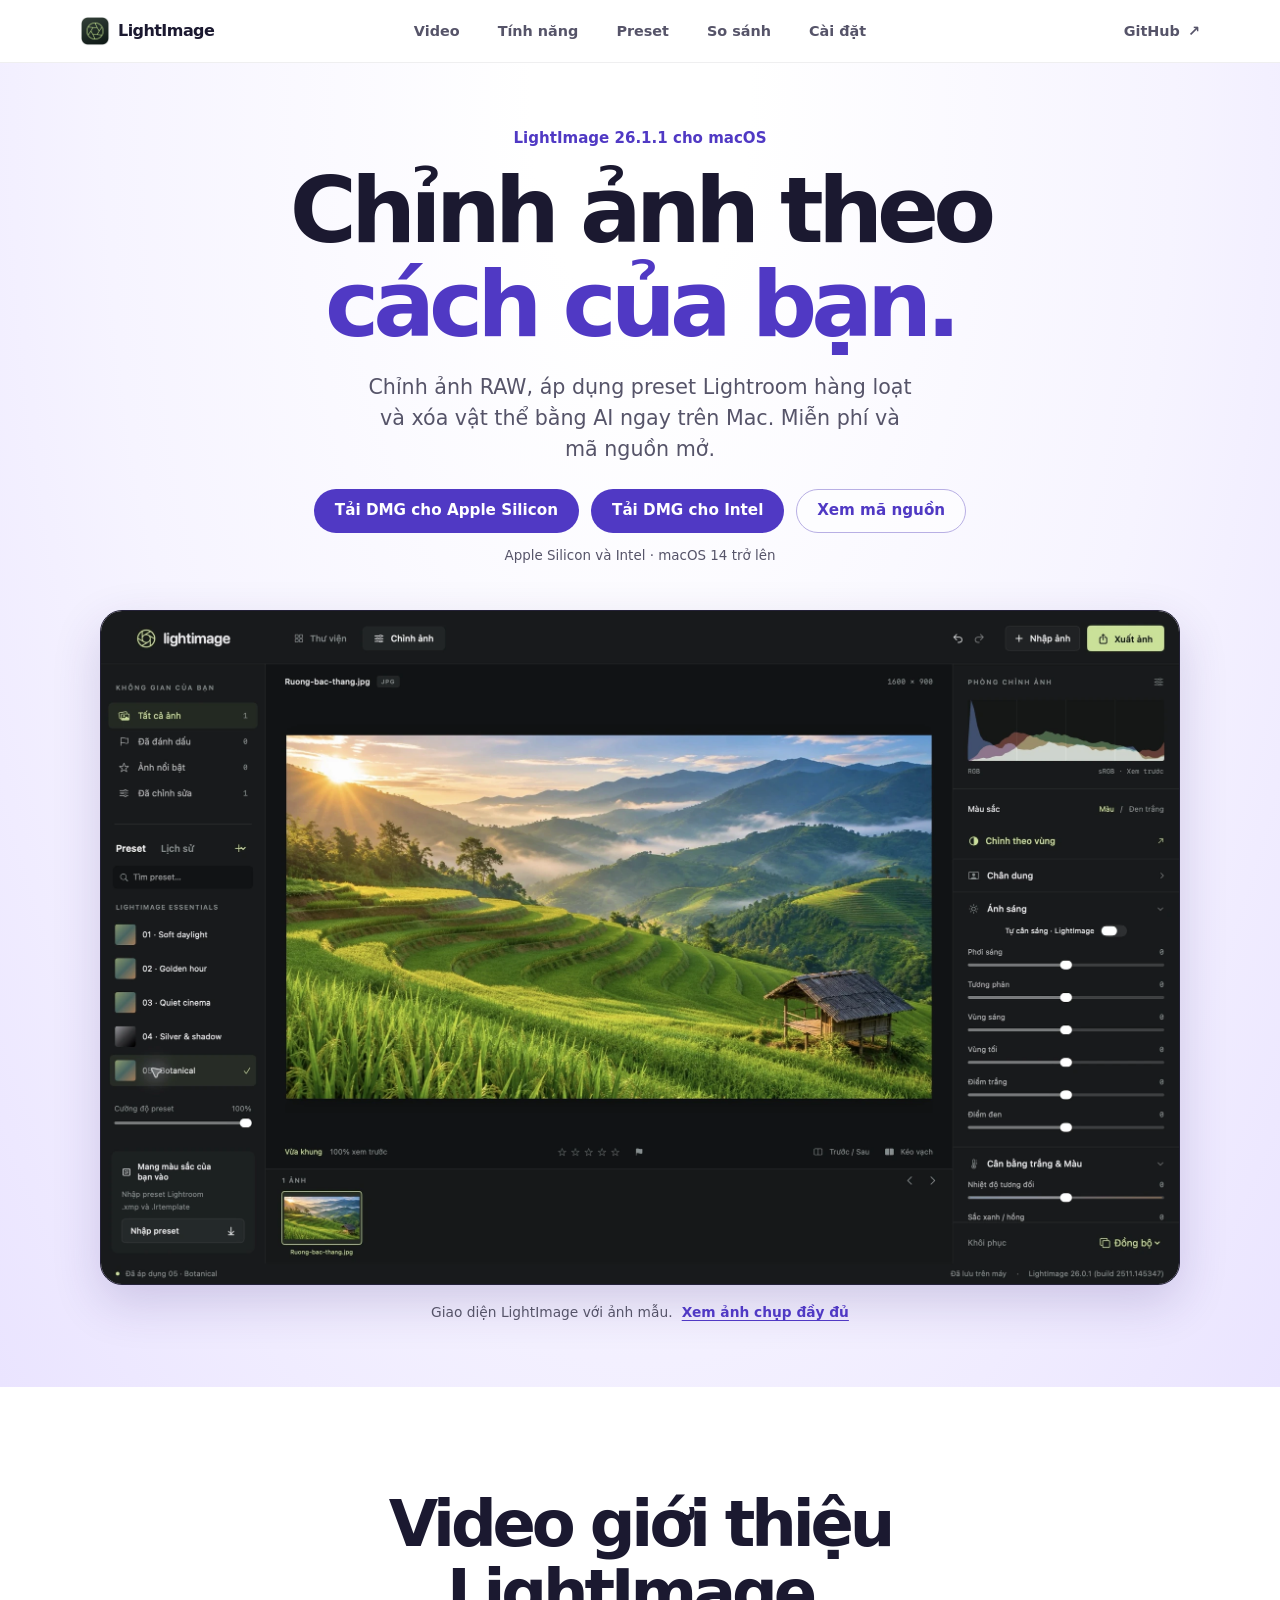
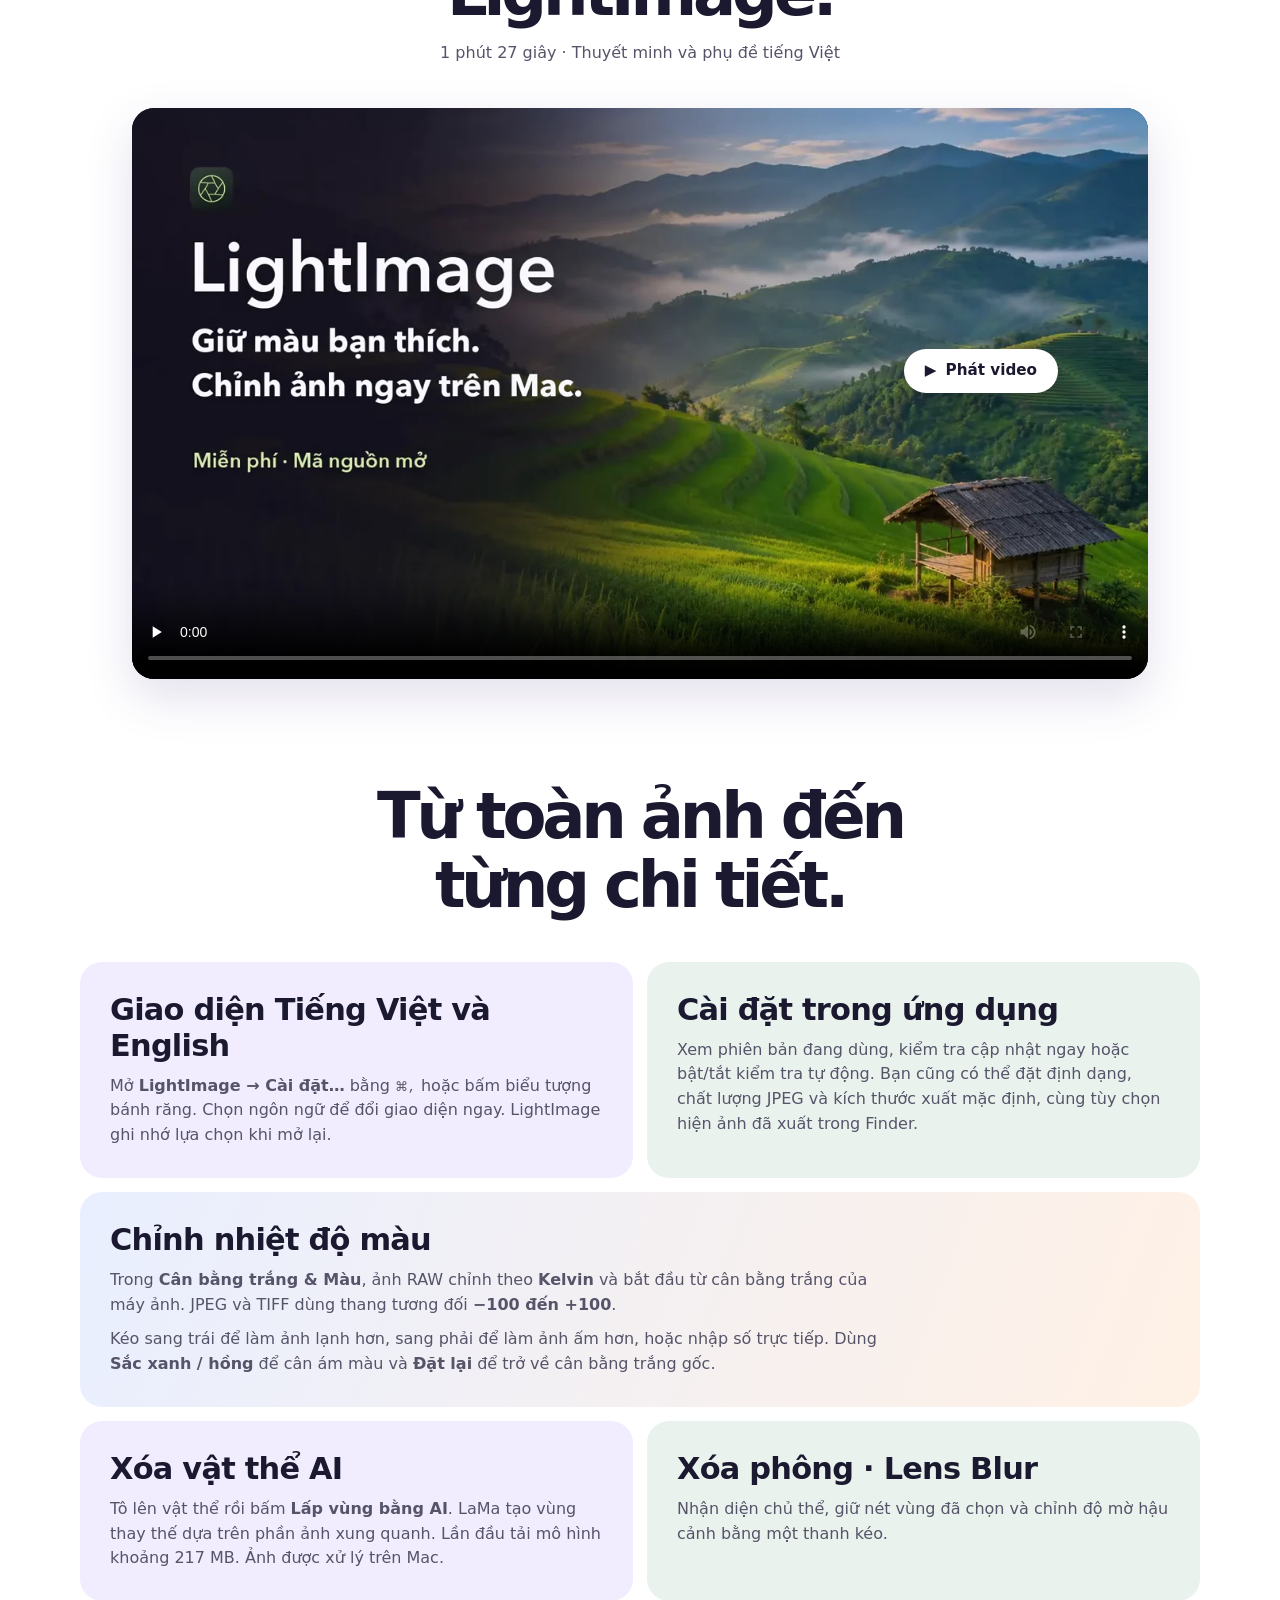
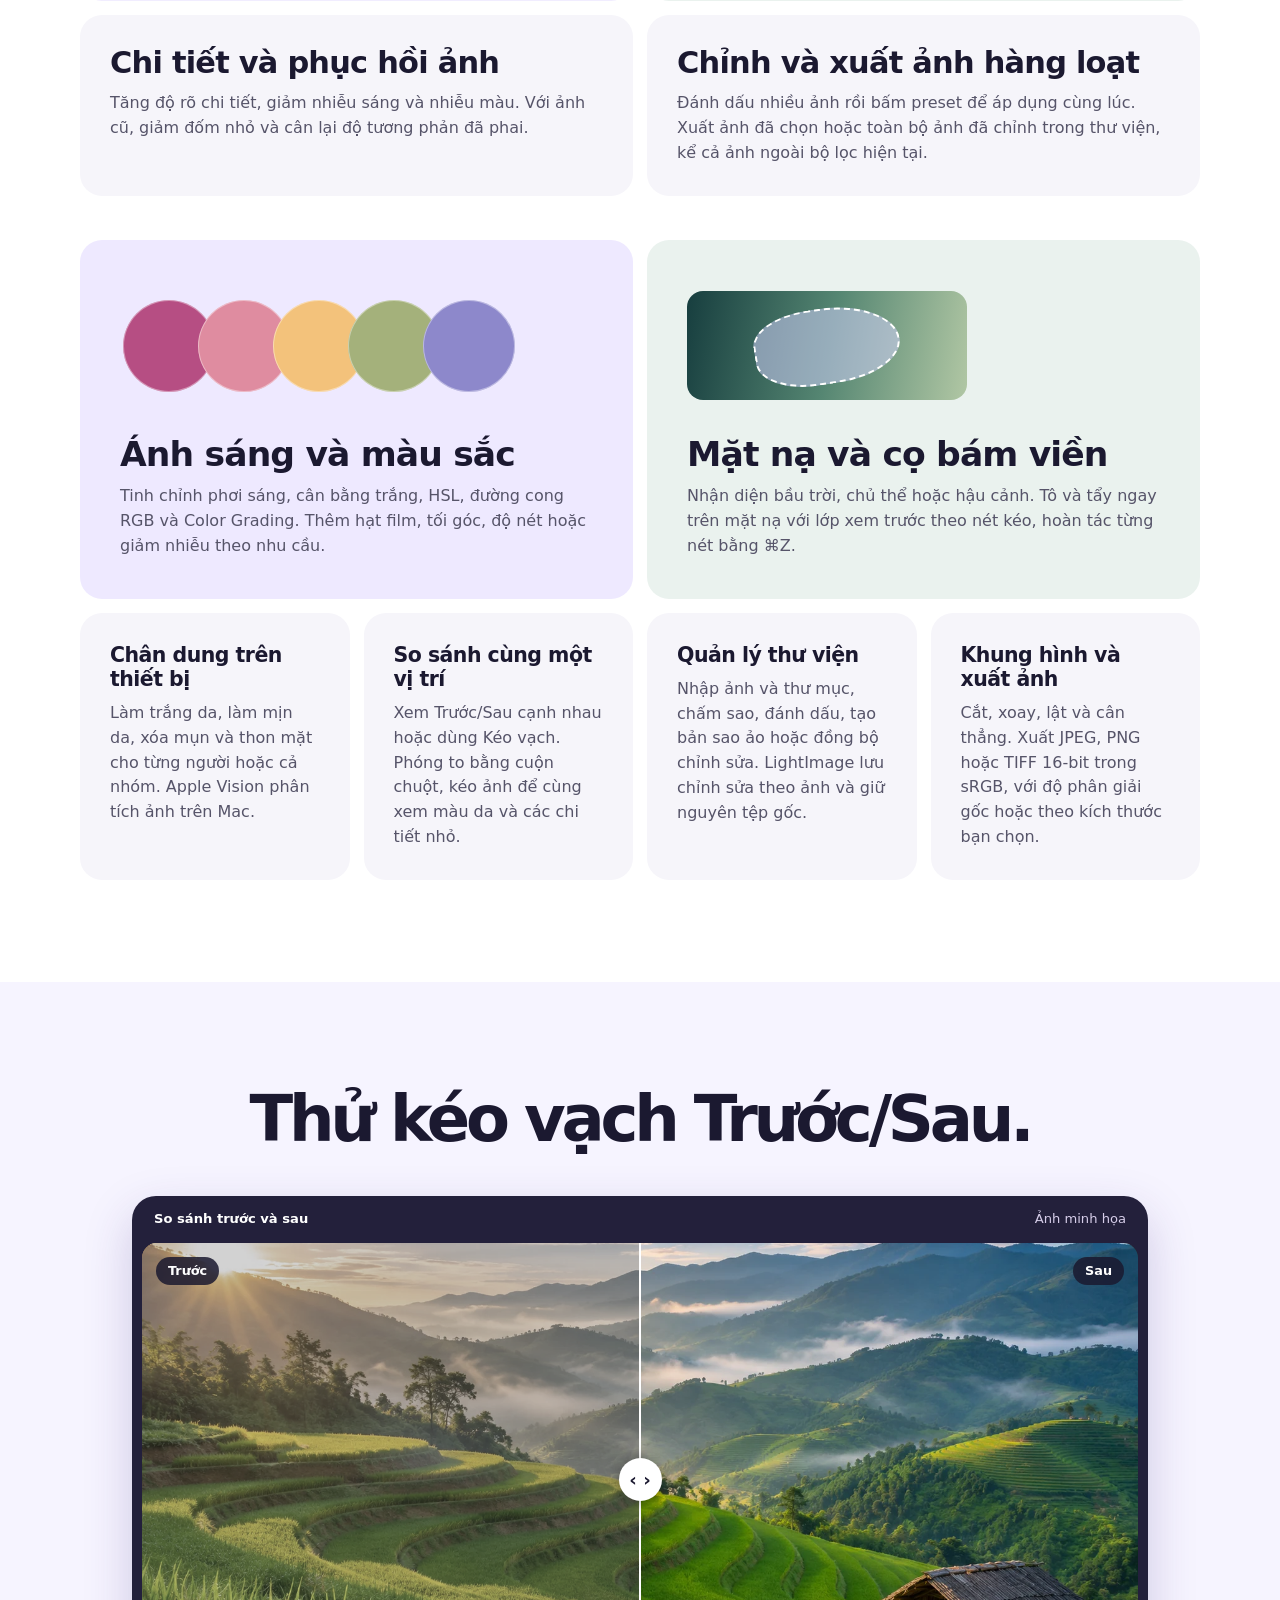
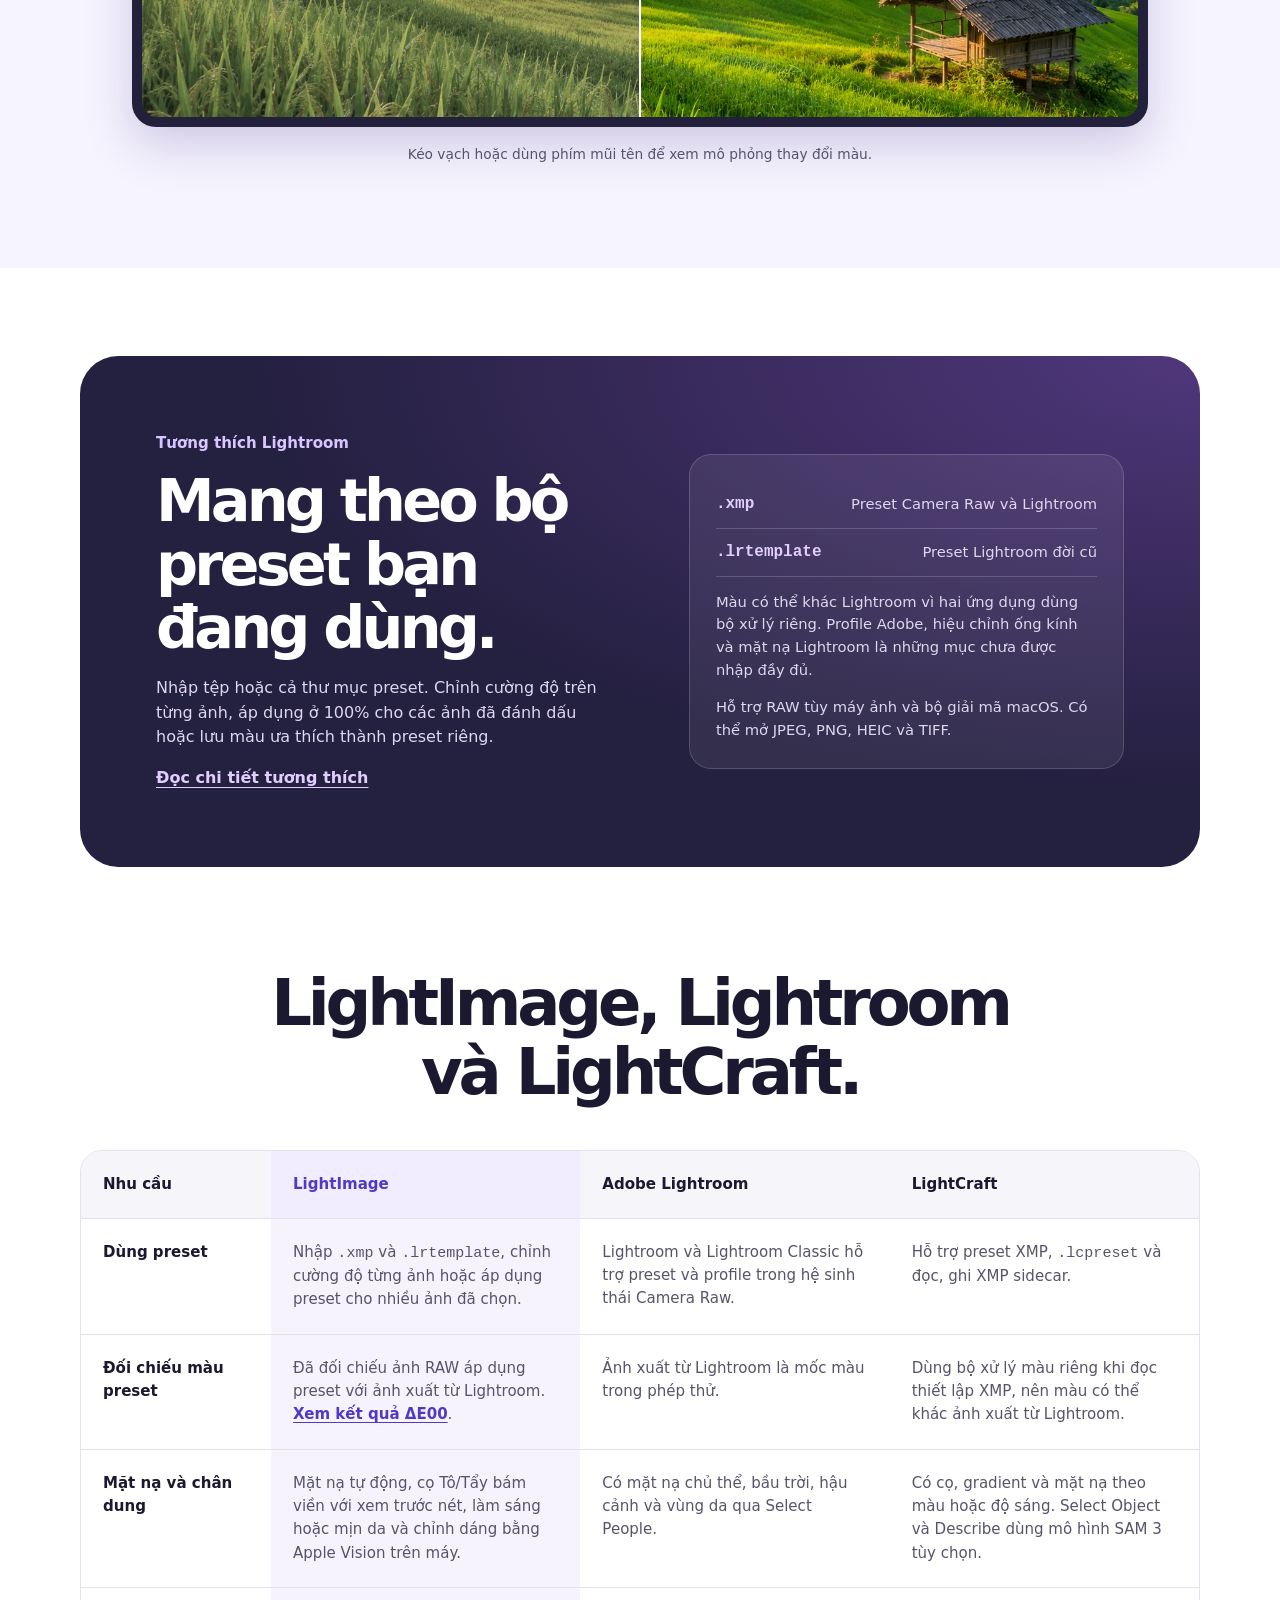
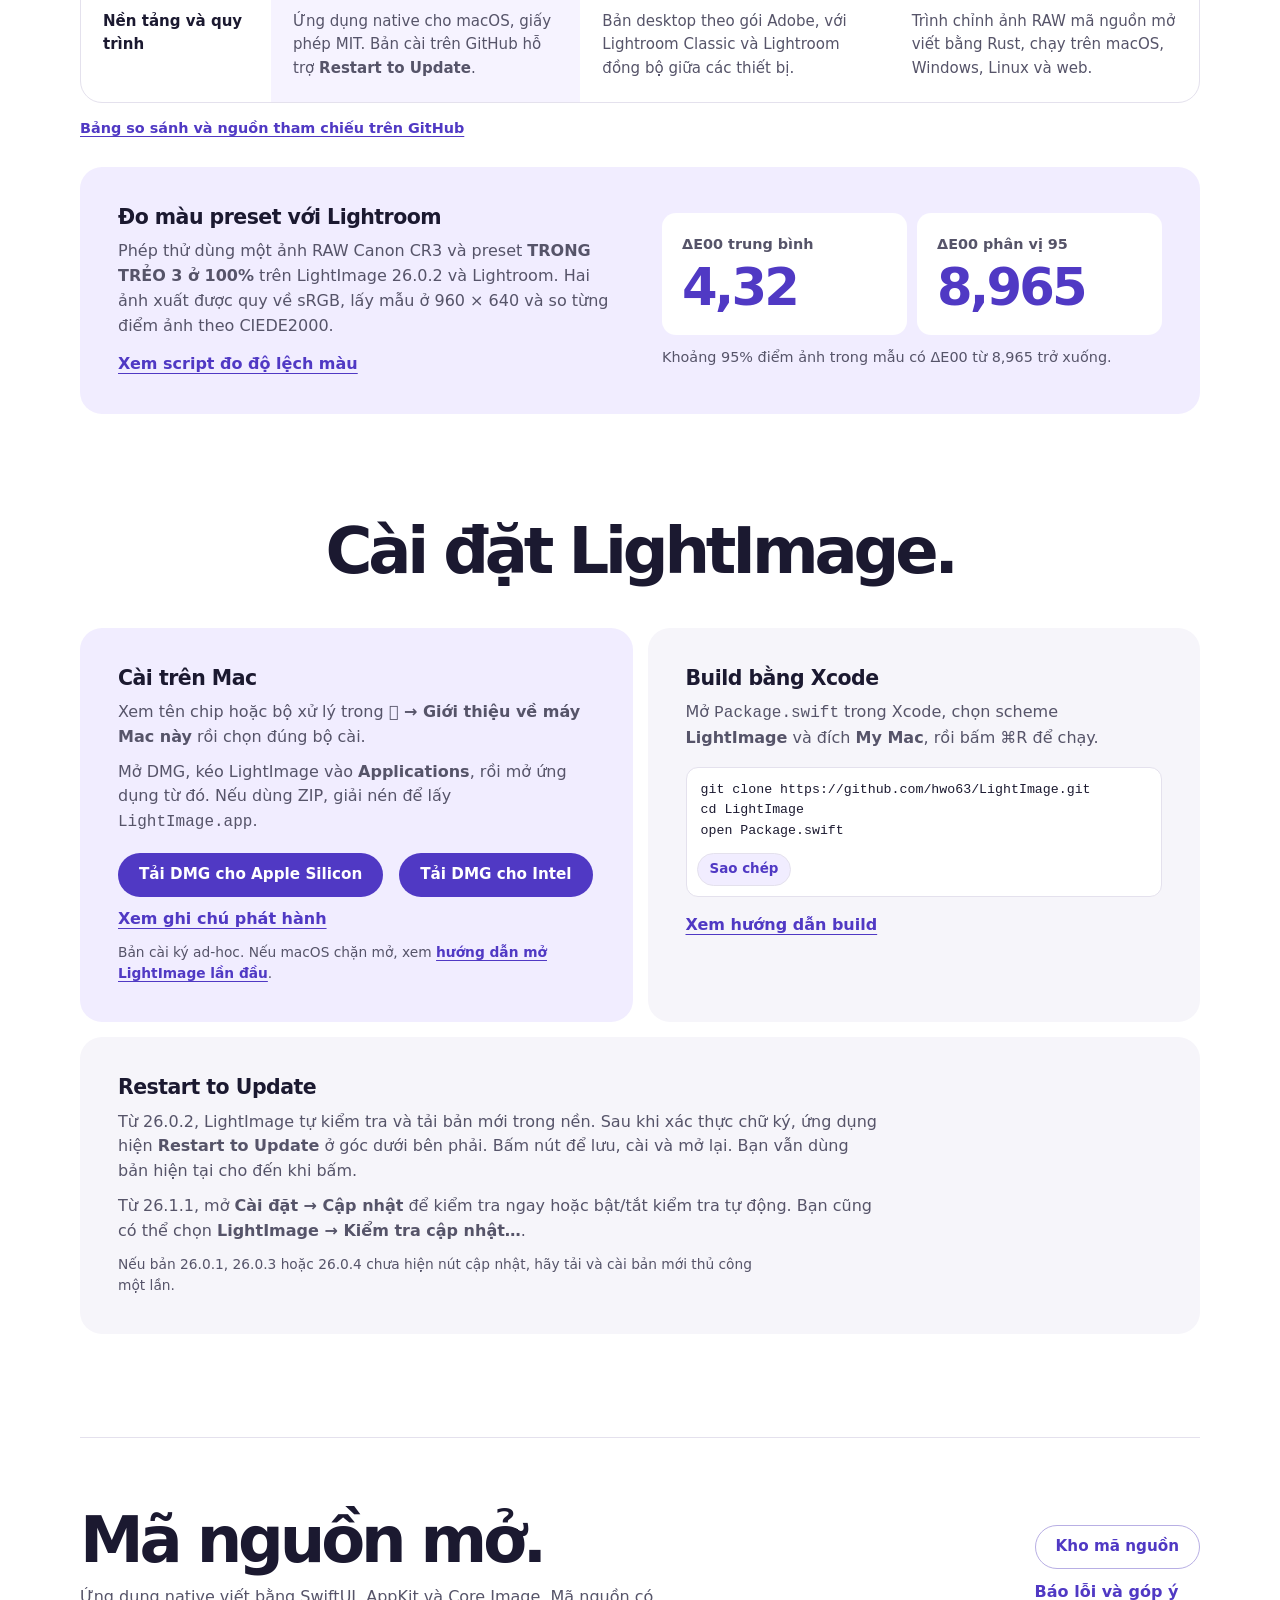
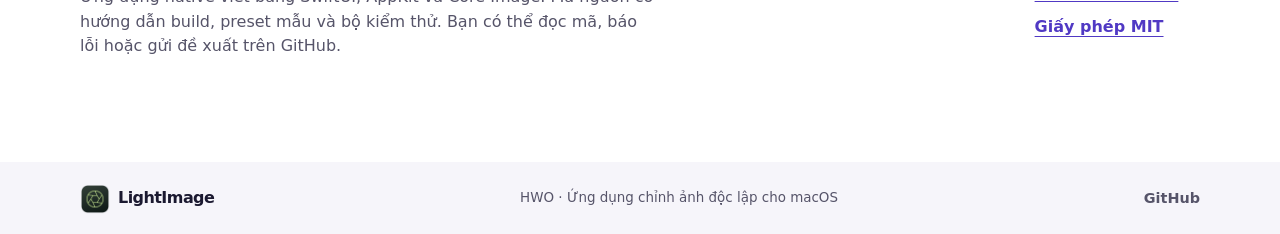
==== commit 509d44f0: "Cập nhật website LightImage 26.1.1 và giới thiệu Cài đặt song ngữ" ====
--- a/website/index.html
+++ b/website/index.html
@@ -5,17 +5,17 @@
   <meta name="viewport" content="width=device-width, initial-scale=1">
   <meta name="theme-color" content="#f6f4ff">
   <title>LightImage — Chỉnh ảnh trên macOS</title>
-  <meta name="description" content="LightImage 26.1.0 là ứng dụng chỉnh ảnh mã nguồn mở cho Mac Intel và Apple Silicon. Hỗ trợ preset Lightroom, chỉnh nhiệt độ màu RAW và xuất ảnh hàng loạt.">
+  <meta name="description" content="LightImage 26.1.1 là ứng dụng chỉnh ảnh mã nguồn mở cho Mac Intel và Apple Silicon, có giao diện Việt/Anh, Cài đặt mới và hỗ trợ preset Lightroom.">
   <link rel="canonical" href="https://lightimage.hwo.workers.dev/">
   <meta property="og:type" content="website">
   <meta property="og:title" content="LightImage — Chỉnh ảnh trên macOS">
-  <meta property="og:description" content="LightImage 26.1.0 là ứng dụng chỉnh ảnh miễn phí, mã nguồn mở cho Mac Intel và Apple Silicon. Hỗ trợ preset Lightroom.">
+  <meta property="og:description" content="LightImage 26.1.1 bổ sung giao diện Tiếng Việt và English, kiểm tra cập nhật và tùy chọn xuất ảnh trong Cài đặt.">
   <meta property="og:url" content="https://lightimage.hwo.workers.dev/">
   <meta property="og:image" content="https://lightimage.hwo.workers.dev/assets/social.png">
   <meta name="twitter:card" content="summary_large_image">
   <link rel="icon" href="assets/icon.png" type="image/png">
-  <link rel="stylesheet" href="style.css?v=26.1.0">
-  <script src="script.js?v=26.1.0" defer></script>
+  <link rel="stylesheet" href="style.css?v=26.1.1">
+  <script src="script.js?v=26.1.1" defer></script>
 </head>
 <body>
   <a class="skip" href="#main">Bỏ qua điều hướng</a>
@@ -40,12 +40,12 @@
     <section class="hero" aria-labelledby="hero-title">
       <div class="wrap">
         <div class="hero-copy">
-          <p class="eyebrow">LightImage <span data-release-version>26.1.0</span> cho macOS</p>
+          <p class="eyebrow">LightImage <span data-release-version>26.1.1</span> cho macOS</p>
           <h1 id="hero-title">Chỉnh ảnh theo<br> <span>cách của bạn.</span></h1>
           <p class="hero-intro">Chỉnh ảnh RAW, áp dụng preset Lightroom hàng loạt và xóa vật thể bằng AI ngay trên Mac. Miễn phí và mã nguồn mở.</p>
           <div class="actions">
-            <a class="button primary" href="https://github.com/hwo63/LightImage/releases/download/v26.1.0/LightImage-26.1.0-2711.100819-macOS-arm64.dmg" data-latest-dmg="arm64">Tải DMG cho Apple Silicon</a>
-            <a class="button primary" href="https://github.com/hwo63/LightImage/releases/download/v26.1.0/LightImage-26.1.0-2711.100819-macOS-x86_64.dmg" data-latest-dmg="x86_64">Tải DMG cho Intel</a>
+            <a class="button primary" href="https://github.com/hwo63/LightImage/releases/download/v26.1.1/LightImage-26.1.1-2711.103808-macOS-arm64.dmg" data-latest-dmg="arm64">Tải DMG cho Apple Silicon</a>
+            <a class="button primary" href="https://github.com/hwo63/LightImage/releases/download/v26.1.1/LightImage-26.1.1-2711.103808-macOS-x86_64.dmg" data-latest-dmg="x86_64">Tải DMG cho Intel</a>
             <a class="button secondary" href="https://github.com/hwo63/LightImage">Xem mã nguồn</a>
           </div>
           <p class="compat">Apple Silicon và Intel · macOS 14 trở lên</p>
@@ -80,6 +80,14 @@
         <h2 id="features-title">Từ toàn ảnh đến từng chi tiết.</h2>
       </div>
       <div class="feature-grid release-features">
+        <article class="feature release-feature feature-language" data-reveal>
+          <h3>Giao diện Tiếng Việt và English</h3>
+          <p>Mở <strong>LightImage → Cài đặt…</strong> bằng <kbd>⌘,</kbd> hoặc bấm biểu tượng bánh răng. Chọn ngôn ngữ để đổi giao diện ngay. LightImage ghi nhớ lựa chọn khi mở lại.</p>
+        </article>
+        <article class="feature release-feature feature-settings" data-reveal>
+          <h3>Cài đặt trong ứng dụng</h3>
+          <p>Xem phiên bản đang dùng, kiểm tra cập nhật ngay hoặc bật/tắt kiểm tra tự động. Bạn cũng có thể đặt định dạng, chất lượng JPEG và kích thước xuất mặc định, cùng tùy chọn hiện ảnh đã xuất trong Finder.</p>
+        </article>
         <article class="feature release-feature feature-temperature" data-reveal>
           <h3>Chỉnh nhiệt độ màu</h3>
           <p>Trong <strong>Cân bằng trắng &amp; Màu</strong>, ảnh RAW chỉnh theo <strong>Kelvin</strong> và bắt đầu từ cân bằng trắng của máy ảnh. JPEG và TIFF dùng thang tương đối <strong>−100 đến +100</strong>.</p>
@@ -244,8 +252,8 @@
           <p>Xem tên chip hoặc bộ xử lý trong <strong> → Giới thiệu về máy Mac này</strong> rồi chọn đúng bộ cài.</p>
           <p>Mở DMG, kéo LightImage vào <strong>Applications</strong>, rồi mở ứng dụng từ đó. Nếu dùng ZIP, giải nén để lấy <code>LightImage.app</code>.</p>
           <div class="install-actions">
-            <a class="button primary" href="https://github.com/hwo63/LightImage/releases/download/v26.1.0/LightImage-26.1.0-2711.100819-macOS-arm64.dmg" data-latest-dmg="arm64">Tải DMG cho Apple Silicon</a>
-            <a class="button primary" href="https://github.com/hwo63/LightImage/releases/download/v26.1.0/LightImage-26.1.0-2711.100819-macOS-x86_64.dmg" data-latest-dmg="x86_64">Tải DMG cho Intel</a>
+            <a class="button primary" href="https://github.com/hwo63/LightImage/releases/download/v26.1.1/LightImage-26.1.1-2711.103808-macOS-arm64.dmg" data-latest-dmg="arm64">Tải DMG cho Apple Silicon</a>
+            <a class="button primary" href="https://github.com/hwo63/LightImage/releases/download/v26.1.1/LightImage-26.1.1-2711.103808-macOS-x86_64.dmg" data-latest-dmg="x86_64">Tải DMG cho Intel</a>
             <a class="text-link" href="https://github.com/hwo63/LightImage/releases/latest">Xem ghi chú phát hành</a>
           </div>
           <p class="small">Bản cài ký ad-hoc. Nếu macOS chặn mở, xem <a class="text-link" href="https://github.com/hwo63/LightImage/blob/main/README.md#mở-lần-đầu-nếu-macos-chặn-lightimage">hướng dẫn mở LightImage lần đầu</a>.</p>
@@ -265,7 +273,7 @@
       <article class="install-card update-card" aria-labelledby="update-title" data-reveal>
         <h3 id="update-title">Restart to Update</h3>
         <p>Từ 26.0.2, LightImage tự kiểm tra và tải bản mới trong nền. Sau khi xác thực chữ ký, ứng dụng hiện <strong>Restart to Update</strong> ở góc dưới bên phải. Bấm nút để lưu, cài và mở lại. Bạn vẫn dùng bản hiện tại cho đến khi bấm.</p>
-        <p>Từ 26.0.5, chọn <strong>LightImage → Kiểm tra cập nhật…</strong> để tìm bản mới ngay.</p>
+        <p>Từ 26.1.1, mở <strong>Cài đặt → Cập nhật</strong> để kiểm tra ngay hoặc bật/tắt kiểm tra tự động. Bạn cũng có thể chọn <strong>LightImage → Kiểm tra cập nhật…</strong>.</p>
         <p class="small">Nếu bản 26.0.1, 26.0.3 hoặc 26.0.4 chưa hiện nút cập nhật, hãy tải và cài bản mới thủ công một lần.</p>
       </article>
     </section>
--- a/website/style.css
+++ b/website/style.css
@@ -229,6 +229,8 @@
 .release-features { margin-bottom: clamp(24px, 4vw, 44px); }
 .release-feature { grid-column: span 6; }
 .release-feature h3 { font-size: clamp(1.35rem, 2.6vw, 1.9rem); }
+.feature-language { background: var(--lavender); }
+.feature-settings { background: #eaf2ee; }
 .feature-temperature { grid-column: 1 / -1; background: linear-gradient(110deg, #e9efff, #fff1e5); }
 .feature-temperature p { max-width: 76ch; }
 .feature-remove { background: var(--lavender); }
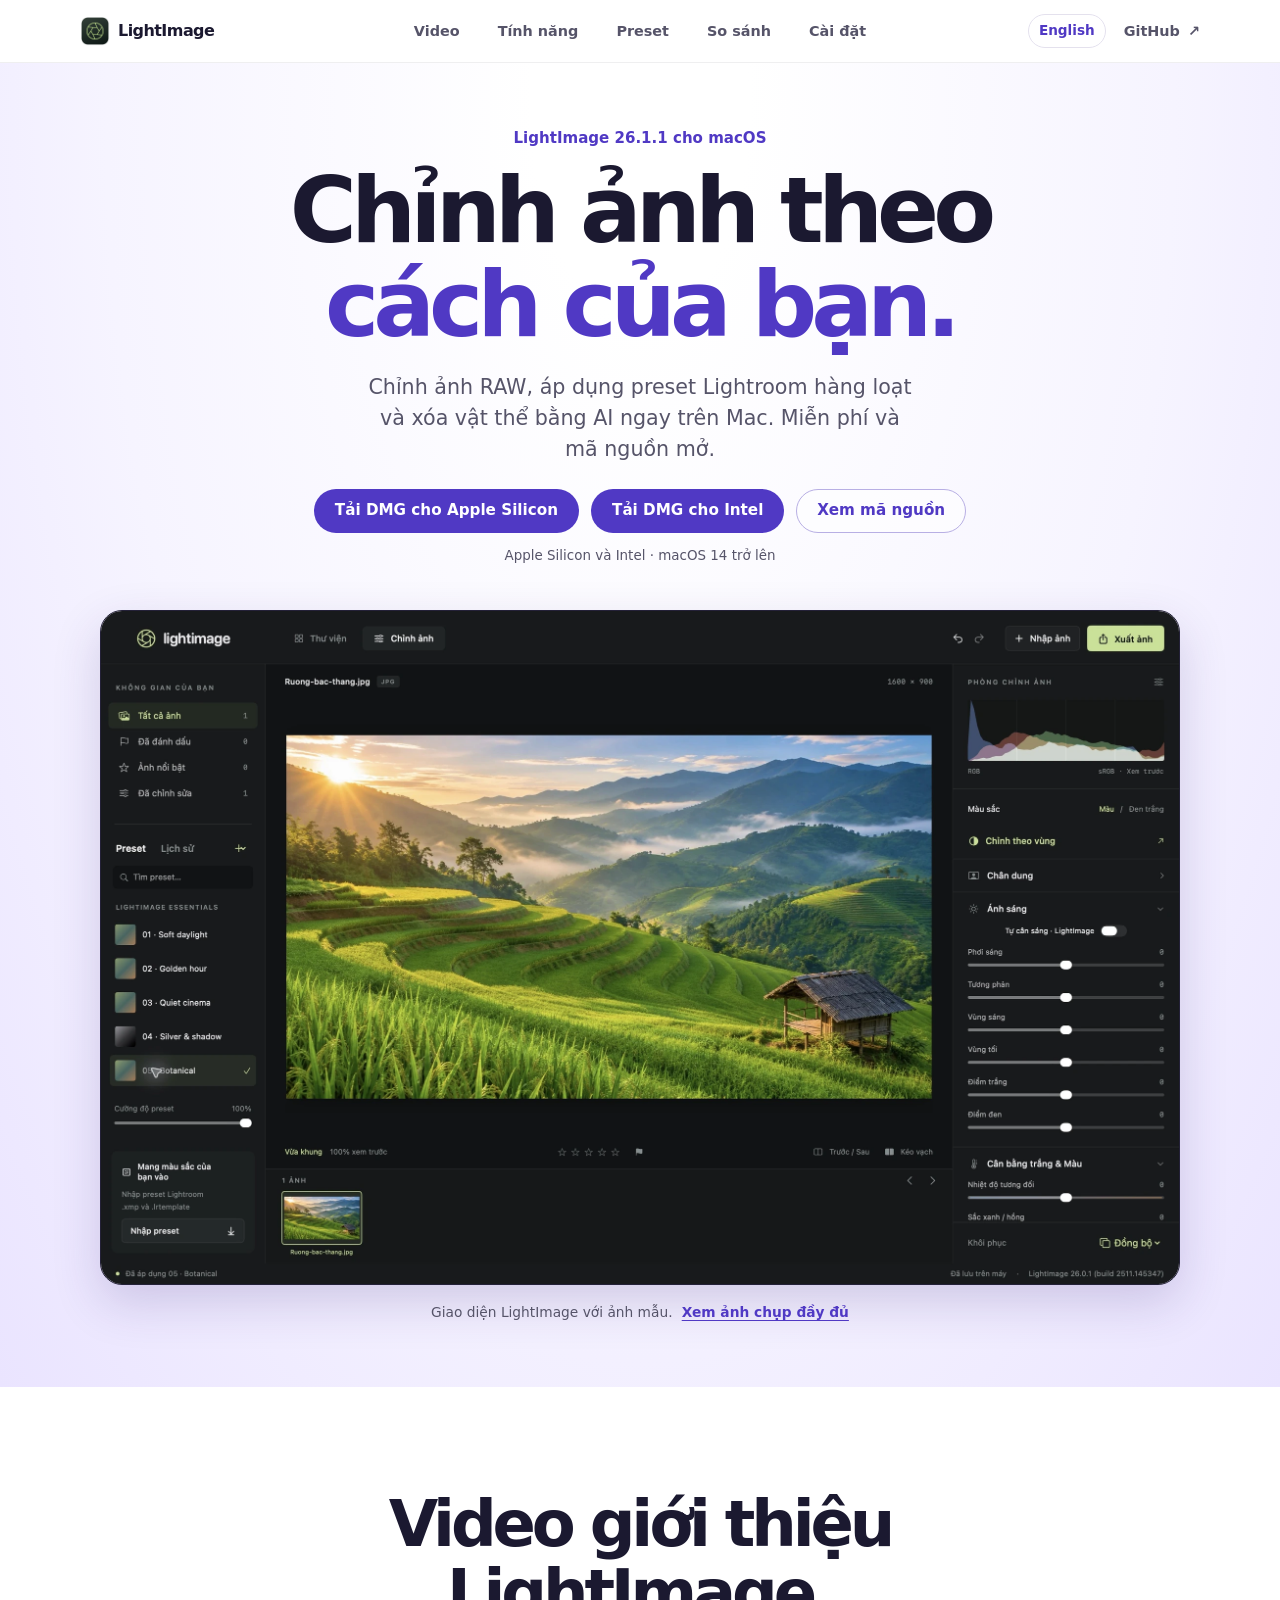
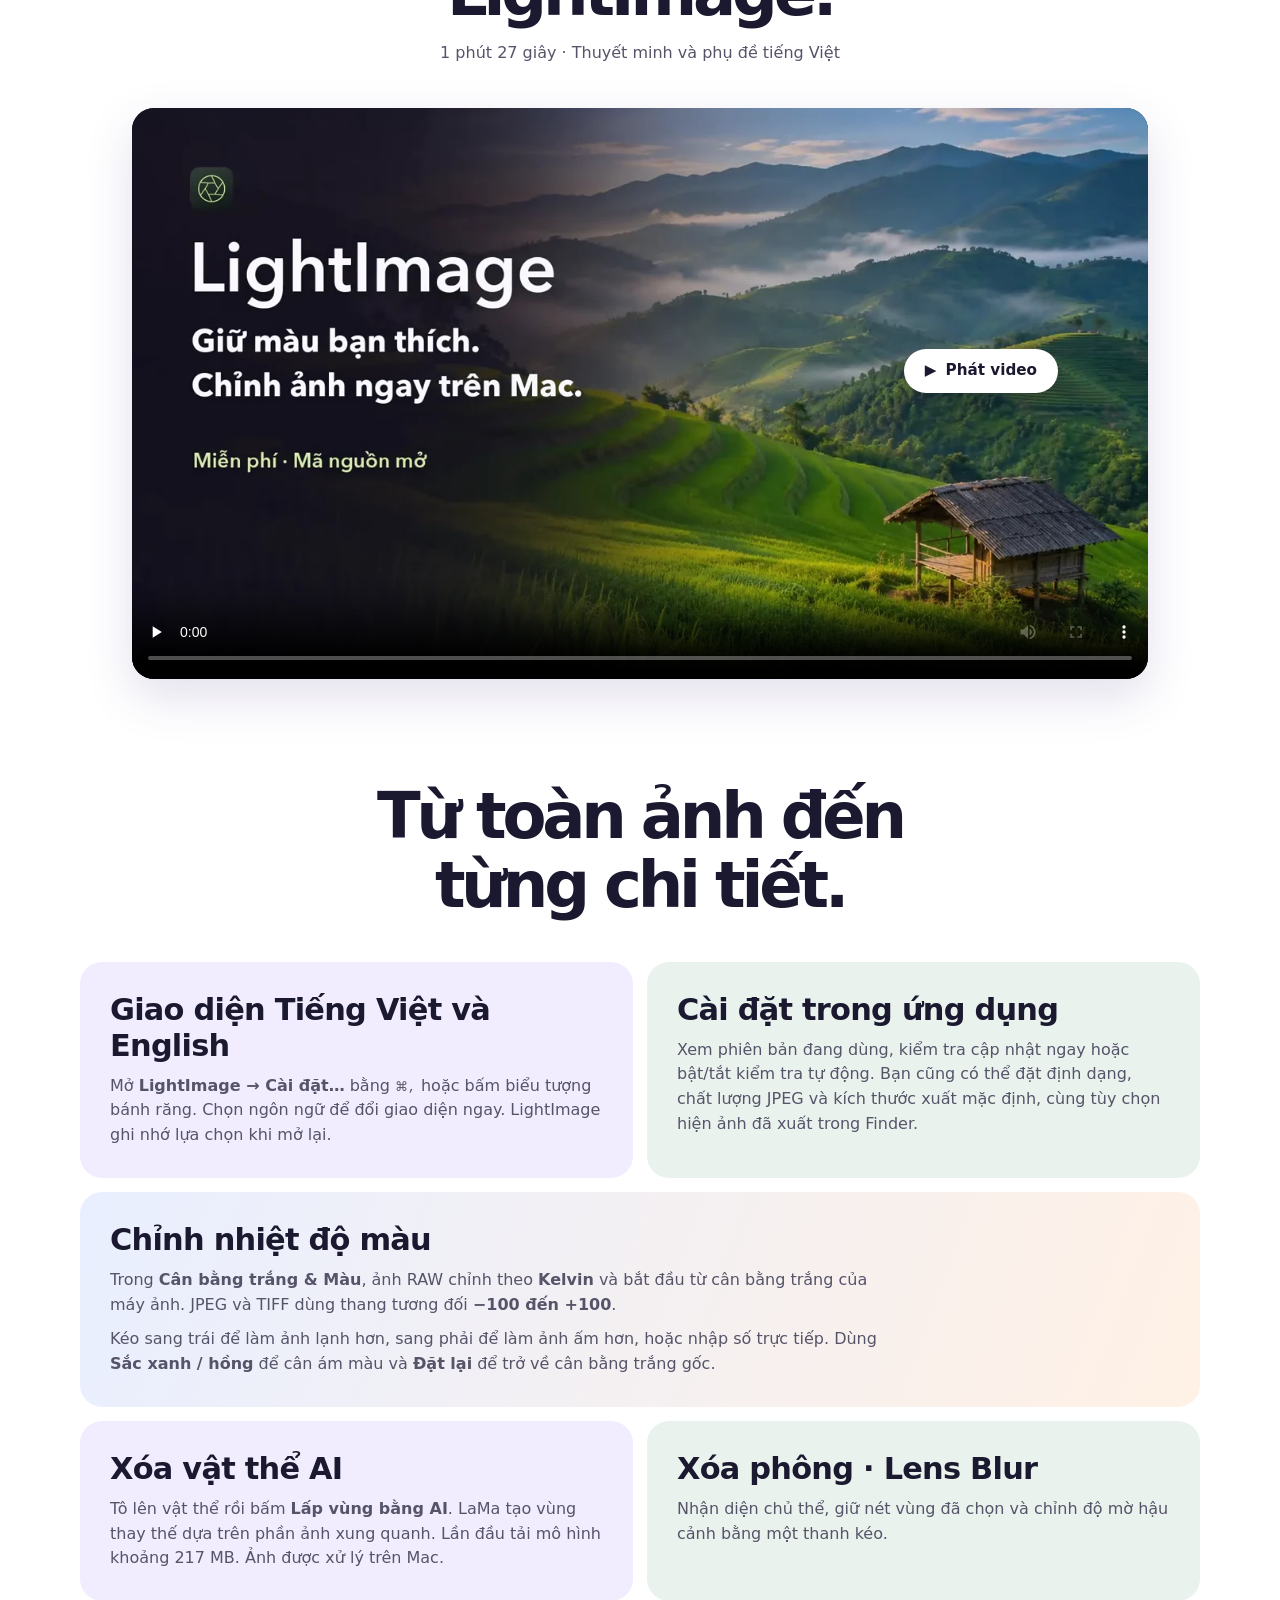
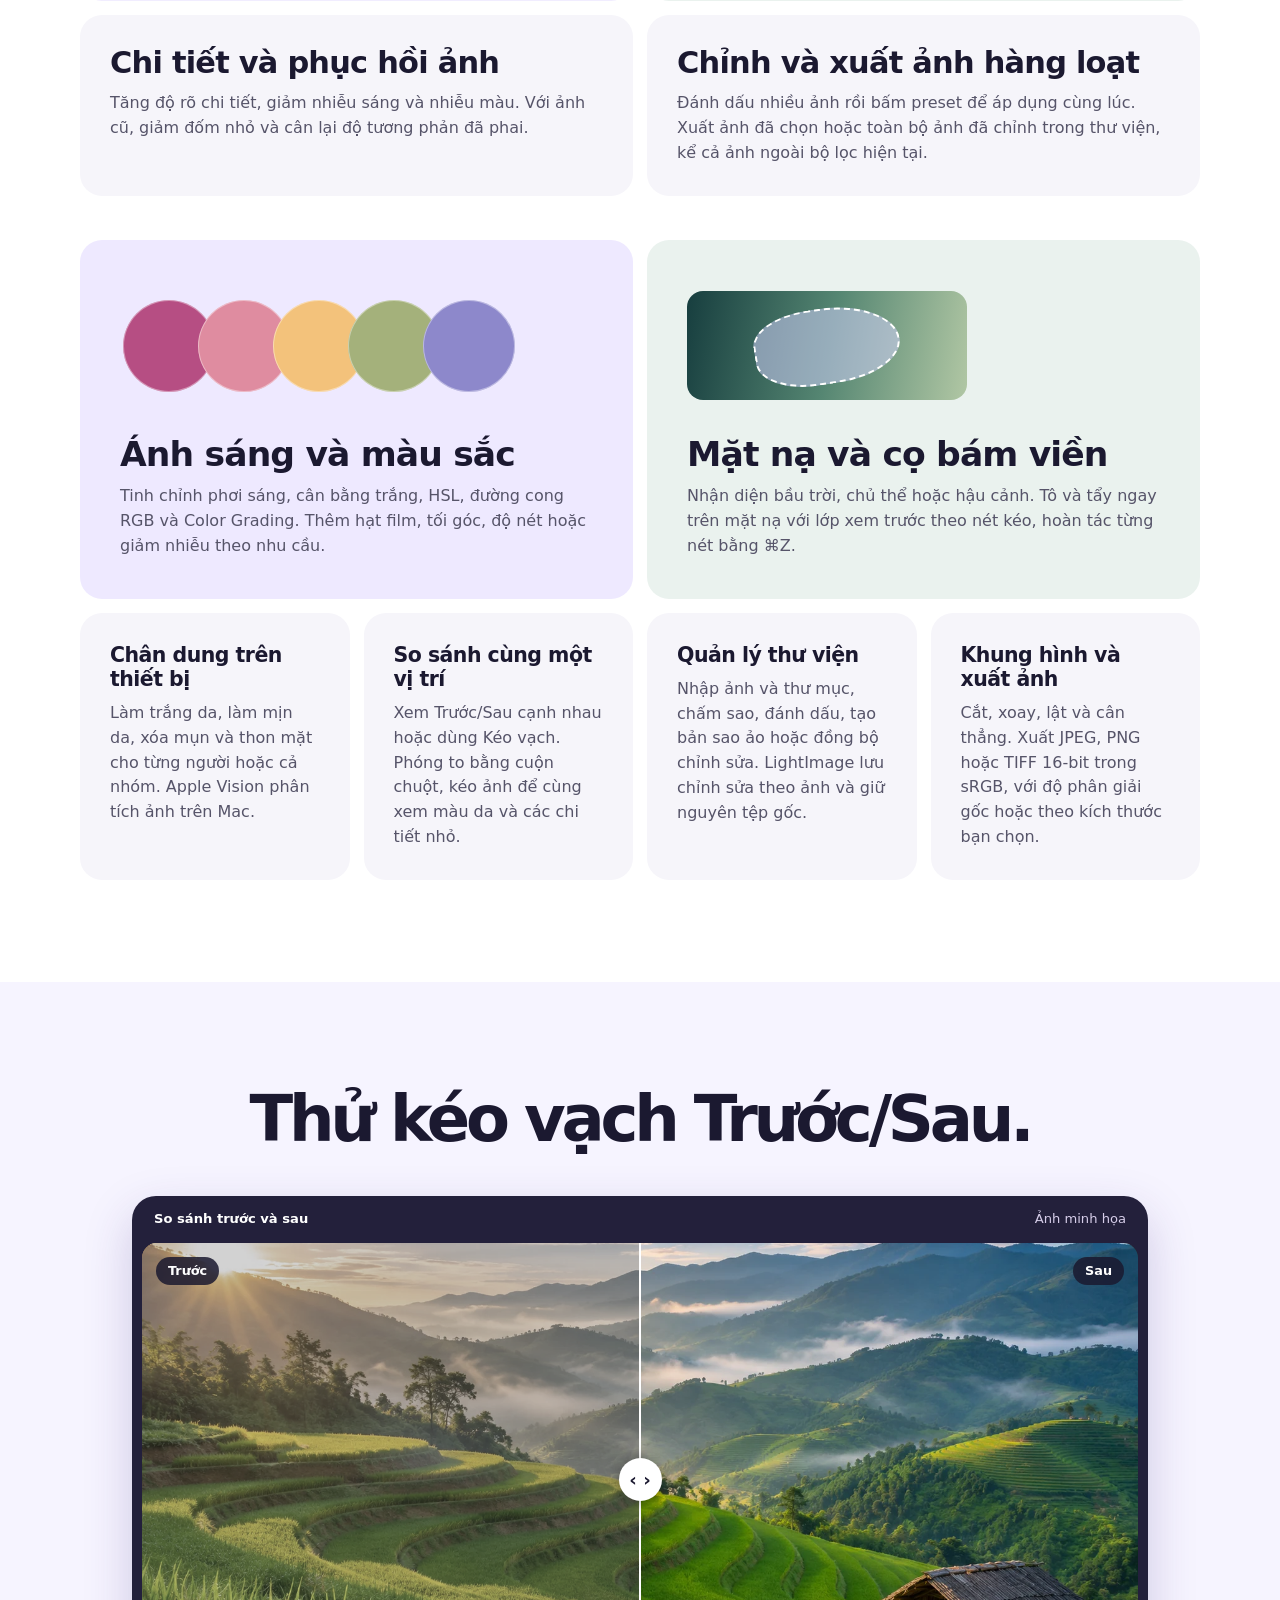
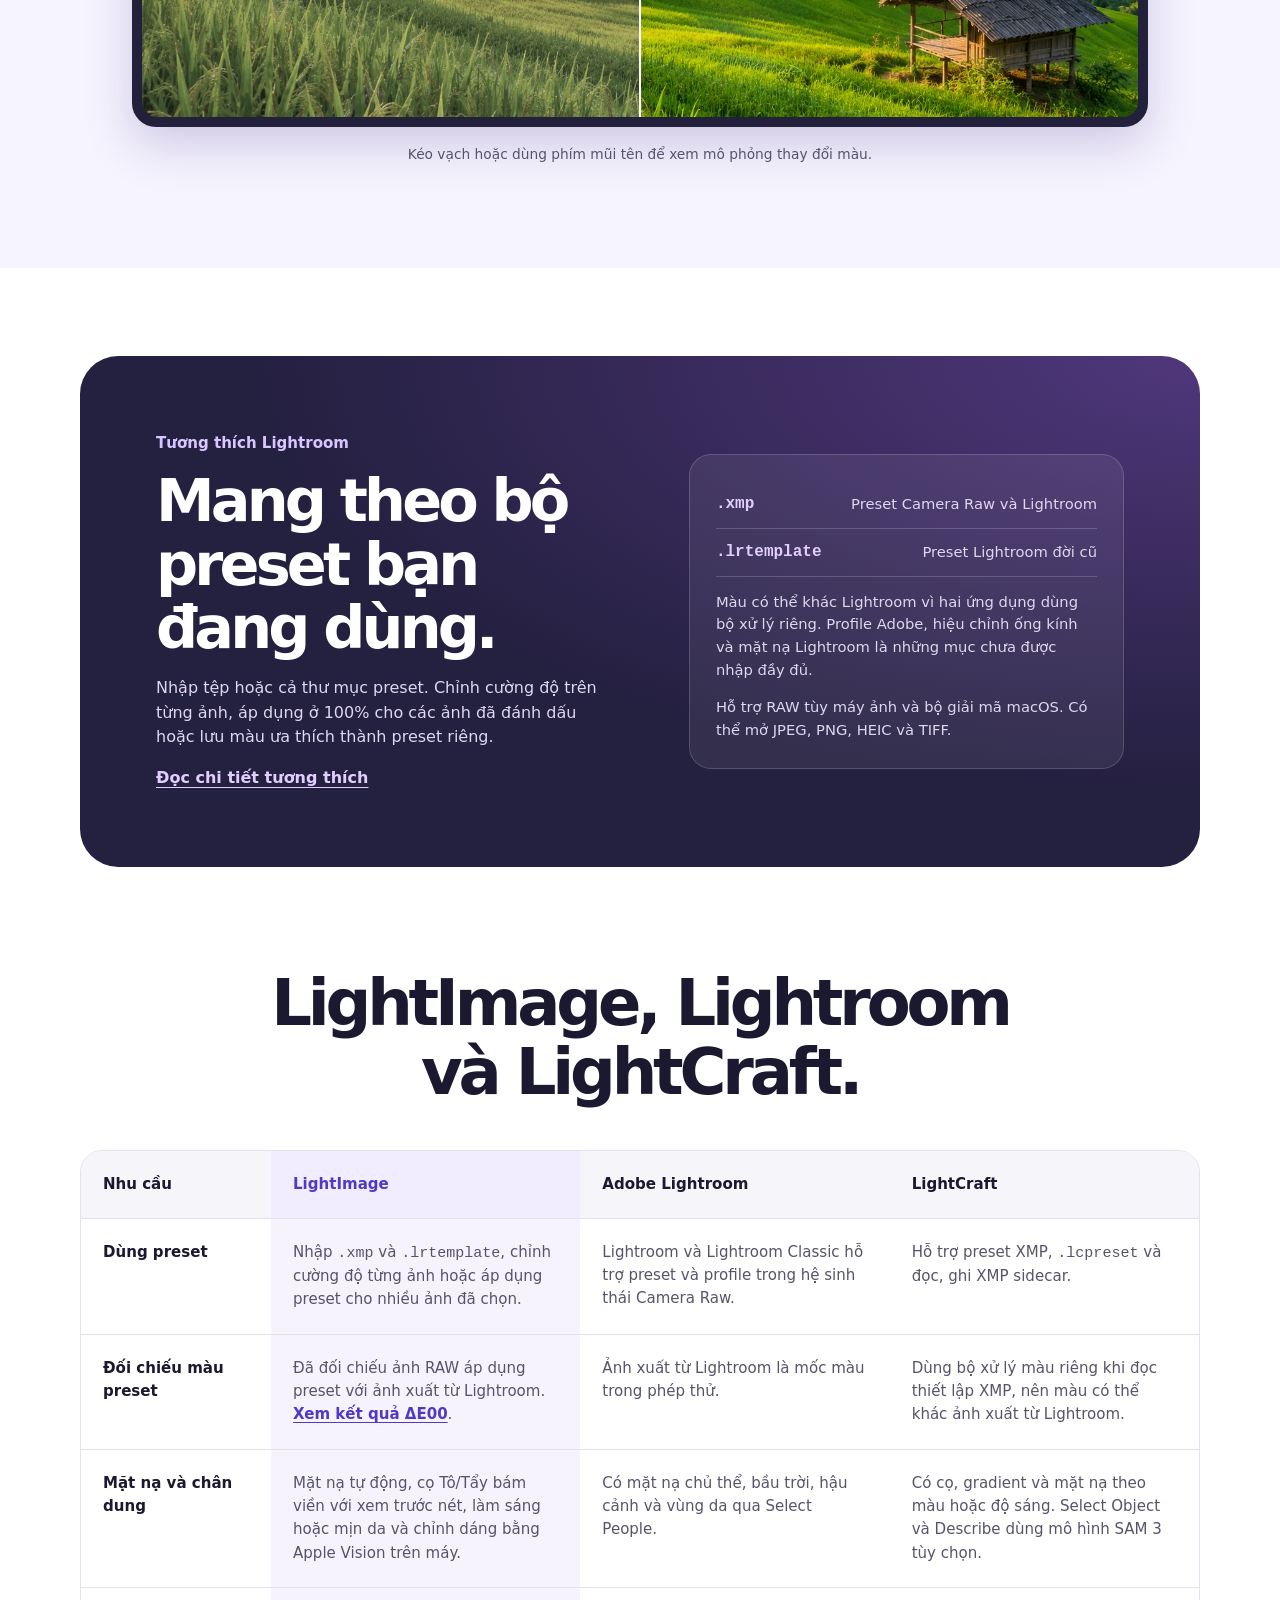
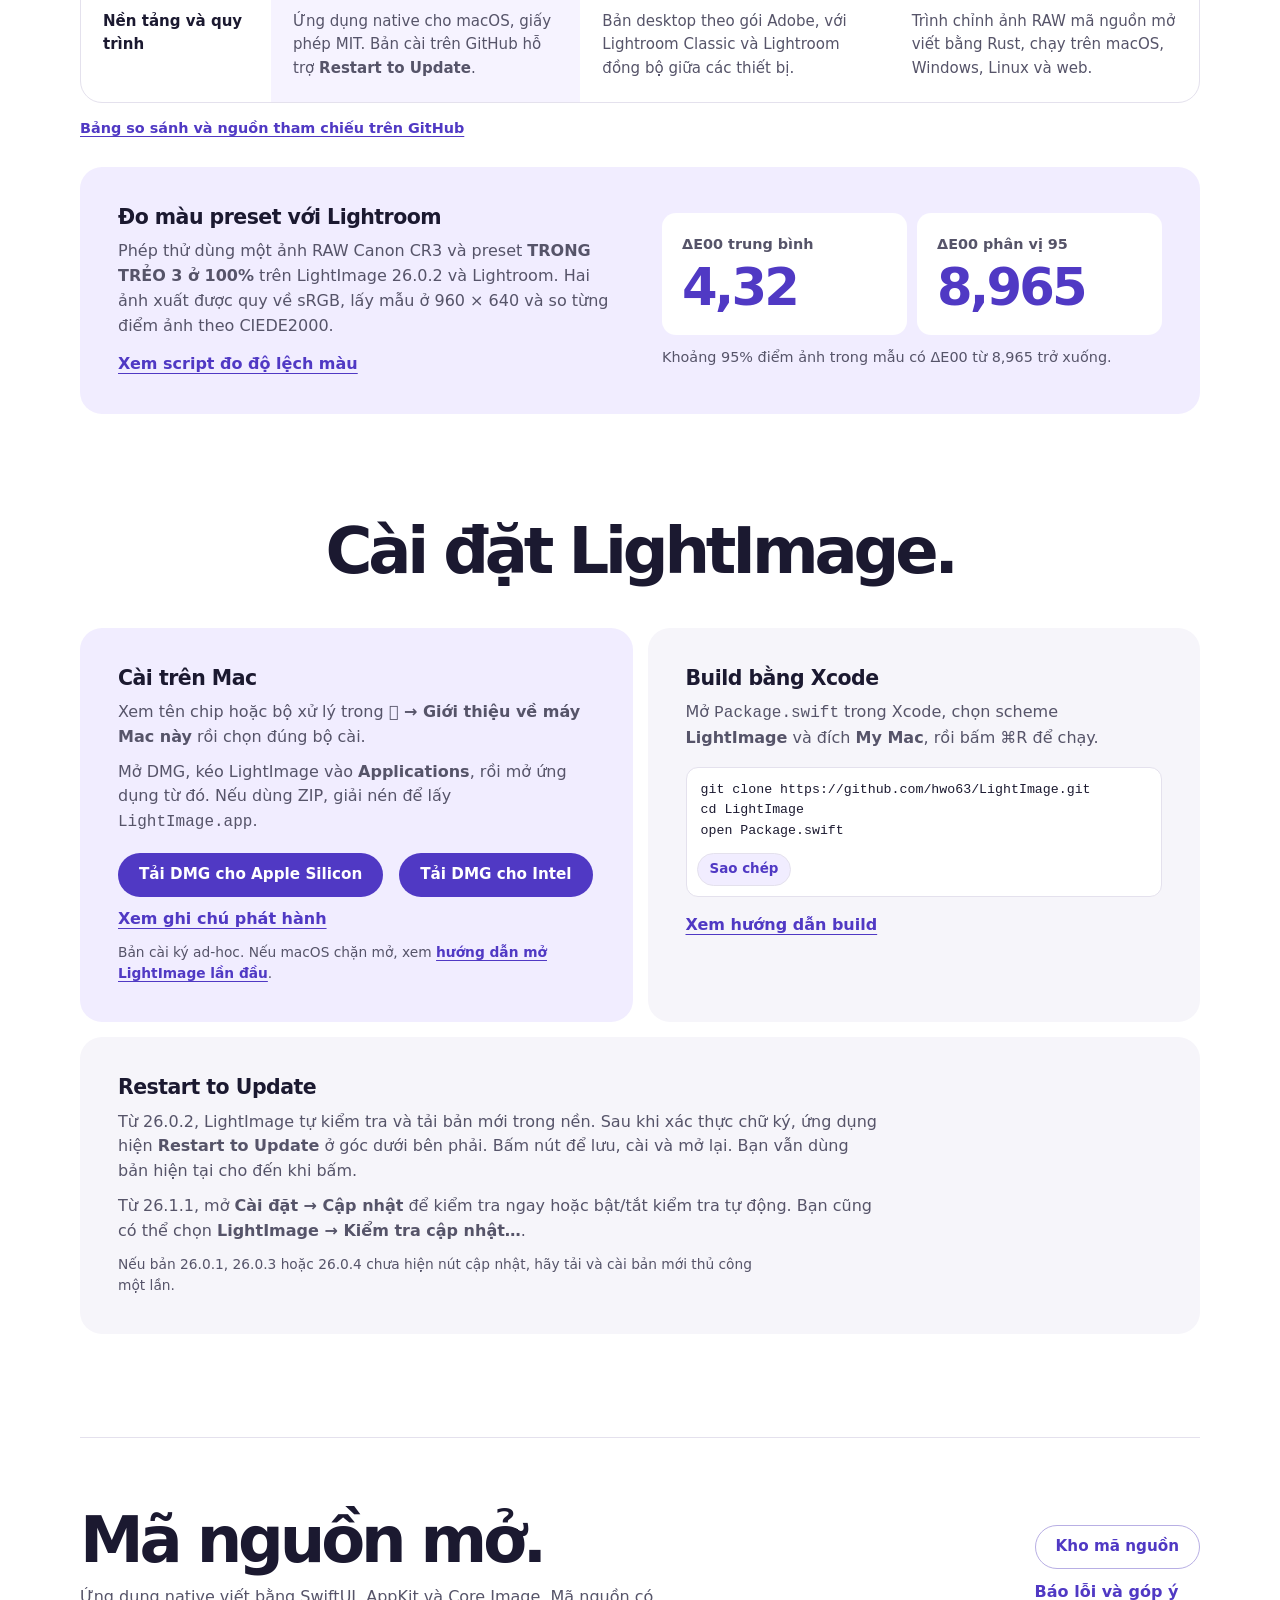
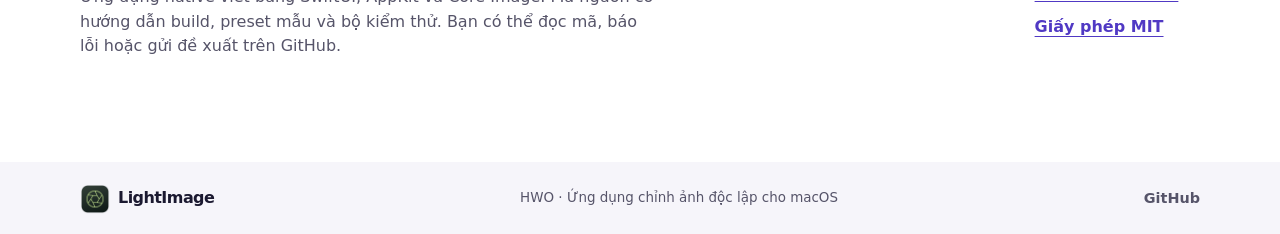
==== commit 52338770: "Thêm bản tiếng Anh và ghi nhớ ngôn ngữ cho website LightImage" ====
--- a/website/index.html
+++ b/website/index.html
@@ -7,6 +7,8 @@
   <title>LightImage — Chỉnh ảnh trên macOS</title>
   <meta name="description" content="LightImage 26.1.1 là ứng dụng chỉnh ảnh mã nguồn mở cho Mac Intel và Apple Silicon, có giao diện Việt/Anh, Cài đặt mới và hỗ trợ preset Lightroom.">
   <link rel="canonical" href="https://lightimage.hwo.workers.dev/">
+  <link rel="alternate" hreflang="vi" href="https://lightimage.hwo.workers.dev/">
+  <link rel="alternate" hreflang="en" href="https://lightimage.hwo.workers.dev/en/">
   <meta property="og:type" content="website">
   <meta property="og:title" content="LightImage — Chỉnh ảnh trên macOS">
   <meta property="og:description" content="LightImage 26.1.1 bổ sung giao diện Tiếng Việt và English, kiểm tra cập nhật và tùy chọn xuất ảnh trong Cài đặt.">
@@ -14,8 +16,8 @@
   <meta property="og:image" content="https://lightimage.hwo.workers.dev/assets/social.png">
   <meta name="twitter:card" content="summary_large_image">
   <link rel="icon" href="assets/icon.png" type="image/png">
-  <link rel="stylesheet" href="style.css?v=26.1.1">
-  <script src="script.js?v=26.1.1" defer></script>
+  <link rel="stylesheet" href="style.css?v=26.1.1-i18n">
+  <script src="script.js?v=26.1.1-i18n" defer></script>
 </head>
 <body>
   <a class="skip" href="#main">Bỏ qua điều hướng</a>
@@ -32,7 +34,10 @@
         <a href="#so-sanh">So sánh</a>
         <a href="#cai-dat">Cài đặt</a>
       </nav>
-      <a class="nav-source" href="https://github.com/hwo63/LightImage">GitHub <span aria-hidden="true">↗</span></a>
+      <div class="nav-actions">
+        <a class="language-switch" href="en/" lang="en" hreflang="en" data-language-switch>English</a>
+        <a class="nav-source" href="https://github.com/hwo63/LightImage">GitHub <span aria-hidden="true">↗</span></a>
+      </div>
     </div>
   </header>
 
--- a/website/style.css
+++ b/website/style.css
@@ -42,13 +42,23 @@
   backdrop-filter: blur(20px);
   border-bottom: 1px solid #24203512;
 }
-.nav { display: grid; grid-template-columns: 1fr auto 1fr; min-height: 62px; align-items: center; gap: 20px; }
+.nav { display: grid; grid-template-columns: minmax(max-content, 1fr) auto minmax(max-content, 1fr); min-height: 62px; align-items: center; gap: 20px; }
 .brand { display: inline-flex; align-items: center; gap: 8px; justify-self: start; font-weight: 730; letter-spacing: -.035em; }
 .brand img { flex: none; width: 30px; height: 30px; }
 nav { display: flex; align-items: center; gap: clamp(14px, 3.1vw, 38px); }
 nav a, .nav-source, .site-footer a:not(.brand) { color: var(--muted); font-size: .9rem; font-weight: 550; white-space: nowrap; }
 nav a:hover, .nav-source:hover, .site-footer a:hover { color: var(--accent); }
-.nav-source { justify-self: end; }
+.nav-actions { display: flex; align-items: center; gap: clamp(10px, 2vw, 18px); justify-self: end; }
+.language-switch {
+  padding: 5px 10px;
+  border: 1px solid var(--line);
+  border-radius: 999px;
+  color: var(--accent);
+  font-size: .85rem;
+  font-weight: 650;
+  white-space: nowrap;
+}
+.language-switch:hover { background: var(--lavender); }
 .nav-source span { padding-left: 3px; }
 
 .hero {
@@ -409,12 +419,15 @@
   .color-measurement { grid-template-columns: minmax(0, 1fr); }
 }
 
-@media (max-width: 600px) {
-  .wrap { width: calc(100% - 32px); }
+@media (max-width: 800px) {
   .nav { grid-template-columns: 1fr auto; gap: 0 10px; min-height: 80px; padding-block: 8px; }
   .nav nav { grid-row: 2; grid-column: 1 / -1; gap: 4px clamp(12px, 4vw, 25px); flex-wrap: wrap; }
   nav a { padding-block: 5px; }
   section[id], main { scroll-margin-top: 106px; }
+}
+
+@media (max-width: 600px) {
+  .wrap { width: calc(100% - 32px); }
   h1 { font-size: clamp(2.75rem, 11vw, 4.4rem); }
   .intro-play:not([hidden]) { inset-block-start: 12px; inset-inline-end: 12px; transform: none; padding-inline: 14px; }
   .comparison-frame { padding: 6px; padding-top: 0; border-radius: 16px; }
